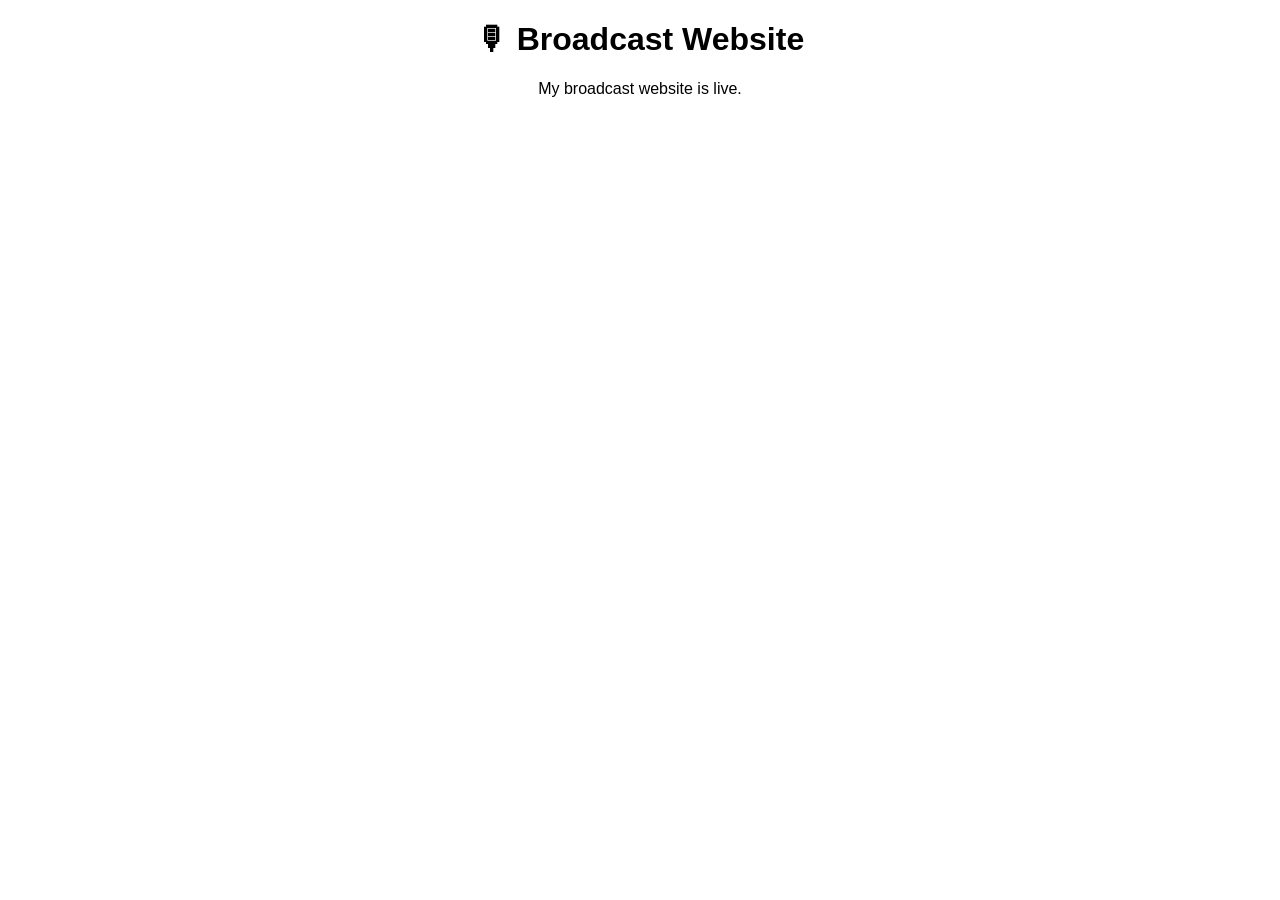
==== index.html @ 9543d533 "Add files via upload" ====
<!DOCTYPE html>
<html>
<head>
<title>Broadcast</title>
</head>

<body style="text-align:center;font-family:sans-serif">

<h1>🎙 Broadcast Website</h1>
<p>My broadcast website is live.</p>

</body>
</html>
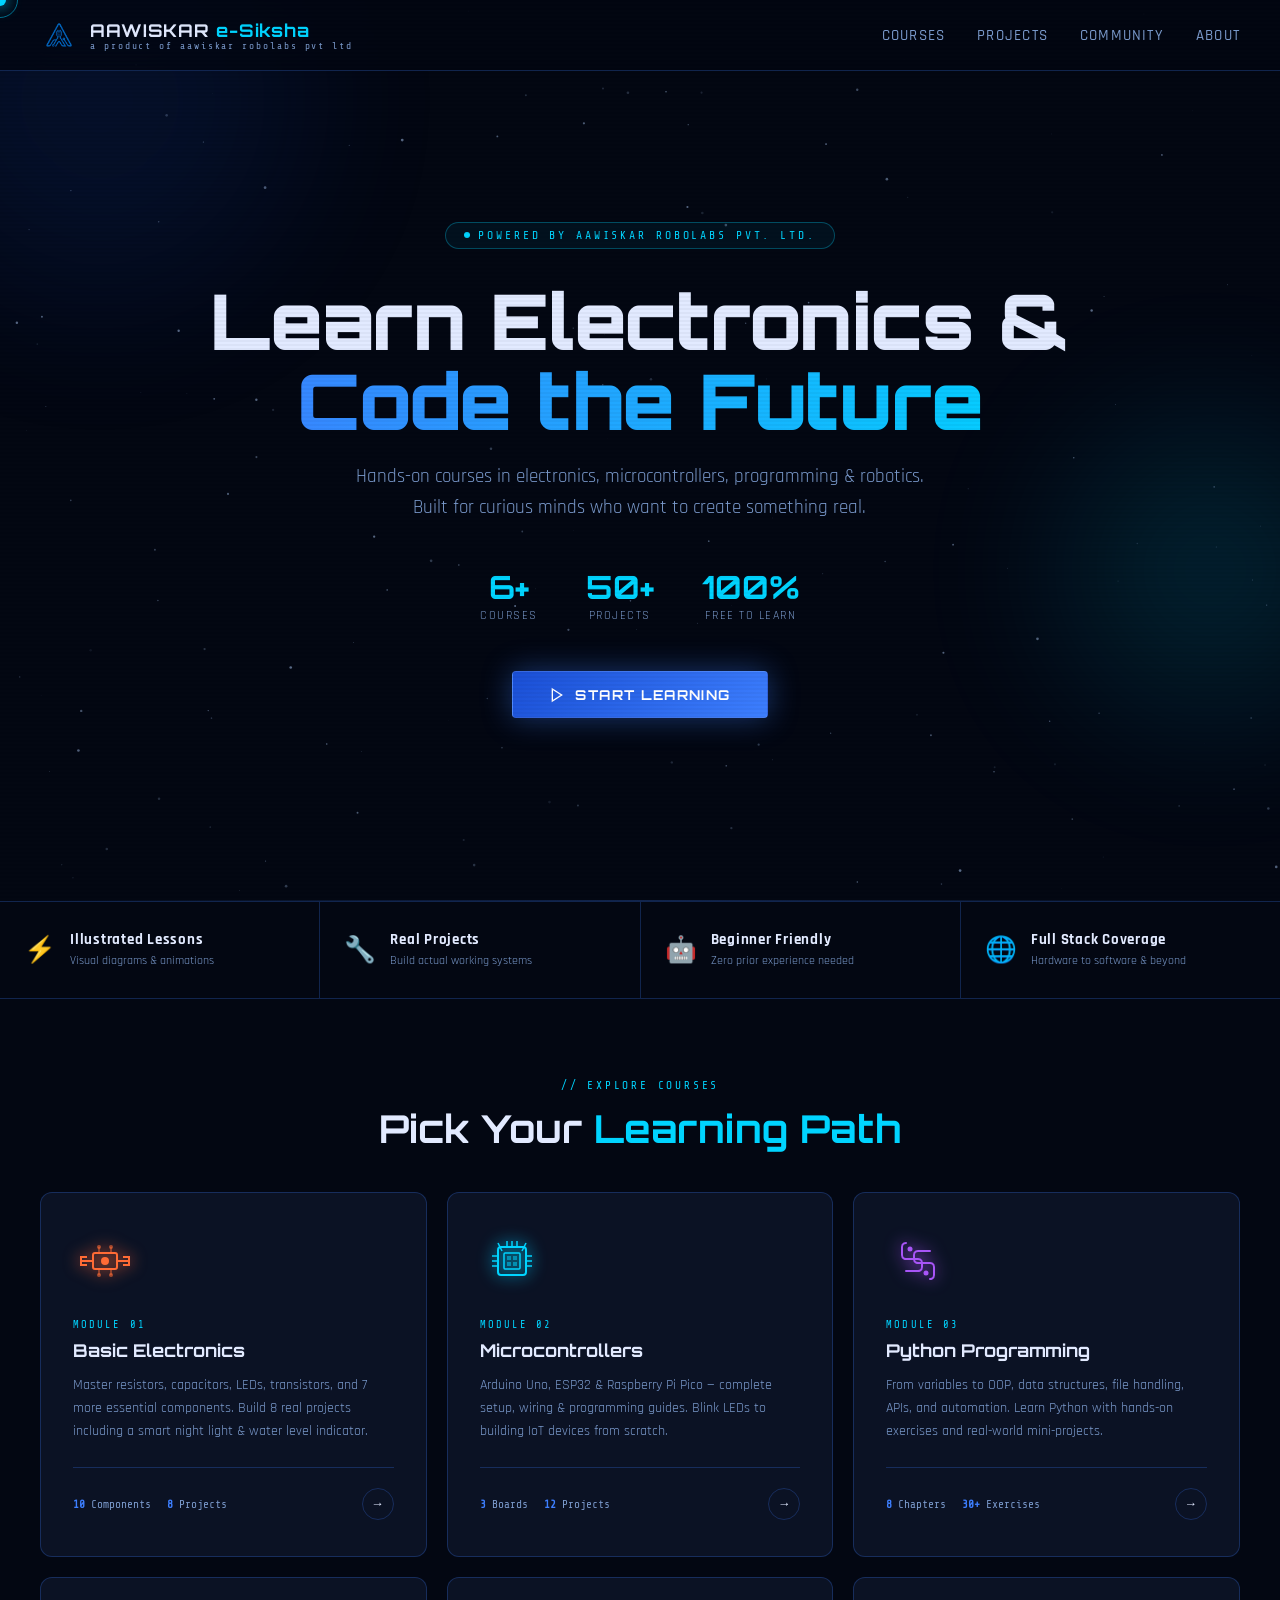
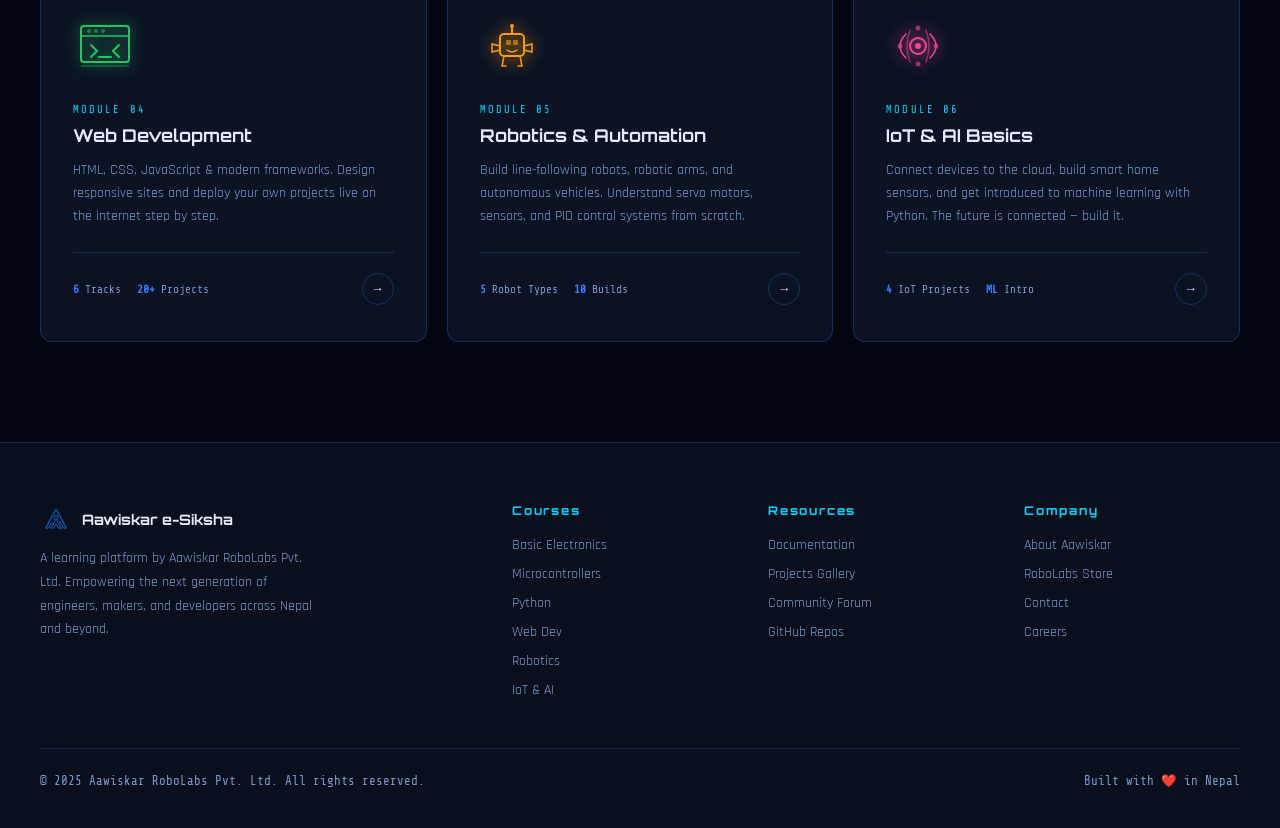
==== commit 769f7bee: "Add files via upload" ====
--- a/index.html
+++ b/index.html
@@ -1,13 +1,701 @@
-<!DOCTYPE html>
-<html>
-<head>
-<title>Broadcast</title>
-</head>
-
-<body style="text-align:center;font-family:sans-serif">
-
-<h1>🎙 Broadcast Website</h1>
-<p>My broadcast website is live.</p>
-
-</body>
-</html>+<!DOCTYPE html>
+<html lang="en">
+<head>
+<meta charset="UTF-8">
+<meta name="viewport" content="width=device-width, initial-scale=1.0">
+<title>Aawiskar e-Siksha | Learn. Build. Innovate.</title>
+<link rel="icon" href="favicon.png" type="image/png">
+<link href="https://fonts.googleapis.com/css2?family=Orbitron:wght@400;700;900&family=Rajdhani:wght@300;400;500;600;700&family=Share+Tech+Mono&display=swap" rel="stylesheet">
+<style>
+  :root {
+    --blue: #1a4fd6;
+    --blue-light: #3d7fff;
+    --blue-glow: #4d9fff;
+    --cyan: #00d4ff;
+    --dark: #030712;
+    --dark2: #0a0f1e;
+    --dark3: #0d1529;
+    --card-bg: rgba(13,21,41,0.85);
+    --border: rgba(61,127,255,0.25);
+    --text: #e2eaff;
+    --text-dim: #7a9acc;
+  }
+
+  * { margin: 0; padding: 0; box-sizing: border-box; }
+
+  body {
+    background: var(--dark);
+    color: var(--text);
+    font-family: 'Rajdhani', sans-serif;
+    overflow-x: hidden;
+    cursor: none;
+  }
+
+  /* Custom cursor */
+  .cursor {
+    width: 12px; height: 12px;
+    background: var(--cyan);
+    border-radius: 50%;
+    position: fixed; pointer-events: none; z-index: 9999;
+    transform: translate(-50%,-50%);
+    transition: transform 0.1s, opacity 0.2s;
+    box-shadow: 0 0 15px var(--cyan);
+  }
+  .cursor-ring {
+    width: 36px; height: 36px;
+    border: 1.5px solid rgba(0,212,255,0.5);
+    border-radius: 50%;
+    position: fixed; pointer-events: none; z-index: 9998;
+    transform: translate(-50%,-50%);
+    transition: transform 0.15s ease-out, width 0.2s, height 0.2s;
+  }
+
+  /* Starfield */
+  #stars-canvas {
+    position: fixed; top: 0; left: 0; width: 100%; height: 100%;
+    z-index: 0; pointer-events: none;
+  }
+
+  /* Scanline overlay */
+  body::before {
+    content: '';
+    position: fixed; top: 0; left: 0; width: 100%; height: 100%;
+    background: repeating-linear-gradient(0deg, transparent, transparent 2px, rgba(0,0,0,0.03) 2px, rgba(0,0,0,0.03) 4px);
+    pointer-events: none; z-index: 1000;
+  }
+
+  /* NAV */
+  nav {
+    position: fixed; top: 0; width: 100%; z-index: 500;
+    padding: 16px 40px;
+    display: flex; align-items: center; justify-content: space-between;
+    background: rgba(3,7,18,0.8);
+    backdrop-filter: blur(20px);
+    border-bottom: 1px solid var(--border);
+  }
+  .nav-logo { display: flex; align-items: center; gap: 12px; text-decoration: none; }
+  .nav-logo img { width: 38px; height: 38px; }
+  .nav-logo-text { font-family: 'Orbitron', monospace; font-size: 1.1rem; font-weight: 700; color: var(--text); letter-spacing: 0.05em; }
+  .nav-logo-text span { color: var(--cyan); }
+  .nav-sub { font-family: 'Share Tech Mono', monospace; font-size: 0.6rem; color: var(--text-dim); letter-spacing: 0.2em; display: block; margin-top: -2px; }
+  .nav-links { display: flex; gap: 32px; list-style: none; }
+  .nav-links a { color: var(--text-dim); text-decoration: none; font-size: 0.95rem; font-weight: 500; letter-spacing: 0.08em; text-transform: uppercase; transition: color 0.2s; }
+  .nav-links a:hover { color: var(--cyan); }
+
+  /* HERO */
+  .hero {
+    min-height: 100vh;
+    display: flex; align-items: center; justify-content: center;
+    position: relative; z-index: 1;
+    padding: 120px 40px 80px;
+    text-align: center;
+  }
+  .hero-content { max-width: 900px; }
+
+  .hero-badge {
+    display: inline-flex; align-items: center; gap: 8px;
+    font-family: 'Share Tech Mono', monospace;
+    font-size: 0.72rem;
+    color: var(--cyan);
+    letter-spacing: 0.25em;
+    text-transform: uppercase;
+    padding: 6px 18px;
+    border: 1px solid rgba(0,212,255,0.3);
+    border-radius: 100px;
+    margin-bottom: 32px;
+    background: rgba(0,212,255,0.05);
+    animation: fadeUp 0.8s ease both;
+  }
+  .badge-dot { width: 6px; height: 6px; background: var(--cyan); border-radius: 50%; animation: pulse 1.5s infinite; }
+
+  .hero h1 {
+    font-family: 'Orbitron', monospace;
+    font-size: clamp(2.4rem, 6vw, 5rem);
+    font-weight: 900;
+    line-height: 1.05;
+    letter-spacing: -0.01em;
+    animation: fadeUp 0.8s 0.1s ease both;
+  }
+  .hero h1 .line1 { display: block; color: var(--text); }
+  .hero h1 .line2 { display: block; background: linear-gradient(90deg, var(--blue-light), var(--cyan)); -webkit-background-clip: text; -webkit-text-fill-color: transparent; }
+
+  .hero-sub {
+    font-size: 1.2rem;
+    color: var(--text-dim);
+    margin-top: 20px;
+    line-height: 1.6;
+    font-weight: 400;
+    animation: fadeUp 0.8s 0.2s ease both;
+  }
+
+  .hero-stats {
+    display: flex; justify-content: center; gap: 48px;
+    margin-top: 48px;
+    animation: fadeUp 0.8s 0.3s ease both;
+  }
+  .stat { text-align: center; }
+  .stat-num { font-family: 'Orbitron', monospace; font-size: 2rem; font-weight: 700; color: var(--cyan); line-height: 1; }
+  .stat-label { font-size: 0.78rem; color: var(--text-dim); letter-spacing: 0.12em; text-transform: uppercase; margin-top: 4px; }
+
+  .hero-cta {
+    margin-top: 48px;
+    animation: fadeUp 0.8s 0.4s ease both;
+  }
+  .btn-primary {
+    display: inline-flex; align-items: center; gap: 10px;
+    background: linear-gradient(135deg, var(--blue), var(--blue-light));
+    color: #fff; text-decoration: none;
+    padding: 14px 36px; border-radius: 4px;
+    font-family: 'Orbitron', monospace; font-size: 0.85rem; font-weight: 700;
+    letter-spacing: 0.1em; text-transform: uppercase;
+    box-shadow: 0 0 30px rgba(61,127,255,0.4);
+    transition: all 0.3s;
+    border: 1px solid rgba(255,255,255,0.1);
+    cursor: none;
+  }
+  .btn-primary:hover { transform: translateY(-2px); box-shadow: 0 0 50px rgba(61,127,255,0.6); }
+
+  /* Grid divider */
+  .grid-line {
+    width: 100%; height: 1px;
+    background: linear-gradient(90deg, transparent, var(--border), transparent);
+    position: relative; z-index: 1;
+  }
+
+  /* SECTION */
+  section { position: relative; z-index: 1; }
+
+  .section-header {
+    text-align: center; padding: 80px 40px 40px;
+  }
+  .section-tag {
+    font-family: 'Share Tech Mono', monospace;
+    font-size: 0.7rem; color: var(--cyan);
+    letter-spacing: 0.25em; text-transform: uppercase;
+    margin-bottom: 12px;
+  }
+  .section-title {
+    font-family: 'Orbitron', monospace;
+    font-size: clamp(1.6rem, 3vw, 2.5rem);
+    font-weight: 700;
+    color: var(--text);
+  }
+  .section-title span { color: var(--cyan); }
+
+  /* COURSE TILES */
+  .courses-grid {
+    display: grid;
+    grid-template-columns: repeat(3, 1fr);
+    gap: 20px;
+    padding: 0 40px 100px;
+    max-width: 1300px;
+    margin: 0 auto;
+  }
+
+  .course-tile {
+    background: var(--card-bg);
+    border: 1px solid var(--border);
+    border-radius: 12px;
+    padding: 36px 32px;
+    text-decoration: none;
+    color: var(--text);
+    position: relative;
+    overflow: hidden;
+    transition: all 0.4s;
+    display: block;
+    cursor: none;
+  }
+  .course-tile::before {
+    content: '';
+    position: absolute; inset: 0;
+    background: linear-gradient(135deg, rgba(61,127,255,0.06), transparent);
+    opacity: 0; transition: opacity 0.4s;
+  }
+  .course-tile:hover { border-color: rgba(61,127,255,0.6); transform: translateY(-4px); box-shadow: 0 20px 60px rgba(26,79,214,0.2); }
+  .course-tile:hover::before { opacity: 1; }
+
+  .tile-icon {
+    width: 64px; height: 64px;
+    margin-bottom: 20px;
+  }
+  .tile-tag {
+    font-family: 'Share Tech Mono', monospace;
+    font-size: 0.65rem; color: var(--cyan);
+    letter-spacing: 0.2em; text-transform: uppercase;
+    margin-bottom: 8px;
+  }
+  .tile-title {
+    font-family: 'Orbitron', monospace;
+    font-size: 1.1rem; font-weight: 700;
+    color: var(--text); margin-bottom: 12px;
+    line-height: 1.3;
+  }
+  .tile-desc {
+    font-size: 0.9rem; color: var(--text-dim);
+    line-height: 1.6; font-weight: 400;
+  }
+  .tile-meta {
+    display: flex; align-items: center; gap: 16px;
+    margin-top: 24px; padding-top: 20px;
+    border-top: 1px solid var(--border);
+  }
+  .tile-stat {
+    font-family: 'Share Tech Mono', monospace;
+    font-size: 0.7rem; color: var(--text-dim);
+  }
+  .tile-stat b { color: var(--blue-light); }
+  .tile-arrow {
+    margin-left: auto; width: 32px; height: 32px;
+    border: 1px solid var(--border);
+    border-radius: 50%;
+    display: flex; align-items: center; justify-content: center;
+    transition: all 0.3s; font-size: 0.8rem;
+  }
+  .course-tile:hover .tile-arrow { background: var(--blue); border-color: var(--blue); }
+
+  /* Tile color accents */
+  .tile-1 .tile-icon { filter: drop-shadow(0 0 8px #ff6b35); }
+  .tile-2 .tile-icon { filter: drop-shadow(0 0 8px var(--cyan)); }
+  .tile-3 .tile-icon { filter: drop-shadow(0 0 8px #a855f7); }
+  .tile-4 .tile-icon { filter: drop-shadow(0 0 8px #22c55e); }
+  .tile-5 .tile-icon { filter: drop-shadow(0 0 8px #f59e0b); }
+  .tile-6 .tile-icon { filter: drop-shadow(0 0 8px #ec4899); }
+
+  .tile-1 { --accent: #ff6b35; }
+  .tile-2 { --accent: var(--cyan); }
+  .tile-3 { --accent: #a855f7; }
+  .tile-4 { --accent: #22c55e; }
+  .tile-5 { --accent: #f59e0b; }
+  .tile-6 { --accent: #ec4899; }
+
+  .course-tile:hover .tile-tag { color: var(--accent); }
+
+  /* FEATURE BAR */
+  .feature-bar {
+    display: flex; justify-content: center; gap: 0;
+    border-top: 1px solid var(--border);
+    border-bottom: 1px solid var(--border);
+    margin: 0 0 0;
+    overflow: hidden;
+  }
+  .feature-item {
+    flex: 1; padding: 28px 24px;
+    display: flex; align-items: center; gap: 14px;
+    border-right: 1px solid var(--border);
+  }
+  .feature-item:last-child { border-right: none; }
+  .feature-icon { font-size: 1.6rem; }
+  .feature-text strong {
+    display: block; font-family: 'Rajdhani', sans-serif;
+    font-size: 0.95rem; font-weight: 700; color: var(--text);
+    letter-spacing: 0.05em;
+  }
+  .feature-text span { font-size: 0.78rem; color: var(--text-dim); }
+
+  /* FOOTER */
+  footer {
+    position: relative; z-index: 1;
+    background: var(--dark2);
+    border-top: 1px solid var(--border);
+    padding: 60px 40px 40px;
+  }
+  .footer-inner {
+    max-width: 1300px; margin: 0 auto;
+    display: grid; grid-template-columns: 2fr 1fr 1fr 1fr; gap: 40px;
+  }
+  .footer-brand p {
+    color: var(--text-dim); font-size: 0.875rem;
+    line-height: 1.7; margin-top: 12px; max-width: 280px;
+  }
+  .footer-logo { display: flex; align-items: center; gap: 10px; }
+  .footer-logo img { width: 32px; }
+  .footer-logo-name { font-family: 'Orbitron', monospace; font-size: 0.9rem; font-weight: 700; color: var(--text); }
+  .footer-col h4 { font-family: 'Orbitron', monospace; font-size: 0.75rem; color: var(--cyan); letter-spacing: 0.15em; margin-bottom: 16px; }
+  .footer-col ul { list-style: none; }
+  .footer-col li { margin-bottom: 8px; }
+  .footer-col a { color: var(--text-dim); text-decoration: none; font-size: 0.875rem; transition: color 0.2s; }
+  .footer-col a:hover { color: var(--text); }
+  .footer-bottom {
+    max-width: 1300px; margin: 40px auto 0;
+    padding-top: 24px; border-top: 1px solid var(--border);
+    display: flex; justify-content: space-between; align-items: center;
+  }
+  .footer-bottom p { font-size: 0.78rem; color: var(--text-dim); font-family: 'Share Tech Mono', monospace; }
+
+  /* Glowing orbs */
+  .orb {
+    position: fixed; border-radius: 50%;
+    pointer-events: none; z-index: 0;
+    filter: blur(80px);
+    opacity: 0.12;
+  }
+  .orb-1 { width: 400px; height: 400px; background: var(--blue); top: -100px; left: -100px; }
+  .orb-2 { width: 300px; height: 300px; background: var(--cyan); bottom: 20%; right: -80px; }
+
+  /* Animations */
+  @keyframes fadeUp {
+    from { opacity: 0; transform: translateY(20px); }
+    to { opacity: 1; transform: translateY(0); }
+  }
+  @keyframes pulse {
+    0%, 100% { opacity: 1; transform: scale(1); }
+    50% { opacity: 0.5; transform: scale(0.8); }
+  }
+
+  /* Scroll reveal */
+  .reveal { opacity: 0; transform: translateY(30px); transition: opacity 0.7s ease, transform 0.7s ease; }
+  .reveal.visible { opacity: 1; transform: none; }
+
+  @media (max-width: 900px) {
+    .courses-grid { grid-template-columns: 1fr 1fr; padding: 0 20px 80px; }
+    .footer-inner { grid-template-columns: 1fr 1fr; }
+    nav { padding: 14px 20px; }
+    .nav-links { display: none; }
+    .hero-stats { gap: 24px; }
+  }
+  @media (max-width: 600px) {
+    .courses-grid { grid-template-columns: 1fr; }
+    .footer-inner { grid-template-columns: 1fr; }
+    .feature-bar { flex-direction: column; }
+    .feature-item { border-right: none; border-bottom: 1px solid var(--border); }
+  }
+</style>
+</head>
+<body>
+
+<div class="cursor" id="cursor"></div>
+<div class="cursor-ring" id="cursorRing"></div>
+<div class="orb orb-1"></div>
+<div class="orb orb-2"></div>
+
+<canvas id="stars-canvas"></canvas>
+
+<nav>
+  <a class="nav-logo" href="index.html">
+    <img src="favicon.png" alt="Logo">
+    <div>
+      <span class="nav-logo-text">AAWISKAR <span>e-Siksha</span></span>
+      <span class="nav-sub">a product of aawiskar robolabs pvt ltd</span>
+    </div>
+  </a>
+  <ul class="nav-links">
+    <li><a href="#courses">Courses</a></li>
+    <li><a href="#">Projects</a></li>
+    <li><a href="#">Community</a></li>
+    <li><a href="#">About</a></li>
+  </ul>
+</nav>
+
+<section class="hero">
+  <div class="hero-content">
+    <div class="hero-badge">
+      <span class="badge-dot"></span>
+      Powered by Aawiskar RoboLabs Pvt. Ltd.
+    </div>
+    <h1>
+      <span class="line1">Learn Electronics &</span>
+      <span class="line2">Code the Future</span>
+    </h1>
+    <p class="hero-sub">Hands-on courses in electronics, microcontrollers, programming &amp; robotics.<br>Built for curious minds who want to create something real.</p>
+    <div class="hero-stats">
+      <div class="stat">
+        <div class="stat-num">6+</div>
+        <div class="stat-label">Courses</div>
+      </div>
+      <div class="stat">
+        <div class="stat-num">50+</div>
+        <div class="stat-label">Projects</div>
+      </div>
+      <div class="stat">
+        <div class="stat-num">100%</div>
+        <div class="stat-label">Free to Learn</div>
+      </div>
+    </div>
+    <div class="hero-cta">
+      <a href="#courses" class="btn-primary">
+        <svg width="16" height="16" fill="none" stroke="currentColor" stroke-width="2" viewBox="0 0 24 24"><path d="M5 3l14 9-14 9V3z"/></svg>
+        Start Learning
+      </a>
+    </div>
+  </div>
+</section>
+
+<div class="grid-line"></div>
+
+<div class="feature-bar">
+  <div class="feature-item">
+    <div class="feature-icon">⚡</div>
+    <div class="feature-text">
+      <strong>Illustrated Lessons</strong>
+      <span>Visual diagrams & animations</span>
+    </div>
+  </div>
+  <div class="feature-item">
+    <div class="feature-icon">🔧</div>
+    <div class="feature-text">
+      <strong>Real Projects</strong>
+      <span>Build actual working systems</span>
+    </div>
+  </div>
+  <div class="feature-item">
+    <div class="feature-icon">🤖</div>
+    <div class="feature-text">
+      <strong>Beginner Friendly</strong>
+      <span>Zero prior experience needed</span>
+    </div>
+  </div>
+  <div class="feature-item">
+    <div class="feature-icon">🌐</div>
+    <div class="feature-text">
+      <strong>Full Stack Coverage</strong>
+      <span>Hardware to software & beyond</span>
+    </div>
+  </div>
+</div>
+
+<section id="courses">
+  <div class="section-header">
+    <div class="section-tag">// Explore Courses</div>
+    <h2 class="section-title">Pick Your <span>Learning Path</span></h2>
+  </div>
+
+  <div class="courses-grid">
+
+    <a href="basic-electronics.html" class="course-tile tile-1 reveal">
+      <svg class="tile-icon" viewBox="0 0 64 64" fill="none" xmlns="http://www.w3.org/2000/svg">
+        <rect x="20" y="24" width="24" height="16" rx="2" stroke="#ff6b35" stroke-width="2"/>
+        <line x1="8" y1="32" x2="20" y2="32" stroke="#ff6b35" stroke-width="2"/>
+        <line x1="44" y1="32" x2="56" y2="32" stroke="#ff6b35" stroke-width="2"/>
+        <circle cx="32" cy="32" r="4" fill="#ff6b35"/>
+        <path d="M14 28 L8 28 L8 36 L14 36" stroke="#ff6b35" stroke-width="2" fill="none"/>
+        <path d="M50 28 L56 28 L56 36 L50 36" stroke="#ff6b35" stroke-width="2" fill="none"/>
+        <circle cx="26" cy="18" r="2" fill="#ff6b35" opacity="0.6"/>
+        <circle cx="38" cy="18" r="2" fill="#ff6b35" opacity="0.6"/>
+        <line x1="26" y1="18" x2="26" y2="24" stroke="#ff6b35" stroke-width="1.5" opacity="0.6"/>
+        <line x1="38" y1="18" x2="38" y2="24" stroke="#ff6b35" stroke-width="1.5" opacity="0.6"/>
+        <circle cx="26" cy="46" r="2" fill="#ff6b35" opacity="0.6"/>
+        <circle cx="38" cy="46" r="2" fill="#ff6b35" opacity="0.6"/>
+        <line x1="26" y1="40" x2="26" y2="46" stroke="#ff6b35" stroke-width="1.5" opacity="0.6"/>
+        <line x1="38" y1="40" x2="38" y2="46" stroke="#ff6b35" stroke-width="1.5" opacity="0.6"/>
+      </svg>
+      <div class="tile-tag">Module 01</div>
+      <div class="tile-title">Basic Electronics</div>
+      <div class="tile-desc">Master resistors, capacitors, LEDs, transistors, and 7 more essential components. Build 8 real projects including a smart night light & water level indicator.</div>
+      <div class="tile-meta">
+        <div class="tile-stat"><b>10</b> Components</div>
+        <div class="tile-stat"><b>8</b> Projects</div>
+        <div class="tile-arrow">→</div>
+      </div>
+    </a>
+
+    <a href="microcontrollers.html" class="course-tile tile-2 reveal">
+      <svg class="tile-icon" viewBox="0 0 64 64" fill="none" xmlns="http://www.w3.org/2000/svg">
+        <rect x="18" y="18" width="28" height="28" rx="3" stroke="#00d4ff" stroke-width="2"/>
+        <rect x="24" y="24" width="16" height="16" rx="1" stroke="#00d4ff" stroke-width="1.5"/>
+        <rect x="27" y="27" width="4" height="4" fill="#00d4ff" opacity="0.5"/>
+        <rect x="33" y="27" width="4" height="4" fill="#00d4ff" opacity="0.5"/>
+        <rect x="27" y="33" width="4" height="4" fill="#00d4ff" opacity="0.5"/>
+        <rect x="33" y="33" width="4" height="4" fill="#00d4ff" opacity="0.5"/>
+        <line x1="22" y1="22" x2="18" y2="14" stroke="#00d4ff" stroke-width="1.5"/>
+        <line x1="27" y1="18" x2="27" y2="12" stroke="#00d4ff" stroke-width="1.5"/>
+        <line x1="32" y1="18" x2="32" y2="12" stroke="#00d4ff" stroke-width="1.5"/>
+        <line x1="37" y1="18" x2="37" y2="12" stroke="#00d4ff" stroke-width="1.5"/>
+        <line x1="42" y1="22" x2="46" y2="14" stroke="#00d4ff" stroke-width="1.5"/>
+        <line x1="46" y1="27" x2="52" y2="27" stroke="#00d4ff" stroke-width="1.5"/>
+        <line x1="46" y1="32" x2="52" y2="32" stroke="#00d4ff" stroke-width="1.5"/>
+        <line x1="46" y1="37" x2="52" y2="37" stroke="#00d4ff" stroke-width="1.5"/>
+        <line x1="18" y1="27" x2="12" y2="27" stroke="#00d4ff" stroke-width="1.5"/>
+        <line x1="18" y1="32" x2="12" y2="32" stroke="#00d4ff" stroke-width="1.5"/>
+        <line x1="18" y1="37" x2="12" y2="37" stroke="#00d4ff" stroke-width="1.5"/>
+      </svg>
+      <div class="tile-tag">Module 02</div>
+      <div class="tile-title">Microcontrollers</div>
+      <div class="tile-desc">Arduino Uno, ESP32 & Raspberry Pi Pico — complete setup, wiring & programming guides. Blink LEDs to building IoT devices from scratch.</div>
+      <div class="tile-meta">
+        <div class="tile-stat"><b>3</b> Boards</div>
+        <div class="tile-stat"><b>12</b> Projects</div>
+        <div class="tile-arrow">→</div>
+      </div>
+    </a>
+
+    <a href="python-programming.html" class="course-tile tile-3 reveal">
+      <svg class="tile-icon" viewBox="0 0 64 64" fill="none" xmlns="http://www.w3.org/2000/svg">
+        <path d="M20 14 C20 14 16 14 16 18 L16 26 C16 30 20 30 20 30 L32 30 C32 30 36 30 36 34 L36 38 C36 42 32 42 32 42 L20 42" stroke="#a855f7" stroke-width="2" fill="none" stroke-linecap="round"/>
+        <path d="M44 50 C44 50 48 50 48 46 L48 38 C48 34 44 34 44 34 L32 34 C32 34 28 34 28 30 L28 26 C28 22 32 22 32 22 L44 22" stroke="#a855f7" stroke-width="2" fill="none" stroke-linecap="round"/>
+        <circle cx="24" cy="20" r="2.5" fill="#a855f7"/>
+        <circle cx="40" cy="44" r="2.5" fill="#a855f7"/>
+      </svg>
+      <div class="tile-tag">Module 03</div>
+      <div class="tile-title">Python Programming</div>
+      <div class="tile-desc">From variables to OOP, data structures, file handling, APIs, and automation. Learn Python with hands-on exercises and real-world mini-projects.</div>
+      <div class="tile-meta">
+        <div class="tile-stat"><b>8</b> Chapters</div>
+        <div class="tile-stat"><b>30+</b> Exercises</div>
+        <div class="tile-arrow">→</div>
+      </div>
+    </a>
+
+    <a href="web-development.html" class="course-tile tile-4 reveal">
+      <svg class="tile-icon" viewBox="0 0 64 64" fill="none" xmlns="http://www.w3.org/2000/svg">
+        <rect x="8" y="12" width="48" height="36" rx="3" stroke="#22c55e" stroke-width="2"/>
+        <line x1="8" y1="22" x2="56" y2="22" stroke="#22c55e" stroke-width="1.5"/>
+        <circle cx="16" cy="17" r="2" fill="#22c55e" opacity="0.5"/>
+        <circle cx="23" cy="17" r="2" fill="#22c55e" opacity="0.5"/>
+        <circle cx="30" cy="17" r="2" fill="#22c55e" opacity="0.5"/>
+        <path d="M18 31 L24 37 L18 43" stroke="#22c55e" stroke-width="2" stroke-linecap="round" fill="none"/>
+        <line x1="26" y1="43" x2="38" y2="43" stroke="#22c55e" stroke-width="2" stroke-linecap="round"/>
+        <path d="M46 31 L40 37 L46 43" stroke="#22c55e" stroke-width="2" stroke-linecap="round" fill="none"/>
+        <line x1="8" y1="52" x2="56" y2="52" stroke="#22c55e" stroke-width="1.5" opacity="0.4"/>
+      </svg>
+      <div class="tile-tag">Module 04</div>
+      <div class="tile-title">Web Development</div>
+      <div class="tile-desc">HTML, CSS, JavaScript & modern frameworks. Design responsive sites and deploy your own projects live on the internet step by step.</div>
+      <div class="tile-meta">
+        <div class="tile-stat"><b>6</b> Tracks</div>
+        <div class="tile-stat"><b>20+</b> Projects</div>
+        <div class="tile-arrow">→</div>
+      </div>
+    </a>
+
+    <a href="robotics.html" class="course-tile tile-5 reveal">
+      <svg class="tile-icon" viewBox="0 0 64 64" fill="none" xmlns="http://www.w3.org/2000/svg">
+        <rect x="20" y="20" width="24" height="22" rx="4" stroke="#f59e0b" stroke-width="2"/>
+        <rect x="26" y="26" width="5" height="5" rx="1" fill="#f59e0b" opacity="0.6"/>
+        <rect x="33" y="26" width="5" height="5" rx="1" fill="#f59e0b" opacity="0.6"/>
+        <path d="M27 36 Q32 40 37 36" stroke="#f59e0b" stroke-width="1.5" fill="none" stroke-linecap="round"/>
+        <line x1="32" y1="14" x2="32" y2="20" stroke="#f59e0b" stroke-width="2"/>
+        <circle cx="32" cy="12" r="2" fill="#f59e0b"/>
+        <path d="M20 32 L12 30 L12 38 L20 36" stroke="#f59e0b" stroke-width="1.5" fill="none"/>
+        <path d="M44 32 L52 30 L52 38 L44 36" stroke="#f59e0b" stroke-width="1.5" fill="none"/>
+        <path d="M24 42 L22 52 L26 52" stroke="#f59e0b" stroke-width="1.5" stroke-linecap="round" fill="none"/>
+        <path d="M40 42 L42 52 L38 52" stroke="#f59e0b" stroke-width="1.5" stroke-linecap="round" fill="none"/>
+      </svg>
+      <div class="tile-tag">Module 05</div>
+      <div class="tile-title">Robotics & Automation</div>
+      <div class="tile-desc">Build line-following robots, robotic arms, and autonomous vehicles. Understand servo motors, sensors, and PID control systems from scratch.</div>
+      <div class="tile-meta">
+        <div class="tile-stat"><b>5</b> Robot Types</div>
+        <div class="tile-stat"><b>10</b> Builds</div>
+        <div class="tile-arrow">→</div>
+      </div>
+    </a>
+
+    <a href="iot-ai.html" class="course-tile tile-6 reveal">
+      <svg class="tile-icon" viewBox="0 0 64 64" fill="none" xmlns="http://www.w3.org/2000/svg">
+        <circle cx="32" cy="32" r="8" stroke="#ec4899" stroke-width="2"/>
+        <circle cx="32" cy="32" r="3" fill="#ec4899"/>
+        <path d="M20 20 Q8 32 20 44" stroke="#ec4899" stroke-width="1.5" fill="none" stroke-linecap="round"/>
+        <path d="M44 20 Q56 32 44 44" stroke="#ec4899" stroke-width="1.5" fill="none" stroke-linecap="round"/>
+        <path d="M24 16 Q18 32 24 48" stroke="#ec4899" stroke-width="1.5" fill="none" stroke-linecap="round" opacity="0.5"/>
+        <path d="M40 16 Q46 32 40 48" stroke="#ec4899" stroke-width="1.5" fill="none" stroke-linecap="round" opacity="0.5"/>
+        <circle cx="14" cy="32" r="2.5" fill="#ec4899" opacity="0.6"/>
+        <circle cx="50" cy="32" r="2.5" fill="#ec4899" opacity="0.6"/>
+        <circle cx="32" cy="14" r="2.5" fill="#ec4899" opacity="0.6"/>
+        <circle cx="32" cy="50" r="2.5" fill="#ec4899" opacity="0.6"/>
+      </svg>
+      <div class="tile-tag">Module 06</div>
+      <div class="tile-title">IoT & AI Basics</div>
+      <div class="tile-desc">Connect devices to the cloud, build smart home sensors, and get introduced to machine learning with Python. The future is connected — build it.</div>
+      <div class="tile-meta">
+        <div class="tile-stat"><b>4</b> IoT Projects</div>
+        <div class="tile-stat"><b>ML</b> Intro</div>
+        <div class="tile-arrow">→</div>
+      </div>
+    </a>
+
+  </div>
+</section>
+
+<footer>
+  <div class="footer-inner">
+    <div class="footer-brand">
+      <div class="footer-logo">
+        <img src="favicon.png" alt="Logo">
+        <span class="footer-logo-name">Aawiskar e-Siksha</span>
+      </div>
+      <p>A learning platform by Aawiskar RoboLabs Pvt. Ltd. Empowering the next generation of engineers, makers, and developers across Nepal and beyond.</p>
+    </div>
+    <div class="footer-col">
+      <h4>Courses</h4>
+      <ul>
+        <li><a href="basic-electronics.html">Basic Electronics</a></li>
+        <li><a href="microcontrollers.html">Microcontrollers</a></li>
+        <li><a href="python-programming.html">Python</a></li>
+        <li><a href="web-development.html">Web Dev</a></li>
+        <li><a href="robotics.html">Robotics</a></li>
+        <li><a href="iot-ai.html">IoT & AI</a></li>
+      </ul>
+    </div>
+    <div class="footer-col">
+      <h4>Resources</h4>
+      <ul>
+        <li><a href="#">Documentation</a></li>
+        <li><a href="#">Projects Gallery</a></li>
+        <li><a href="#">Community Forum</a></li>
+        <li><a href="#">GitHub Repos</a></li>
+      </ul>
+    </div>
+    <div class="footer-col">
+      <h4>Company</h4>
+      <ul>
+        <li><a href="#">About Aawiskar</a></li>
+        <li><a href="#">RoboLabs Store</a></li>
+        <li><a href="#">Contact</a></li>
+        <li><a href="#">Careers</a></li>
+      </ul>
+    </div>
+  </div>
+  <div class="footer-bottom">
+    <p>© 2025 Aawiskar RoboLabs Pvt. Ltd. All rights reserved.</p>
+    <p>Built with ❤️ in Nepal</p>
+  </div>
+</footer>
+
+<script>
+// Cursor
+const cursor = document.getElementById('cursor');
+const ring = document.getElementById('cursorRing');
+let mx = 0, my = 0, rx = 0, ry = 0;
+document.addEventListener('mousemove', e => { mx = e.clientX; my = e.clientY; cursor.style.left = mx+'px'; cursor.style.top = my+'px'; });
+function animateRing() {
+  rx += (mx - rx) * 0.15; ry += (my - ry) *.15;
+  ring.style.left = rx+'px'; ring.style.top = ry+'px';
+  requestAnimationFrame(animateRing);
+}
+animateRing();
+document.querySelectorAll('a, button').forEach(el => {
+  el.addEventListener('mouseenter', () => { cursor.style.transform = 'translate(-50%,-50%) scale(2)'; ring.style.opacity = '0.3'; });
+  el.addEventListener('mouseleave', () => { cursor.style.transform = 'translate(-50%,-50%) scale(1)'; ring.style.opacity = '1'; });
+});
+
+// Stars
+const canvas = document.getElementById('stars-canvas');
+const ctx = canvas.getContext('2d');
+canvas.width = window.innerWidth; canvas.height = window.innerHeight;
+const stars = Array.from({length: 160}, () => ({
+  x: Math.random() * canvas.width, y: Math.random() * canvas.height,
+  r: Math.random() * 1.2 + 0.2, o: Math.random(), sp: Math.random() * 0.003 + 0.001
+}));
+function drawStars() {
+  ctx.clearRect(0, 0, canvas.width, canvas.height);
+  stars.forEach(s => {
+    s.o += s.sp; if (s.o > 1 || s.o < 0) s.sp = -s.sp;
+    ctx.beginPath(); ctx.arc(s.x, s.y, s.r, 0, Math.PI*2);
+    ctx.fillStyle = `rgba(180,210,255,${s.o * 0.5})`;
+    ctx.fill();
+  });
+  requestAnimationFrame(drawStars);
+}
+drawStars();
+
+// Scroll reveal
+const reveals = document.querySelectorAll('.reveal');
+const io = new IntersectionObserver(entries => {
+  entries.forEach((e, i) => {
+    if (e.isIntersecting) { setTimeout(() => e.target.classList.add('visible'), i * 80); io.unobserve(e.target); }
+  });
+}, { threshold: 0.1 });
+reveals.forEach(r => io.observe(r));
+</script>
+</body>
+</html>
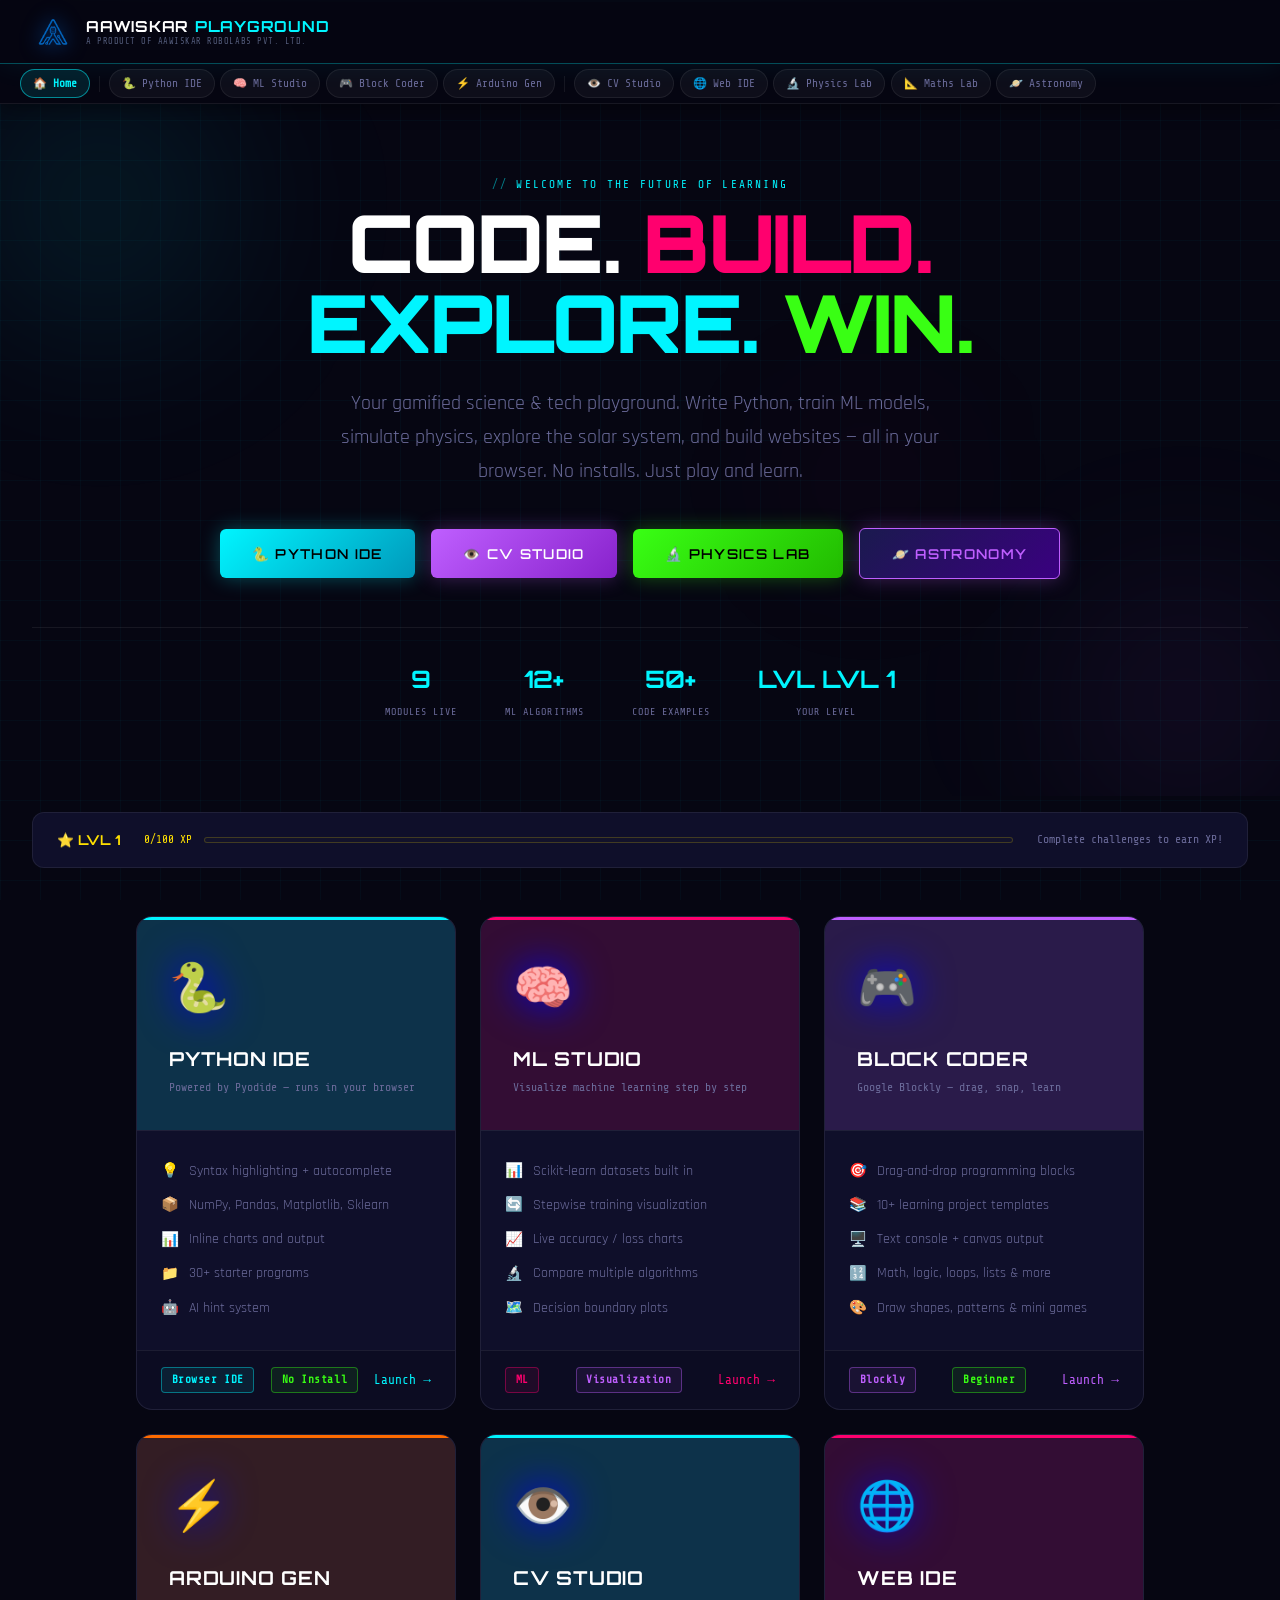
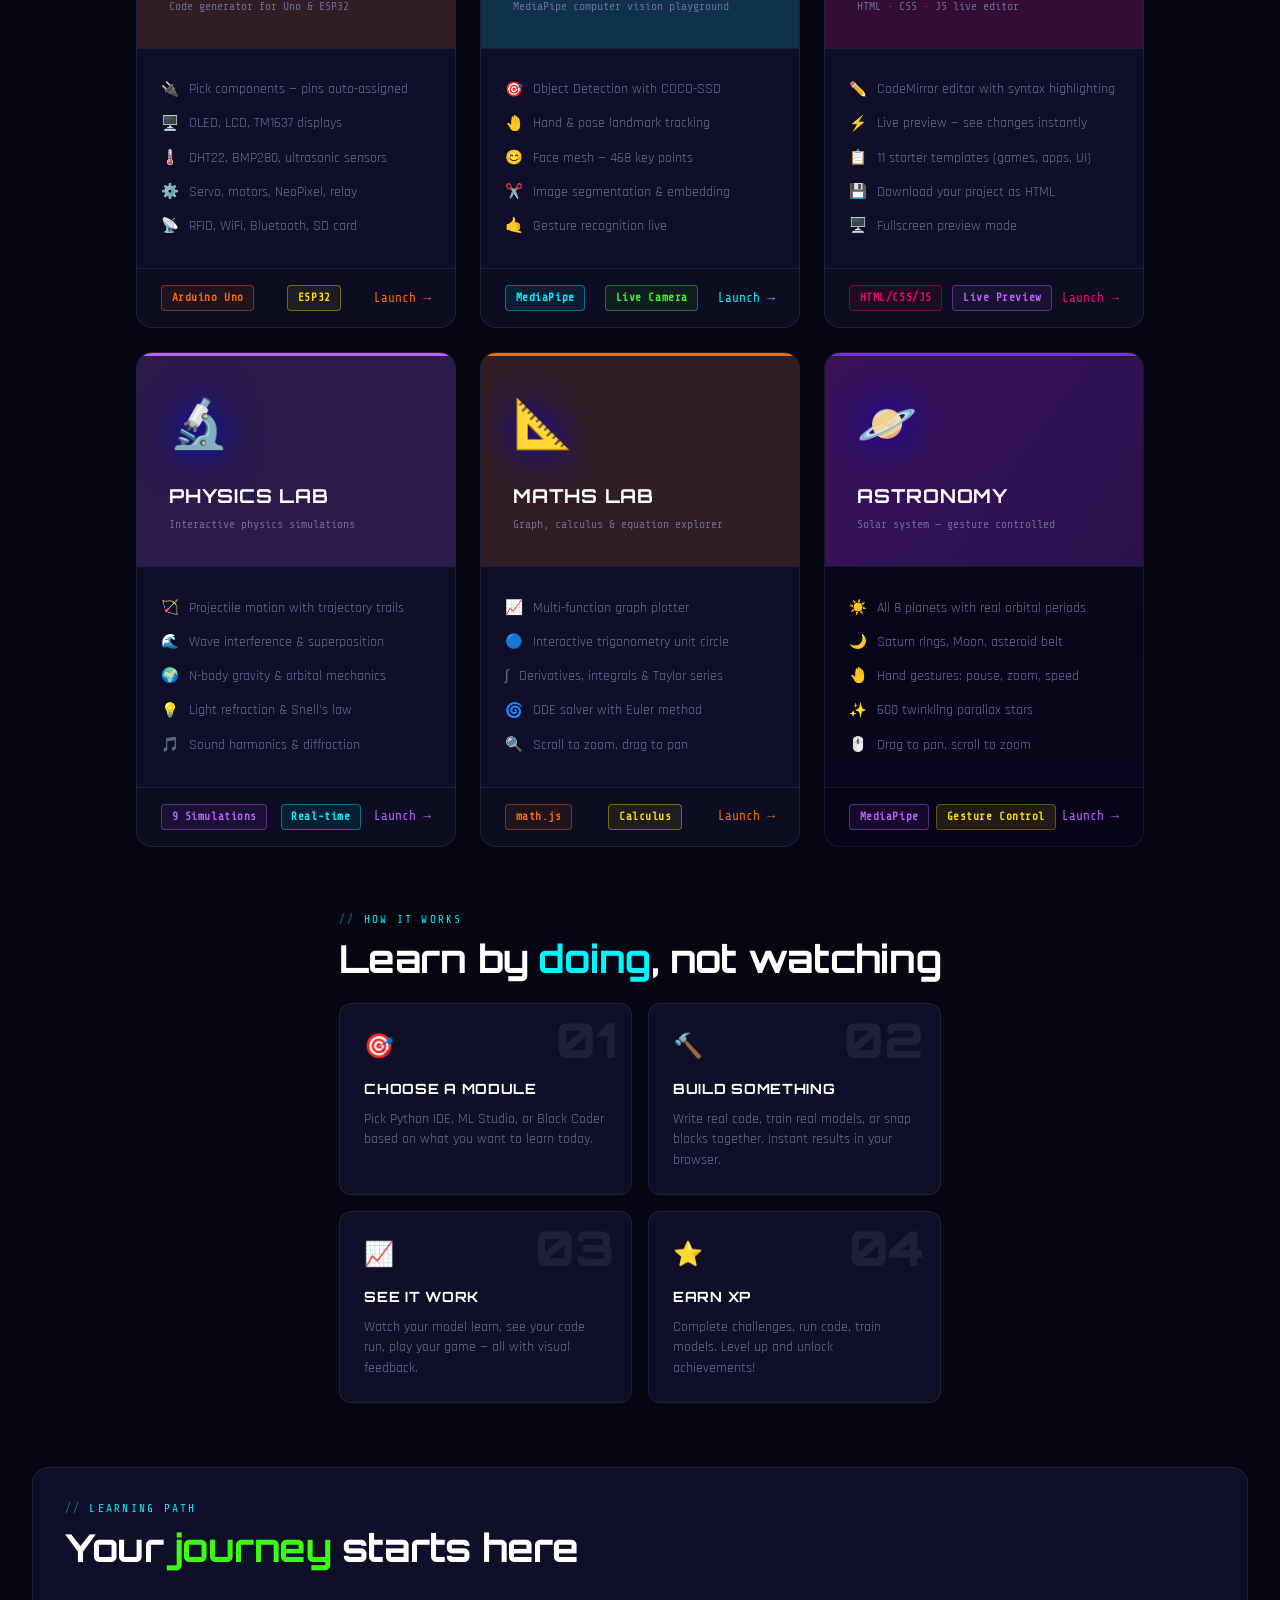
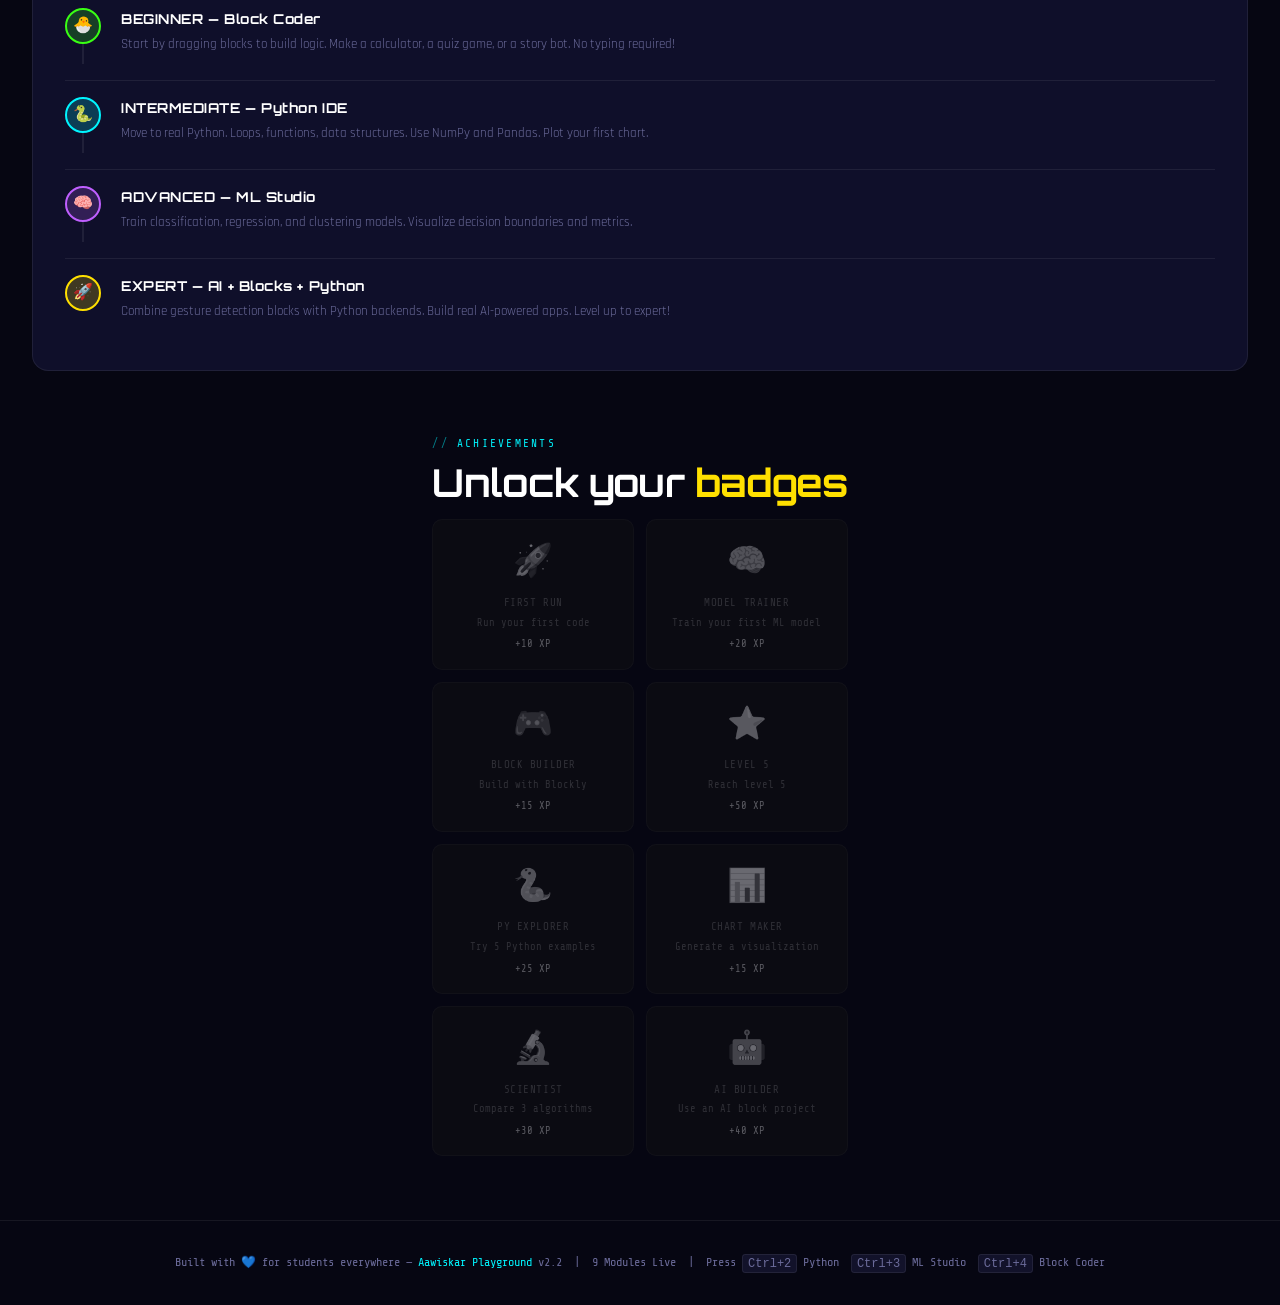
==== commit 7ee15cf9: "Add files via upload" ====
--- a/index.html
+++ b/index.html
@@ -3,699 +3,484 @@
 <head>
 <meta charset="UTF-8">
 <meta name="viewport" content="width=device-width, initial-scale=1.0">
-<title>Aawiskar e-Siksha | Learn. Build. Innovate.</title>
-<link rel="icon" href="favicon.png" type="image/png">
-<link href="https://fonts.googleapis.com/css2?family=Orbitron:wght@400;700;900&family=Rajdhani:wght@300;400;500;600;700&family=Share+Tech+Mono&display=swap" rel="stylesheet">
+  <link rel="manifest" href="manifest.json">
+  <meta name="theme-color" content="#00f5ff">
+  <meta name="mobile-web-app-capable" content="yes">
+  <meta name="apple-mobile-web-app-capable" content="yes">
+  <meta name="apple-mobile-web-app-status-bar-style" content="black-translucent">
+  <meta name="apple-mobile-web-app-title" content="Aawiskar">
+  <link rel="apple-touch-icon" href="icons/icon-192x192.png">
+<title>Aawiskar Playground — Learn. Build. Play.</title>
+<link rel="stylesheet" href="style.css">
 <style>
-  :root {
-    --blue: #1a4fd6;
-    --blue-light: #3d7fff;
-    --blue-glow: #4d9fff;
-    --cyan: #00d4ff;
-    --dark: #030712;
-    --dark2: #0a0f1e;
-    --dark3: #0d1529;
-    --card-bg: rgba(13,21,41,0.85);
-    --border: rgba(61,127,255,0.25);
-    --text: #e2eaff;
-    --text-dim: #7a9acc;
-  }
-
-  * { margin: 0; padding: 0; box-sizing: border-box; }
-
-  body {
-    background: var(--dark);
-    color: var(--text);
-    font-family: 'Rajdhani', sans-serif;
-    overflow-x: hidden;
-    cursor: none;
-  }
-
-  /* Custom cursor */
-  .cursor {
-    width: 12px; height: 12px;
-    background: var(--cyan);
-    border-radius: 50%;
-    position: fixed; pointer-events: none; z-index: 9999;
-    transform: translate(-50%,-50%);
-    transition: transform 0.1s, opacity 0.2s;
-    box-shadow: 0 0 15px var(--cyan);
-  }
-  .cursor-ring {
-    width: 36px; height: 36px;
-    border: 1.5px solid rgba(0,212,255,0.5);
-    border-radius: 50%;
-    position: fixed; pointer-events: none; z-index: 9998;
-    transform: translate(-50%,-50%);
-    transition: transform 0.15s ease-out, width 0.2s, height 0.2s;
-  }
-
-  /* Starfield */
-  #stars-canvas {
-    position: fixed; top: 0; left: 0; width: 100%; height: 100%;
-    z-index: 0; pointer-events: none;
-  }
-
-  /* Scanline overlay */
-  body::before {
-    content: '';
-    position: fixed; top: 0; left: 0; width: 100%; height: 100%;
-    background: repeating-linear-gradient(0deg, transparent, transparent 2px, rgba(0,0,0,0.03) 2px, rgba(0,0,0,0.03) 4px);
-    pointer-events: none; z-index: 1000;
-  }
-
-  /* NAV */
-  nav {
-    position: fixed; top: 0; width: 100%; z-index: 500;
-    padding: 16px 40px;
-    display: flex; align-items: center; justify-content: space-between;
-    background: rgba(3,7,18,0.8);
-    backdrop-filter: blur(20px);
-    border-bottom: 1px solid var(--border);
-  }
-  .nav-logo { display: flex; align-items: center; gap: 12px; text-decoration: none; }
-  .nav-logo img { width: 38px; height: 38px; }
-  .nav-logo-text { font-family: 'Orbitron', monospace; font-size: 1.1rem; font-weight: 700; color: var(--text); letter-spacing: 0.05em; }
-  .nav-logo-text span { color: var(--cyan); }
-  .nav-sub { font-family: 'Share Tech Mono', monospace; font-size: 0.6rem; color: var(--text-dim); letter-spacing: 0.2em; display: block; margin-top: -2px; }
-  .nav-links { display: flex; gap: 32px; list-style: none; }
-  .nav-links a { color: var(--text-dim); text-decoration: none; font-size: 0.95rem; font-weight: 500; letter-spacing: 0.08em; text-transform: uppercase; transition: color 0.2s; }
-  .nav-links a:hover { color: var(--cyan); }
-
-  /* HERO */
-  .hero {
-    min-height: 100vh;
-    display: flex; align-items: center; justify-content: center;
-    position: relative; z-index: 1;
-    padding: 120px 40px 80px;
-    text-align: center;
-  }
-  .hero-content { max-width: 900px; }
-
-  .hero-badge {
-    display: inline-flex; align-items: center; gap: 8px;
-    font-family: 'Share Tech Mono', monospace;
-    font-size: 0.72rem;
-    color: var(--cyan);
-    letter-spacing: 0.25em;
-    text-transform: uppercase;
-    padding: 6px 18px;
-    border: 1px solid rgba(0,212,255,0.3);
-    border-radius: 100px;
-    margin-bottom: 32px;
-    background: rgba(0,212,255,0.05);
-    animation: fadeUp 0.8s ease both;
-  }
-  .badge-dot { width: 6px; height: 6px; background: var(--cyan); border-radius: 50%; animation: pulse 1.5s infinite; }
-
-  .hero h1 {
-    font-family: 'Orbitron', monospace;
-    font-size: clamp(2.4rem, 6vw, 5rem);
-    font-weight: 900;
-    line-height: 1.05;
-    letter-spacing: -0.01em;
-    animation: fadeUp 0.8s 0.1s ease both;
-  }
-  .hero h1 .line1 { display: block; color: var(--text); }
-  .hero h1 .line2 { display: block; background: linear-gradient(90deg, var(--blue-light), var(--cyan)); -webkit-background-clip: text; -webkit-text-fill-color: transparent; }
-
-  .hero-sub {
-    font-size: 1.2rem;
-    color: var(--text-dim);
-    margin-top: 20px;
-    line-height: 1.6;
-    font-weight: 400;
-    animation: fadeUp 0.8s 0.2s ease both;
-  }
-
-  .hero-stats {
-    display: flex; justify-content: center; gap: 48px;
-    margin-top: 48px;
-    animation: fadeUp 0.8s 0.3s ease both;
-  }
-  .stat { text-align: center; }
-  .stat-num { font-family: 'Orbitron', monospace; font-size: 2rem; font-weight: 700; color: var(--cyan); line-height: 1; }
-  .stat-label { font-size: 0.78rem; color: var(--text-dim); letter-spacing: 0.12em; text-transform: uppercase; margin-top: 4px; }
-
-  .hero-cta {
-    margin-top: 48px;
-    animation: fadeUp 0.8s 0.4s ease both;
-  }
-  .btn-primary {
-    display: inline-flex; align-items: center; gap: 10px;
-    background: linear-gradient(135deg, var(--blue), var(--blue-light));
-    color: #fff; text-decoration: none;
-    padding: 14px 36px; border-radius: 4px;
-    font-family: 'Orbitron', monospace; font-size: 0.85rem; font-weight: 700;
-    letter-spacing: 0.1em; text-transform: uppercase;
-    box-shadow: 0 0 30px rgba(61,127,255,0.4);
-    transition: all 0.3s;
-    border: 1px solid rgba(255,255,255,0.1);
-    cursor: none;
-  }
-  .btn-primary:hover { transform: translateY(-2px); box-shadow: 0 0 50px rgba(61,127,255,0.6); }
-
-  /* Grid divider */
-  .grid-line {
-    width: 100%; height: 1px;
-    background: linear-gradient(90deg, transparent, var(--border), transparent);
-    position: relative; z-index: 1;
-  }
-
-  /* SECTION */
-  section { position: relative; z-index: 1; }
-
-  .section-header {
-    text-align: center; padding: 80px 40px 40px;
-  }
-  .section-tag {
-    font-family: 'Share Tech Mono', monospace;
-    font-size: 0.7rem; color: var(--cyan);
-    letter-spacing: 0.25em; text-transform: uppercase;
-    margin-bottom: 12px;
-  }
-  .section-title {
-    font-family: 'Orbitron', monospace;
-    font-size: clamp(1.6rem, 3vw, 2.5rem);
-    font-weight: 700;
-    color: var(--text);
-  }
-  .section-title span { color: var(--cyan); }
-
-  /* COURSE TILES */
-  .courses-grid {
-    display: grid;
-    grid-template-columns: repeat(3, 1fr);
-    gap: 20px;
-    padding: 0 40px 100px;
-    max-width: 1300px;
-    margin: 0 auto;
-  }
-
-  .course-tile {
-    background: var(--card-bg);
-    border: 1px solid var(--border);
-    border-radius: 12px;
-    padding: 36px 32px;
-    text-decoration: none;
-    color: var(--text);
-    position: relative;
-    overflow: hidden;
-    transition: all 0.4s;
-    display: block;
-    cursor: none;
-  }
-  .course-tile::before {
-    content: '';
-    position: absolute; inset: 0;
-    background: linear-gradient(135deg, rgba(61,127,255,0.06), transparent);
-    opacity: 0; transition: opacity 0.4s;
-  }
-  .course-tile:hover { border-color: rgba(61,127,255,0.6); transform: translateY(-4px); box-shadow: 0 20px 60px rgba(26,79,214,0.2); }
-  .course-tile:hover::before { opacity: 1; }
-
-  .tile-icon {
-    width: 64px; height: 64px;
-    margin-bottom: 20px;
-  }
-  .tile-tag {
-    font-family: 'Share Tech Mono', monospace;
-    font-size: 0.65rem; color: var(--cyan);
-    letter-spacing: 0.2em; text-transform: uppercase;
-    margin-bottom: 8px;
-  }
-  .tile-title {
-    font-family: 'Orbitron', monospace;
-    font-size: 1.1rem; font-weight: 700;
-    color: var(--text); margin-bottom: 12px;
-    line-height: 1.3;
-  }
-  .tile-desc {
-    font-size: 0.9rem; color: var(--text-dim);
-    line-height: 1.6; font-weight: 400;
-  }
-  .tile-meta {
-    display: flex; align-items: center; gap: 16px;
-    margin-top: 24px; padding-top: 20px;
-    border-top: 1px solid var(--border);
-  }
-  .tile-stat {
-    font-family: 'Share Tech Mono', monospace;
-    font-size: 0.7rem; color: var(--text-dim);
-  }
-  .tile-stat b { color: var(--blue-light); }
-  .tile-arrow {
-    margin-left: auto; width: 32px; height: 32px;
-    border: 1px solid var(--border);
-    border-radius: 50%;
-    display: flex; align-items: center; justify-content: center;
-    transition: all 0.3s; font-size: 0.8rem;
-  }
-  .course-tile:hover .tile-arrow { background: var(--blue); border-color: var(--blue); }
-
-  /* Tile color accents */
-  .tile-1 .tile-icon { filter: drop-shadow(0 0 8px #ff6b35); }
-  .tile-2 .tile-icon { filter: drop-shadow(0 0 8px var(--cyan)); }
-  .tile-3 .tile-icon { filter: drop-shadow(0 0 8px #a855f7); }
-  .tile-4 .tile-icon { filter: drop-shadow(0 0 8px #22c55e); }
-  .tile-5 .tile-icon { filter: drop-shadow(0 0 8px #f59e0b); }
-  .tile-6 .tile-icon { filter: drop-shadow(0 0 8px #ec4899); }
-
-  .tile-1 { --accent: #ff6b35; }
-  .tile-2 { --accent: var(--cyan); }
-  .tile-3 { --accent: #a855f7; }
-  .tile-4 { --accent: #22c55e; }
-  .tile-5 { --accent: #f59e0b; }
-  .tile-6 { --accent: #ec4899; }
-
-  .course-tile:hover .tile-tag { color: var(--accent); }
-
-  /* FEATURE BAR */
-  .feature-bar {
-    display: flex; justify-content: center; gap: 0;
-    border-top: 1px solid var(--border);
-    border-bottom: 1px solid var(--border);
-    margin: 0 0 0;
-    overflow: hidden;
-  }
-  .feature-item {
-    flex: 1; padding: 28px 24px;
-    display: flex; align-items: center; gap: 14px;
-    border-right: 1px solid var(--border);
-  }
-  .feature-item:last-child { border-right: none; }
-  .feature-icon { font-size: 1.6rem; }
-  .feature-text strong {
-    display: block; font-family: 'Rajdhani', sans-serif;
-    font-size: 0.95rem; font-weight: 700; color: var(--text);
-    letter-spacing: 0.05em;
-  }
-  .feature-text span { font-size: 0.78rem; color: var(--text-dim); }
-
-  /* FOOTER */
-  footer {
-    position: relative; z-index: 1;
-    background: var(--dark2);
-    border-top: 1px solid var(--border);
-    padding: 60px 40px 40px;
-  }
-  .footer-inner {
-    max-width: 1300px; margin: 0 auto;
-    display: grid; grid-template-columns: 2fr 1fr 1fr 1fr; gap: 40px;
-  }
-  .footer-brand p {
-    color: var(--text-dim); font-size: 0.875rem;
-    line-height: 1.7; margin-top: 12px; max-width: 280px;
-  }
-  .footer-logo { display: flex; align-items: center; gap: 10px; }
-  .footer-logo img { width: 32px; }
-  .footer-logo-name { font-family: 'Orbitron', monospace; font-size: 0.9rem; font-weight: 700; color: var(--text); }
-  .footer-col h4 { font-family: 'Orbitron', monospace; font-size: 0.75rem; color: var(--cyan); letter-spacing: 0.15em; margin-bottom: 16px; }
-  .footer-col ul { list-style: none; }
-  .footer-col li { margin-bottom: 8px; }
-  .footer-col a { color: var(--text-dim); text-decoration: none; font-size: 0.875rem; transition: color 0.2s; }
-  .footer-col a:hover { color: var(--text); }
-  .footer-bottom {
-    max-width: 1300px; margin: 40px auto 0;
-    padding-top: 24px; border-top: 1px solid var(--border);
-    display: flex; justify-content: space-between; align-items: center;
-  }
-  .footer-bottom p { font-size: 0.78rem; color: var(--text-dim); font-family: 'Share Tech Mono', monospace; }
-
-  /* Glowing orbs */
-  .orb {
-    position: fixed; border-radius: 50%;
-    pointer-events: none; z-index: 0;
-    filter: blur(80px);
-    opacity: 0.12;
-  }
-  .orb-1 { width: 400px; height: 400px; background: var(--blue); top: -100px; left: -100px; }
-  .orb-2 { width: 300px; height: 300px; background: var(--cyan); bottom: 20%; right: -80px; }
-
-  /* Animations */
-  @keyframes fadeUp {
-    from { opacity: 0; transform: translateY(20px); }
-    to { opacity: 1; transform: translateY(0); }
-  }
-  @keyframes pulse {
-    0%, 100% { opacity: 1; transform: scale(1); }
-    50% { opacity: 0.5; transform: scale(0.8); }
-  }
-
-  /* Scroll reveal */
-  .reveal { opacity: 0; transform: translateY(30px); transition: opacity 0.7s ease, transform 0.7s ease; }
-  .reveal.visible { opacity: 1; transform: none; }
-
-  @media (max-width: 900px) {
-    .courses-grid { grid-template-columns: 1fr 1fr; padding: 0 20px 80px; }
-    .footer-inner { grid-template-columns: 1fr 1fr; }
-    nav { padding: 14px 20px; }
-    .nav-links { display: none; }
-    .hero-stats { gap: 24px; }
-  }
-  @media (max-width: 600px) {
-    .courses-grid { grid-template-columns: 1fr; }
-    .footer-inner { grid-template-columns: 1fr; }
-    .feature-bar { flex-direction: column; }
-    .feature-item { border-right: none; border-bottom: 1px solid var(--border); }
-  }
+.hero-cta{display:flex;align-items:center;gap:1rem;justify-content:center;flex-wrap:wrap;margin-top:2.5rem}
+.hero-stats{display:flex;align-items:center;gap:3rem;justify-content:center;flex-wrap:wrap;margin-top:3rem;padding-top:2rem;border-top:1px solid var(--border-subtle)}
+.module-grid{display:grid;grid-template-columns:repeat(auto-fit,minmax(320px,1fr));gap:1.5rem;padding:2rem}
+.module-card{background:var(--bg-card);border:1px solid var(--border-subtle);border-radius:16px;overflow:hidden;transition:var(--transition);cursor:pointer;text-decoration:none;display:block}
+.module-card:hover{transform:translateY(-4px);box-shadow:0 16px 40px rgba(0,0,0,.5)}
+.module-card-header{padding:2rem;position:relative;overflow:hidden}
+.module-card-header::before{content:'';position:absolute;top:0;right:0;bottom:0;left:0;opacity:.15;background:var(--accent)}
+.module-icon{font-size:3rem;margin-bottom:1rem;display:block;position:relative;z-index:1;filter:drop-shadow(0 0 20px currentColor)}
+.module-card-title{font-family:var(--font-display);font-size:1.2rem;font-weight:700;color:var(--text-bright);position:relative;z-index:1;letter-spacing:.04em}
+.module-card-sub{font-family:var(--font-mono);font-size:.72rem;color:var(--text-dim);margin-top:.25rem;position:relative;z-index:1}
+.module-card-body{padding:1.5rem;border-top:1px solid var(--border-subtle)}
+.module-feature{display:flex;align-items:center;gap:.6rem;padding:.35rem 0;font-size:.85rem;color:var(--text-dim);font-family:var(--font-body)}
+.module-feature span:first-child{font-size:.9rem}
+.module-card-footer{padding:1rem 1.5rem;background:rgba(0,0,0,.2);display:flex;align-items:center;justify-content:space-between;border-top:1px solid var(--border-subtle)}
+.module-card[data-color="cyan"] .module-card-header{--accent:var(--neon-cyan);border-top:3px solid var(--neon-cyan)}
+.module-card[data-color="pink"] .module-card-header{--accent:var(--neon-pink);border-top:3px solid var(--neon-pink)}
+.module-card[data-color="purple"] .module-card-header{--accent:var(--neon-purple);border-top:3px solid var(--neon-purple)}
+.module-card[data-color="cyan"]:hover{border-color:rgba(0,245,255,.4);box-shadow:0 16px 40px rgba(0,0,0,.5),0 0 30px rgba(0,245,255,.07)}
+.module-card[data-color="pink"]:hover{border-color:rgba(255,0,110,.4);box-shadow:0 16px 40px rgba(0,0,0,.5),0 0 30px rgba(255,0,110,.07)}
+.module-card[data-color="purple"]:hover{border-color:rgba(191,95,255,.4);box-shadow:0 16px 40px rgba(0,0,0,.5),0 0 30px rgba(191,95,255,.07)}
+.module-card[data-color="orange"] .module-card-header{--accent:var(--neon-orange);border-top:3px solid var(--neon-orange)}
+.module-card[data-color="orange"]:hover{border-color:rgba(255,107,0,.4);box-shadow:0 16px 40px rgba(0,0,0,.5),0 0 30px rgba(255,107,0,.07)}
+.section{padding:2rem;max-width:1400px;margin:0 auto}
+.how-grid{display:grid;grid-template-columns:repeat(auto-fit,minmax(220px,1fr));gap:1rem;margin-top:1.5rem}
+.how-card{background:var(--bg-card);border:1px solid var(--border-subtle);border-radius:12px;padding:1.5rem;position:relative}
+.how-num{font-family:var(--font-display);font-size:3rem;font-weight:900;color:var(--border-subtle);position:absolute;top:.75rem;right:1rem;line-height:1}
+.how-card h3{font-family:var(--font-display);font-size:.88rem;font-weight:700;color:var(--text-bright);letter-spacing:.05em;margin-bottom:.5rem}
+.how-card p{font-size:.85rem;color:var(--text-dim);line-height:1.5}
+.learn-path{background:var(--bg-card);border:1px solid var(--border-subtle);border-radius:16px;padding:2rem;margin:2rem}
+.path-items{display:flex;flex-direction:column;gap:0;margin-top:1.5rem}
+.path-item{display:flex;align-items:flex-start;gap:1.25rem;padding:1rem 0;border-bottom:1px solid var(--border-subtle)}
+.path-item:last-child{border-bottom:none}
+.path-dot-wrap{display:flex;flex-direction:column;align-items:center;flex-shrink:0}
+.path-dot-circle{width:36px;height:36px;border-radius:50%;display:flex;align-items:center;justify-content:center;font-size:1rem;flex-shrink:0}
+.path-connector{width:2px;flex:1;min-height:20px;background:var(--border-subtle)}
+.path-item-text h4{font-family:var(--font-display);font-size:.85rem;font-weight:700;color:var(--text-bright);letter-spacing:.04em;margin-bottom:.25rem}
+.path-item-text p{font-size:.83rem;color:var(--text-dim)}
+.xp-display{display:flex;align-items:center;gap:1.5rem;background:var(--bg-card);border:1px solid var(--border-subtle);border-radius:12px;padding:1rem 1.5rem;margin:1rem 2rem}
+.achievement-grid{display:grid;grid-template-columns:repeat(auto-fill,minmax(160px,1fr));gap:.75rem;margin-top:1rem}
+.achievement{background:var(--bg-panel);border:1px solid var(--border-subtle);border-radius:10px;padding:1rem;text-align:center;transition:var(--transition)}
+.achievement.unlocked{border-color:var(--neon-yellow);background:rgba(255,224,0,.05)}
+.achievement.locked{opacity:.4;filter:grayscale(1)}
+.achievement-icon{font-size:2rem;display:block;margin-bottom:.4rem}
+.achievement-name{font-family:var(--font-mono);font-size:.68rem;color:var(--text-dim);letter-spacing:.05em}
+.achievement.unlocked .achievement-name{color:var(--neon-yellow)}
+footer{padding:2rem;text-align:center;border-top:1px solid var(--border-subtle);color:var(--text-dim);font-family:var(--font-mono);font-size:.75rem;margin-top:2rem}
+footer span{color:var(--neon-cyan)}
 </style>
 </head>
 <body>
-
-<div class="cursor" id="cursor"></div>
-<div class="cursor-ring" id="cursorRing"></div>
-<div class="orb orb-1"></div>
-<div class="orb orb-2"></div>
-
-<canvas id="stars-canvas"></canvas>
-
-<nav>
-  <a class="nav-logo" href="index.html">
-    <img src="favicon.png" alt="Logo">
+<div class="grid-bg"></div>
+<div class="scanline"></div>
+
+<div id="app">
+<!-- NAV -->
+<nav class="nav">
+  <a href="index.html" class="nav-logo">
+    <div class="nav-logo-icon">
+      <img src="favicon.png" alt="Aawiskar Logo">
+    </div>
     <div>
-      <span class="nav-logo-text">AAWISKAR <span>e-Siksha</span></span>
-      <span class="nav-sub">a product of aawiskar robolabs pvt ltd</span>
-    </div>
-  </a>
-  <ul class="nav-links">
-    <li><a href="#courses">Courses</a></li>
-    <li><a href="#">Projects</a></li>
-    <li><a href="#">Community</a></li>
-    <li><a href="#">About</a></li>
-  </ul>
+      <div class="nav-logo-text">AAWISKAR <span>PLAYGROUND</span></div>
+      <div class="nav-logo-sub">A product of Aawiskar RoboLabs Pvt. Ltd.</div>
+    </div>
+  </a>
+  <button class="hamburger" aria-label="Menu">
+    <span></span><span></span><span></span>
+  </button>
 </nav>
-
+<div class="nav-module-strip">
+  <a href="index.html" class="module-pill active">🏠 Home</a>
+  <div class="module-pill-sep"></div>
+  <a href="python.html" class="module-pill">🐍 Python IDE</a>
+  <a href="ml.html" class="module-pill">🧠 ML Studio</a>
+  <a href="block.html" class="module-pill">🎮 Block Coder</a>
+  <a href="arduino.html" class="module-pill">⚡ Arduino Gen</a>
+  <div class="module-pill-sep"></div>
+  <a href="cv.html" class="module-pill">👁️ CV Studio</a>
+  <a href="webide.html" class="module-pill">🌐 Web IDE</a>
+  <a href="physics.html" class="module-pill">🔬 Physics Lab</a>
+  <a href="maths.html" class="module-pill">📐 Maths Lab</a>
+  <a href="astronomy.html" class="module-pill">🪐 Astronomy</a>
+</div>
+<div id="mobile-menu" class="mobile-menu">
+  <button class="mobile-menu-close">✕</button>
+  <a href="index.html">🏠 Home</a>
+  <a href="python.html">🐍 Python IDE</a>
+  <a href="ml.html">🧠 ML Studio</a>
+  <a href="block.html">🎮 Block Coder</a>
+  <a href="arduino.html">⚡ Arduino Gen</a>
+  <a href="cv.html">👁️ CV Studio</a>
+  <a href="webide.html">🌐 Web IDE</a>
+  <a href="physics.html">🔬 Physics Lab</a>
+  <a href="maths.html">📐 Maths Lab</a>
+  <a href="astronomy.html">🪐 Astronomy</a>
+</div>
+
+<!-- HERO -->
 <section class="hero">
-  <div class="hero-content">
-    <div class="hero-badge">
-      <span class="badge-dot"></span>
-      Powered by Aawiskar RoboLabs Pvt. Ltd.
-    </div>
-    <h1>
-      <span class="line1">Learn Electronics &</span>
-      <span class="line2">Code the Future</span>
-    </h1>
-    <p class="hero-sub">Hands-on courses in electronics, microcontrollers, programming &amp; robotics.<br>Built for curious minds who want to create something real.</p>
-    <div class="hero-stats">
-      <div class="stat">
-        <div class="stat-num">6+</div>
-        <div class="stat-label">Courses</div>
-      </div>
-      <div class="stat">
-        <div class="stat-num">50+</div>
-        <div class="stat-label">Projects</div>
-      </div>
-      <div class="stat">
-        <div class="stat-num">100%</div>
-        <div class="stat-label">Free to Learn</div>
-      </div>
-    </div>
-    <div class="hero-cta">
-      <a href="#courses" class="btn-primary">
-        <svg width="16" height="16" fill="none" stroke="currentColor" stroke-width="2" viewBox="0 0 24 24"><path d="M5 3l14 9-14 9V3z"/></svg>
-        Start Learning
-      </a>
-    </div>
+  <div class="hero-orb" style="width:400px;height:400px;top:-100px;left:-100px;background:radial-gradient(circle,rgba(0,245,255,0.12),transparent 70%);animation:orbFloat 8s ease-in-out infinite"></div>
+  <div class="hero-orb" style="width:350px;height:350px;bottom:-80px;right:-80px;background:radial-gradient(circle,rgba(191,95,255,0.1),transparent 70%);animation:orbFloat 10s ease-in-out infinite reverse"></div>
+  <div class="hero-orb" style="width:200px;height:200px;top:40%;left:60%;background:radial-gradient(circle,rgba(255,0,110,0.08),transparent 70%);animation:orbFloat 6s ease-in-out infinite 2s"></div>
+
+  <div class="section-label text-center" style="justify-content:center">WELCOME TO THE FUTURE OF LEARNING</div>
+  <h1 class="hero-title animate-in">
+    CODE.<span class="p"> BUILD.</span><br>
+    <span class="c">EXPLORE.</span><span class="g"> WIN.</span>
+  </h1>
+  <p class="hero-subtitle animate-in delay-1">
+    Your gamified science &amp; tech playground. Write Python, train ML models, simulate physics, explore the solar system, and build websites — all in your browser. No installs. Just play and learn.
+  </p>
+
+  <div class="hero-cta animate-in delay-2">
+    <a href="python.html" class="btn btn-cyan btn-lg">🐍 Python IDE</a>
+    <a href="cv.html" class="btn btn-purple btn-lg">👁️ CV Studio</a>
+    <a href="physics.html" class="btn btn-green btn-lg">🔬 Physics Lab</a>
+    <a href="astronomy.html" class="btn btn-lg" style="background:linear-gradient(135deg,#1a1a4e,#3a0080);border:1px solid var(--neon-purple);color:var(--neon-purple);box-shadow:0 0 20px rgba(191,95,255,.3)">🪐 Astronomy</a>
+  </div>
+
+  <div class="hero-stats animate-in delay-3">
+    <div class="stat-item"><span class="stat-value" id="stat-modules">9</span><span class="stat-label">Modules Live</span></div>
+    <div class="stat-item"><span class="stat-value" id="stat-algorithms">12+</span><span class="stat-label">ML Algorithms</span></div>
+    <div class="stat-item"><span class="stat-value" id="stat-examples">50+</span><span class="stat-label">Code Examples</span></div>
+    <div class="stat-item"><span class="stat-value" id="stat-xp">LVL <span class="xp-level">1</span></span><span class="stat-label">Your Level</span></div>
   </div>
 </section>
 
-<div class="grid-line"></div>
-
-<div class="feature-bar">
-  <div class="feature-item">
-    <div class="feature-icon">⚡</div>
-    <div class="feature-text">
-      <strong>Illustrated Lessons</strong>
-      <span>Visual diagrams & animations</span>
-    </div>
-  </div>
-  <div class="feature-item">
-    <div class="feature-icon">🔧</div>
-    <div class="feature-text">
-      <strong>Real Projects</strong>
-      <span>Build actual working systems</span>
-    </div>
-  </div>
-  <div class="feature-item">
-    <div class="feature-icon">🤖</div>
-    <div class="feature-text">
-      <strong>Beginner Friendly</strong>
-      <span>Zero prior experience needed</span>
-    </div>
-  </div>
-  <div class="feature-item">
-    <div class="feature-icon">🌐</div>
-    <div class="feature-text">
-      <strong>Full Stack Coverage</strong>
-      <span>Hardware to software & beyond</span>
-    </div>
-  </div>
+<!-- XP BAR -->
+<div class="xp-display">
+  <span style="font-family:var(--font-display);font-size:.85rem;color:var(--neon-yellow);font-weight:700;white-space:nowrap">⭐ <span class="xp-level">LVL 1</span></span>
+  <div class="xp-bar-container" style="flex:1">
+    <span class="xp-label"><span class="xp-count">0/100 XP</span></span>
+    <div class="xp-track"><div class="xp-fill" style="width:0%"></div></div>
+  </div>
+  <span style="font-family:var(--font-mono);font-size:.72rem;color:var(--text-dim)">Complete challenges to earn XP!</span>
 </div>
 
-<section id="courses">
-  <div class="section-header">
-    <div class="section-tag">// Explore Courses</div>
-    <h2 class="section-title">Pick Your <span>Learning Path</span></h2>
-  </div>
-
-  <div class="courses-grid">
-
-    <a href="basic-electronics.html" class="course-tile tile-1 reveal">
-      <svg class="tile-icon" viewBox="0 0 64 64" fill="none" xmlns="http://www.w3.org/2000/svg">
-        <rect x="20" y="24" width="24" height="16" rx="2" stroke="#ff6b35" stroke-width="2"/>
-        <line x1="8" y1="32" x2="20" y2="32" stroke="#ff6b35" stroke-width="2"/>
-        <line x1="44" y1="32" x2="56" y2="32" stroke="#ff6b35" stroke-width="2"/>
-        <circle cx="32" cy="32" r="4" fill="#ff6b35"/>
-        <path d="M14 28 L8 28 L8 36 L14 36" stroke="#ff6b35" stroke-width="2" fill="none"/>
-        <path d="M50 28 L56 28 L56 36 L50 36" stroke="#ff6b35" stroke-width="2" fill="none"/>
-        <circle cx="26" cy="18" r="2" fill="#ff6b35" opacity="0.6"/>
-        <circle cx="38" cy="18" r="2" fill="#ff6b35" opacity="0.6"/>
-        <line x1="26" y1="18" x2="26" y2="24" stroke="#ff6b35" stroke-width="1.5" opacity="0.6"/>
-        <line x1="38" y1="18" x2="38" y2="24" stroke="#ff6b35" stroke-width="1.5" opacity="0.6"/>
-        <circle cx="26" cy="46" r="2" fill="#ff6b35" opacity="0.6"/>
-        <circle cx="38" cy="46" r="2" fill="#ff6b35" opacity="0.6"/>
-        <line x1="26" y1="40" x2="26" y2="46" stroke="#ff6b35" stroke-width="1.5" opacity="0.6"/>
-        <line x1="38" y1="40" x2="38" y2="46" stroke="#ff6b35" stroke-width="1.5" opacity="0.6"/>
-      </svg>
-      <div class="tile-tag">Module 01</div>
-      <div class="tile-title">Basic Electronics</div>
-      <div class="tile-desc">Master resistors, capacitors, LEDs, transistors, and 7 more essential components. Build 8 real projects including a smart night light & water level indicator.</div>
-      <div class="tile-meta">
-        <div class="tile-stat"><b>10</b> Components</div>
-        <div class="tile-stat"><b>8</b> Projects</div>
-        <div class="tile-arrow">→</div>
-      </div>
-    </a>
-
-    <a href="microcontrollers.html" class="course-tile tile-2 reveal">
-      <svg class="tile-icon" viewBox="0 0 64 64" fill="none" xmlns="http://www.w3.org/2000/svg">
-        <rect x="18" y="18" width="28" height="28" rx="3" stroke="#00d4ff" stroke-width="2"/>
-        <rect x="24" y="24" width="16" height="16" rx="1" stroke="#00d4ff" stroke-width="1.5"/>
-        <rect x="27" y="27" width="4" height="4" fill="#00d4ff" opacity="0.5"/>
-        <rect x="33" y="27" width="4" height="4" fill="#00d4ff" opacity="0.5"/>
-        <rect x="27" y="33" width="4" height="4" fill="#00d4ff" opacity="0.5"/>
-        <rect x="33" y="33" width="4" height="4" fill="#00d4ff" opacity="0.5"/>
-        <line x1="22" y1="22" x2="18" y2="14" stroke="#00d4ff" stroke-width="1.5"/>
-        <line x1="27" y1="18" x2="27" y2="12" stroke="#00d4ff" stroke-width="1.5"/>
-        <line x1="32" y1="18" x2="32" y2="12" stroke="#00d4ff" stroke-width="1.5"/>
-        <line x1="37" y1="18" x2="37" y2="12" stroke="#00d4ff" stroke-width="1.5"/>
-        <line x1="42" y1="22" x2="46" y2="14" stroke="#00d4ff" stroke-width="1.5"/>
-        <line x1="46" y1="27" x2="52" y2="27" stroke="#00d4ff" stroke-width="1.5"/>
-        <line x1="46" y1="32" x2="52" y2="32" stroke="#00d4ff" stroke-width="1.5"/>
-        <line x1="46" y1="37" x2="52" y2="37" stroke="#00d4ff" stroke-width="1.5"/>
-        <line x1="18" y1="27" x2="12" y2="27" stroke="#00d4ff" stroke-width="1.5"/>
-        <line x1="18" y1="32" x2="12" y2="32" stroke="#00d4ff" stroke-width="1.5"/>
-        <line x1="18" y1="37" x2="12" y2="37" stroke="#00d4ff" stroke-width="1.5"/>
-      </svg>
-      <div class="tile-tag">Module 02</div>
-      <div class="tile-title">Microcontrollers</div>
-      <div class="tile-desc">Arduino Uno, ESP32 & Raspberry Pi Pico — complete setup, wiring & programming guides. Blink LEDs to building IoT devices from scratch.</div>
-      <div class="tile-meta">
-        <div class="tile-stat"><b>3</b> Boards</div>
-        <div class="tile-stat"><b>12</b> Projects</div>
-        <div class="tile-arrow">→</div>
-      </div>
-    </a>
-
-    <a href="python-programming.html" class="course-tile tile-3 reveal">
-      <svg class="tile-icon" viewBox="0 0 64 64" fill="none" xmlns="http://www.w3.org/2000/svg">
-        <path d="M20 14 C20 14 16 14 16 18 L16 26 C16 30 20 30 20 30 L32 30 C32 30 36 30 36 34 L36 38 C36 42 32 42 32 42 L20 42" stroke="#a855f7" stroke-width="2" fill="none" stroke-linecap="round"/>
-        <path d="M44 50 C44 50 48 50 48 46 L48 38 C48 34 44 34 44 34 L32 34 C32 34 28 34 28 30 L28 26 C28 22 32 22 32 22 L44 22" stroke="#a855f7" stroke-width="2" fill="none" stroke-linecap="round"/>
-        <circle cx="24" cy="20" r="2.5" fill="#a855f7"/>
-        <circle cx="40" cy="44" r="2.5" fill="#a855f7"/>
-      </svg>
-      <div class="tile-tag">Module 03</div>
-      <div class="tile-title">Python Programming</div>
-      <div class="tile-desc">From variables to OOP, data structures, file handling, APIs, and automation. Learn Python with hands-on exercises and real-world mini-projects.</div>
-      <div class="tile-meta">
-        <div class="tile-stat"><b>8</b> Chapters</div>
-        <div class="tile-stat"><b>30+</b> Exercises</div>
-        <div class="tile-arrow">→</div>
-      </div>
-    </a>
-
-    <a href="web-development.html" class="course-tile tile-4 reveal">
-      <svg class="tile-icon" viewBox="0 0 64 64" fill="none" xmlns="http://www.w3.org/2000/svg">
-        <rect x="8" y="12" width="48" height="36" rx="3" stroke="#22c55e" stroke-width="2"/>
-        <line x1="8" y1="22" x2="56" y2="22" stroke="#22c55e" stroke-width="1.5"/>
-        <circle cx="16" cy="17" r="2" fill="#22c55e" opacity="0.5"/>
-        <circle cx="23" cy="17" r="2" fill="#22c55e" opacity="0.5"/>
-        <circle cx="30" cy="17" r="2" fill="#22c55e" opacity="0.5"/>
-        <path d="M18 31 L24 37 L18 43" stroke="#22c55e" stroke-width="2" stroke-linecap="round" fill="none"/>
-        <line x1="26" y1="43" x2="38" y2="43" stroke="#22c55e" stroke-width="2" stroke-linecap="round"/>
-        <path d="M46 31 L40 37 L46 43" stroke="#22c55e" stroke-width="2" stroke-linecap="round" fill="none"/>
-        <line x1="8" y1="52" x2="56" y2="52" stroke="#22c55e" stroke-width="1.5" opacity="0.4"/>
-      </svg>
-      <div class="tile-tag">Module 04</div>
-      <div class="tile-title">Web Development</div>
-      <div class="tile-desc">HTML, CSS, JavaScript & modern frameworks. Design responsive sites and deploy your own projects live on the internet step by step.</div>
-      <div class="tile-meta">
-        <div class="tile-stat"><b>6</b> Tracks</div>
-        <div class="tile-stat"><b>20+</b> Projects</div>
-        <div class="tile-arrow">→</div>
-      </div>
-    </a>
-
-    <a href="robotics.html" class="course-tile tile-5 reveal">
-      <svg class="tile-icon" viewBox="0 0 64 64" fill="none" xmlns="http://www.w3.org/2000/svg">
-        <rect x="20" y="20" width="24" height="22" rx="4" stroke="#f59e0b" stroke-width="2"/>
-        <rect x="26" y="26" width="5" height="5" rx="1" fill="#f59e0b" opacity="0.6"/>
-        <rect x="33" y="26" width="5" height="5" rx="1" fill="#f59e0b" opacity="0.6"/>
-        <path d="M27 36 Q32 40 37 36" stroke="#f59e0b" stroke-width="1.5" fill="none" stroke-linecap="round"/>
-        <line x1="32" y1="14" x2="32" y2="20" stroke="#f59e0b" stroke-width="2"/>
-        <circle cx="32" cy="12" r="2" fill="#f59e0b"/>
-        <path d="M20 32 L12 30 L12 38 L20 36" stroke="#f59e0b" stroke-width="1.5" fill="none"/>
-        <path d="M44 32 L52 30 L52 38 L44 36" stroke="#f59e0b" stroke-width="1.5" fill="none"/>
-        <path d="M24 42 L22 52 L26 52" stroke="#f59e0b" stroke-width="1.5" stroke-linecap="round" fill="none"/>
-        <path d="M40 42 L42 52 L38 52" stroke="#f59e0b" stroke-width="1.5" stroke-linecap="round" fill="none"/>
-      </svg>
-      <div class="tile-tag">Module 05</div>
-      <div class="tile-title">Robotics & Automation</div>
-      <div class="tile-desc">Build line-following robots, robotic arms, and autonomous vehicles. Understand servo motors, sensors, and PID control systems from scratch.</div>
-      <div class="tile-meta">
-        <div class="tile-stat"><b>5</b> Robot Types</div>
-        <div class="tile-stat"><b>10</b> Builds</div>
-        <div class="tile-arrow">→</div>
-      </div>
-    </a>
-
-    <a href="iot-ai.html" class="course-tile tile-6 reveal">
-      <svg class="tile-icon" viewBox="0 0 64 64" fill="none" xmlns="http://www.w3.org/2000/svg">
-        <circle cx="32" cy="32" r="8" stroke="#ec4899" stroke-width="2"/>
-        <circle cx="32" cy="32" r="3" fill="#ec4899"/>
-        <path d="M20 20 Q8 32 20 44" stroke="#ec4899" stroke-width="1.5" fill="none" stroke-linecap="round"/>
-        <path d="M44 20 Q56 32 44 44" stroke="#ec4899" stroke-width="1.5" fill="none" stroke-linecap="round"/>
-        <path d="M24 16 Q18 32 24 48" stroke="#ec4899" stroke-width="1.5" fill="none" stroke-linecap="round" opacity="0.5"/>
-        <path d="M40 16 Q46 32 40 48" stroke="#ec4899" stroke-width="1.5" fill="none" stroke-linecap="round" opacity="0.5"/>
-        <circle cx="14" cy="32" r="2.5" fill="#ec4899" opacity="0.6"/>
-        <circle cx="50" cy="32" r="2.5" fill="#ec4899" opacity="0.6"/>
-        <circle cx="32" cy="14" r="2.5" fill="#ec4899" opacity="0.6"/>
-        <circle cx="32" cy="50" r="2.5" fill="#ec4899" opacity="0.6"/>
-      </svg>
-      <div class="tile-tag">Module 06</div>
-      <div class="tile-title">IoT & AI Basics</div>
-      <div class="tile-desc">Connect devices to the cloud, build smart home sensors, and get introduced to machine learning with Python. The future is connected — build it.</div>
-      <div class="tile-meta">
-        <div class="tile-stat"><b>4</b> IoT Projects</div>
-        <div class="tile-stat"><b>ML</b> Intro</div>
-        <div class="tile-arrow">→</div>
-      </div>
-    </a>
-
+<!-- MODULE CARDS -->
+<div class="module-grid" style="max-width:1400px;margin:0 auto">
+
+  <a href="python.html" class="module-card" data-color="cyan">
+    <div class="module-card-header">
+      <span class="module-icon">🐍</span>
+      <div class="module-card-title">PYTHON IDE</div>
+      <div class="module-card-sub">Powered by Pyodide — runs in your browser</div>
+    </div>
+    <div class="module-card-body">
+      <div class="module-feature"><span>💡</span><span>Syntax highlighting + autocomplete</span></div>
+      <div class="module-feature"><span>📦</span><span>NumPy, Pandas, Matplotlib, Sklearn</span></div>
+      <div class="module-feature"><span>📊</span><span>Inline charts and output</span></div>
+      <div class="module-feature"><span>📁</span><span>30+ starter programs</span></div>
+      <div class="module-feature"><span>🤖</span><span>AI hint system</span></div>
+    </div>
+    <div class="module-card-footer">
+      <span class="tag tag-cyan">Browser IDE</span>
+      <span class="tag tag-green">No Install</span>
+      <span style="color:var(--neon-cyan);font-family:var(--font-mono);font-size:.8rem">Launch →</span>
+    </div>
+  </a>
+
+  <a href="ml.html" class="module-card" data-color="pink">
+    <div class="module-card-header">
+      <span class="module-icon">🧠</span>
+      <div class="module-card-title">ML STUDIO</div>
+      <div class="module-card-sub">Visualize machine learning step by step</div>
+    </div>
+    <div class="module-card-body">
+      <div class="module-feature"><span>📊</span><span>Scikit-learn datasets built in</span></div>
+      <div class="module-feature"><span>🔄</span><span>Stepwise training visualization</span></div>
+      <div class="module-feature"><span>📈</span><span>Live accuracy / loss charts</span></div>
+      <div class="module-feature"><span>🔬</span><span>Compare multiple algorithms</span></div>
+      <div class="module-feature"><span>🗺️</span><span>Decision boundary plots</span></div>
+    </div>
+    <div class="module-card-footer">
+      <span class="tag tag-pink">ML</span>
+      <span class="tag tag-purple">Visualization</span>
+      <span style="color:var(--neon-pink);font-family:var(--font-mono);font-size:.8rem">Launch →</span>
+    </div>
+  </a>
+
+  <a href="block.html" class="module-card" data-color="purple">
+    <div class="module-card-header">
+      <span class="module-icon">🎮</span>
+      <div class="module-card-title">BLOCK CODER</div>
+      <div class="module-card-sub">Google Blockly — drag, snap, learn</div>
+    </div>
+    <div class="module-card-body">
+      <div class="module-feature"><span>🎯</span><span>Drag-and-drop programming blocks</span></div>
+      <div class="module-feature"><span>📚</span><span>10+ learning project templates</span></div>
+      <div class="module-feature"><span>🖥️</span><span>Text console + canvas output</span></div>
+      <div class="module-feature"><span>🔢</span><span>Math, logic, loops, lists & more</span></div>
+      <div class="module-feature"><span>🎨</span><span>Draw shapes, patterns & mini games</span></div>
+    </div>
+    <div class="module-card-footer">
+      <span class="tag tag-purple">Blockly</span>
+      <span class="tag tag-green">Beginner</span>
+      <span style="color:var(--neon-purple);font-family:var(--font-mono);font-size:.8rem">Launch →</span>
+    </div>
+  </a>
+
+  <a href="arduino.html" class="module-card" data-color="orange">
+    <div class="module-card-header">
+      <span class="module-icon">⚡</span>
+      <div class="module-card-title">ARDUINO GEN</div>
+      <div class="module-card-sub">Code generator for Uno &amp; ESP32</div>
+    </div>
+    <div class="module-card-body">
+      <div class="module-feature"><span>🔌</span><span>Pick components — pins auto-assigned</span></div>
+      <div class="module-feature"><span>🖥️</span><span>OLED, LCD, TM1637 displays</span></div>
+      <div class="module-feature"><span>🌡️</span><span>DHT22, BMP280, ultrasonic sensors</span></div>
+      <div class="module-feature"><span>⚙️</span><span>Servo, motors, NeoPixel, relay</span></div>
+      <div class="module-feature"><span>📡</span><span>RFID, WiFi, Bluetooth, SD card</span></div>
+    </div>
+    <div class="module-card-footer">
+      <span class="tag tag-orange">Arduino Uno</span>
+      <span class="tag tag-yellow">ESP32</span>
+      <span style="color:var(--neon-orange);font-family:var(--font-mono);font-size:.8rem">Launch →</span>
+    </div>
+  </a>
+
+  <a href="cv.html" class="module-card" data-color="cyan">
+    <div class="module-card-header">
+      <span class="module-icon">👁️</span>
+      <div class="module-card-title">CV STUDIO</div>
+      <div class="module-card-sub">MediaPipe computer vision playground</div>
+    </div>
+    <div class="module-card-body">
+      <div class="module-feature"><span>🎯</span><span>Object Detection with COCO-SSD</span></div>
+      <div class="module-feature"><span>🤚</span><span>Hand & pose landmark tracking</span></div>
+      <div class="module-feature"><span>😊</span><span>Face mesh — 468 key points</span></div>
+      <div class="module-feature"><span>✂️</span><span>Image segmentation & embedding</span></div>
+      <div class="module-feature"><span>🤙</span><span>Gesture recognition live</span></div>
+    </div>
+    <div class="module-card-footer">
+      <span class="tag tag-cyan">MediaPipe</span>
+      <span class="tag tag-green">Live Camera</span>
+      <span style="color:var(--neon-cyan);font-family:var(--font-mono);font-size:.8rem">Launch →</span>
+    </div>
+  </a>
+
+  <a href="webide.html" class="module-card" data-color="pink">
+    <div class="module-card-header">
+      <span class="module-icon">🌐</span>
+      <div class="module-card-title">WEB IDE</div>
+      <div class="module-card-sub">HTML · CSS · JS live editor</div>
+    </div>
+    <div class="module-card-body">
+      <div class="module-feature"><span>✏️</span><span>CodeMirror editor with syntax highlighting</span></div>
+      <div class="module-feature"><span>⚡</span><span>Live preview — see changes instantly</span></div>
+      <div class="module-feature"><span>📋</span><span>11 starter templates (games, apps, UI)</span></div>
+      <div class="module-feature"><span>💾</span><span>Download your project as HTML</span></div>
+      <div class="module-feature"><span>🖥️</span><span>Fullscreen preview mode</span></div>
+    </div>
+    <div class="module-card-footer">
+      <span class="tag tag-pink">HTML/CSS/JS</span>
+      <span class="tag tag-purple">Live Preview</span>
+      <span style="color:var(--neon-pink);font-family:var(--font-mono);font-size:.8rem">Launch →</span>
+    </div>
+  </a>
+
+  <a href="physics.html" class="module-card" data-color="purple">
+    <div class="module-card-header">
+      <span class="module-icon">🔬</span>
+      <div class="module-card-title">PHYSICS LAB</div>
+      <div class="module-card-sub">Interactive physics simulations</div>
+    </div>
+    <div class="module-card-body">
+      <div class="module-feature"><span>🏹</span><span>Projectile motion with trajectory trails</span></div>
+      <div class="module-feature"><span>🌊</span><span>Wave interference & superposition</span></div>
+      <div class="module-feature"><span>🌍</span><span>N-body gravity & orbital mechanics</span></div>
+      <div class="module-feature"><span>💡</span><span>Light refraction & Snell's law</span></div>
+      <div class="module-feature"><span>🎵</span><span>Sound harmonics & diffraction</span></div>
+    </div>
+    <div class="module-card-footer">
+      <span class="tag tag-purple">9 Simulations</span>
+      <span class="tag tag-cyan">Real-time</span>
+      <span style="color:var(--neon-purple);font-family:var(--font-mono);font-size:.8rem">Launch →</span>
+    </div>
+  </a>
+
+  <a href="maths.html" class="module-card" data-color="orange">
+    <div class="module-card-header">
+      <span class="module-icon">📐</span>
+      <div class="module-card-title">MATHS LAB</div>
+      <div class="module-card-sub">Graph, calculus & equation explorer</div>
+    </div>
+    <div class="module-card-body">
+      <div class="module-feature"><span>📈</span><span>Multi-function graph plotter</span></div>
+      <div class="module-feature"><span>🔵</span><span>Interactive trigonometry unit circle</span></div>
+      <div class="module-feature"><span>∫</span><span>Derivatives, integrals & Taylor series</span></div>
+      <div class="module-feature"><span>🌀</span><span>ODE solver with Euler method</span></div>
+      <div class="module-feature"><span>🔍</span><span>Scroll to zoom, drag to pan</span></div>
+    </div>
+    <div class="module-card-footer">
+      <span class="tag tag-orange">math.js</span>
+      <span class="tag tag-yellow">Calculus</span>
+      <span style="color:var(--neon-orange);font-family:var(--font-mono);font-size:.8rem">Launch →</span>
+    </div>
+  </a>
+
+  <a href="astronomy.html" class="module-card" data-color="purple" style="--accent:var(--neon-purple);background:linear-gradient(180deg,#060612,#0a0520)">
+    <div class="module-card-header" style="border-top:3px solid #7b2fff;background:linear-gradient(135deg,rgba(75,0,130,0.4),rgba(25,0,60,0.6))">
+      <span class="module-icon">🪐</span>
+      <div class="module-card-title">ASTRONOMY</div>
+      <div class="module-card-sub">Solar system — gesture controlled</div>
+    </div>
+    <div class="module-card-body">
+      <div class="module-feature"><span>☀️</span><span>All 8 planets with real orbital periods</span></div>
+      <div class="module-feature"><span>🌙</span><span>Saturn rings, Moon, asteroid belt</span></div>
+      <div class="module-feature"><span>🤚</span><span>Hand gestures: pause, zoom, speed</span></div>
+      <div class="module-feature"><span>✨</span><span>600 twinkling parallax stars</span></div>
+      <div class="module-feature"><span>🖱️</span><span>Drag to pan, scroll to zoom</span></div>
+    </div>
+    <div class="module-card-footer">
+      <span class="tag tag-purple">MediaPipe</span>
+      <span class="tag" style="background:rgba(255,224,0,.1);color:var(--neon-yellow);border-color:rgba(255,224,0,.3)">Gesture Control</span>
+      <span style="color:#bf5fff;font-family:var(--font-mono);font-size:.8rem">Launch →</span>
+    </div>
+  </a>
+
+</div>
+
+<!-- HOW IT WORKS -->
+<section class="section">
+  <div class="section-label">How it works</div>
+  <h2 class="section-title">Learn by <span class="text-cyan">doing</span>, not watching</h2>
+  <div class="how-grid">
+    <div class="how-card observe delay-1">
+      <div class="how-num">01</div>
+      <span style="font-size:1.5rem;display:block;margin-bottom:.75rem">🎯</span>
+      <h3>CHOOSE A MODULE</h3>
+      <p>Pick Python IDE, ML Studio, or Block Coder based on what you want to learn today.</p>
+    </div>
+    <div class="how-card observe delay-2">
+      <div class="how-num">02</div>
+      <span style="font-size:1.5rem;display:block;margin-bottom:.75rem">🔨</span>
+      <h3>BUILD SOMETHING</h3>
+      <p>Write real code, train real models, or snap blocks together. Instant results in your browser.</p>
+    </div>
+    <div class="how-card observe delay-3">
+      <div class="how-num">03</div>
+      <span style="font-size:1.5rem;display:block;margin-bottom:.75rem">📈</span>
+      <h3>SEE IT WORK</h3>
+      <p>Watch your model learn, see your code run, play your game — all with visual feedback.</p>
+    </div>
+    <div class="how-card observe delay-4">
+      <div class="how-num">04</div>
+      <span style="font-size:1.5rem;display:block;margin-bottom:.75rem">⭐</span>
+      <h3>EARN XP</h3>
+      <p>Complete challenges, run code, train models. Level up and unlock achievements!</p>
+    </div>
   </div>
 </section>
 
+<!-- LEARNING PATH -->
+<div class="learn-path">
+  <div class="section-label">Learning Path</div>
+  <h2 class="section-title">Your <span class="text-green">journey</span> starts here</h2>
+  <div class="path-items">
+    <div class="path-item">
+      <div class="path-dot-wrap">
+        <div class="path-dot-circle" style="background:rgba(57,255,20,.2);border:2px solid var(--neon-green)">🐣</div>
+        <div class="path-connector"></div>
+      </div>
+      <div class="path-item-text">
+        <h4>BEGINNER — Block Coder</h4>
+        <p>Start by dragging blocks to build logic. Make a calculator, a quiz game, or a story bot. No typing required!</p>
+      </div>
+    </div>
+    <div class="path-item">
+      <div class="path-dot-wrap">
+        <div class="path-dot-circle" style="background:rgba(0,245,255,.2);border:2px solid var(--neon-cyan)">🐍</div>
+        <div class="path-connector"></div>
+      </div>
+      <div class="path-item-text">
+        <h4>INTERMEDIATE — Python IDE</h4>
+        <p>Move to real Python. Loops, functions, data structures. Use NumPy and Pandas. Plot your first chart.</p>
+      </div>
+    </div>
+    <div class="path-item">
+      <div class="path-dot-wrap">
+        <div class="path-dot-circle" style="background:rgba(191,95,255,.2);border:2px solid var(--neon-purple)">🧠</div>
+        <div class="path-connector"></div>
+      </div>
+      <div class="path-item-text">
+        <h4>ADVANCED — ML Studio</h4>
+        <p>Train classification, regression, and clustering models. Visualize decision boundaries and metrics.</p>
+      </div>
+    </div>
+    <div class="path-item">
+      <div class="path-dot-wrap">
+        <div class="path-dot-circle" style="background:rgba(255,224,0,.2);border:2px solid var(--neon-yellow)">🚀</div>
+      </div>
+      <div class="path-item-text">
+        <h4>EXPERT — AI + Blocks + Python</h4>
+        <p>Combine gesture detection blocks with Python backends. Build real AI-powered apps. Level up to expert!</p>
+      </div>
+    </div>
+  </div>
+</div>
+
+<!-- ACHIEVEMENTS -->
+<section class="section">
+  <div class="section-label">Achievements</div>
+  <h2 class="section-title">Unlock your <span class="text-yellow">badges</span></h2>
+  <div class="achievement-grid" id="achievement-grid">
+    <!-- populated by JS -->
+  </div>
+</section>
+
 <footer>
-  <div class="footer-inner">
-    <div class="footer-brand">
-      <div class="footer-logo">
-        <img src="favicon.png" alt="Logo">
-        <span class="footer-logo-name">Aawiskar e-Siksha</span>
-      </div>
-      <p>A learning platform by Aawiskar RoboLabs Pvt. Ltd. Empowering the next generation of engineers, makers, and developers across Nepal and beyond.</p>
-    </div>
-    <div class="footer-col">
-      <h4>Courses</h4>
-      <ul>
-        <li><a href="basic-electronics.html">Basic Electronics</a></li>
-        <li><a href="microcontrollers.html">Microcontrollers</a></li>
-        <li><a href="python-programming.html">Python</a></li>
-        <li><a href="web-development.html">Web Dev</a></li>
-        <li><a href="robotics.html">Robotics</a></li>
-        <li><a href="iot-ai.html">IoT & AI</a></li>
-      </ul>
-    </div>
-    <div class="footer-col">
-      <h4>Resources</h4>
-      <ul>
-        <li><a href="#">Documentation</a></li>
-        <li><a href="#">Projects Gallery</a></li>
-        <li><a href="#">Community Forum</a></li>
-        <li><a href="#">GitHub Repos</a></li>
-      </ul>
-    </div>
-    <div class="footer-col">
-      <h4>Company</h4>
-      <ul>
-        <li><a href="#">About Aawiskar</a></li>
-        <li><a href="#">RoboLabs Store</a></li>
-        <li><a href="#">Contact</a></li>
-        <li><a href="#">Careers</a></li>
-      </ul>
-    </div>
-  </div>
-  <div class="footer-bottom">
-    <p>© 2025 Aawiskar RoboLabs Pvt. Ltd. All rights reserved.</p>
-    <p>Built with ❤️ in Nepal</p>
-  </div>
+  Built with 💙 for students everywhere — <span>Aawiskar Playground</span> v2.2 &nbsp;|&nbsp; 9 Modules Live &nbsp;|&nbsp; Press <kbd style="background:var(--bg-panel);border:1px solid var(--border-subtle);padding:.1rem .3rem;border-radius:3px">Ctrl+2</kbd> Python &nbsp;<kbd style="background:var(--bg-panel);border:1px solid var(--border-subtle);padding:.1rem .3rem;border-radius:3px">Ctrl+3</kbd> ML Studio &nbsp;<kbd style="background:var(--bg-panel);border:1px solid var(--border-subtle);padding:.1rem .3rem;border-radius:3px">Ctrl+4</kbd> Block Coder
 </footer>
 
+</div><!-- #app -->
+<div id="toast-container"></div>
+
+<script src="script.js"></script>
 <script>
-// Cursor
-const cursor = document.getElementById('cursor');
-const ring = document.getElementById('cursorRing');
-let mx = 0, my = 0, rx = 0, ry = 0;
-document.addEventListener('mousemove', e => { mx = e.clientX; my = e.clientY; cursor.style.left = mx+'px'; cursor.style.top = my+'px'; });
-function animateRing() {
-  rx += (mx - rx) * 0.15; ry += (my - ry) *.15;
-  ring.style.left = rx+'px'; ring.style.top = ry+'px';
-  requestAnimationFrame(animateRing);
+const ACHIEVEMENTS = [
+  {id:'first_run',icon:'🚀',name:'FIRST RUN',desc:'Run your first code',xp:10},
+  {id:'ml_train',icon:'🧠',name:'MODEL TRAINER',desc:'Train your first ML model',xp:20},
+  {id:'block_builder',icon:'🎮',name:'BLOCK BUILDER',desc:'Build with Blockly',xp:15},
+  {id:'level5',icon:'⭐',name:'LEVEL 5',desc:'Reach level 5',xp:50},
+  {id:'py_explorer',icon:'🐍',name:'PY EXPLORER',desc:'Try 5 Python examples',xp:25},
+  {id:'chart_maker',icon:'📊',name:'CHART MAKER',desc:'Generate a visualization',xp:15},
+  {id:'ml_compare',icon:'🔬',name:'SCIENTIST',desc:'Compare 3 algorithms',xp:30},
+  {id:'ai_blocks',icon:'🤖',name:'AI BUILDER',desc:'Use an AI block project',xp:40},
+];
+
+function getUnlocked(){return JSON.parse(localStorage.getItem('aawiskar_achievements')||'[]')}
+
+function renderAchievements(){
+  const unlocked = getUnlocked();
+  const grid = document.getElementById('achievement-grid');
+  grid.innerHTML = ACHIEVEMENTS.map(a=>`
+    <div class="achievement ${unlocked.includes(a.id)?'unlocked':'locked'}">
+      <span class="achievement-icon">${a.icon}</span>
+      <div class="achievement-name">${a.name}</div>
+      <div style="font-size:.65rem;color:var(--text-dim);font-family:var(--font-mono);margin-top:.2rem">${a.desc}</div>
+      <div style="font-size:.65rem;color:var(--neon-yellow);font-family:var(--font-mono);margin-top:.3rem">+${a.xp} XP</div>
+    </div>
+  `).join('');
 }
-animateRing();
-document.querySelectorAll('a, button').forEach(el => {
-  el.addEventListener('mouseenter', () => { cursor.style.transform = 'translate(-50%,-50%) scale(2)'; ring.style.opacity = '0.3'; });
-  el.addEventListener('mouseleave', () => { cursor.style.transform = 'translate(-50%,-50%) scale(1)'; ring.style.opacity = '1'; });
+
+renderAchievements();
+
+// Counter animation
+document.querySelectorAll('.stat-value[id]').forEach(el=>{
+  const target = parseInt(el.textContent);
+  if(isNaN(target)) return;
+  let start=0;
+  const step=()=>{
+    start+=Math.ceil(target/40);
+    el.textContent=Math.min(start,target)+(el.id==='stat-algorithms'||el.id==='stat-examples'?'+':'');
+    if(start<target) requestAnimationFrame(step);
+  };
+  setTimeout(()=>requestAnimationFrame(step),500);
 });
-
-// Stars
-const canvas = document.getElementById('stars-canvas');
-const ctx = canvas.getContext('2d');
-canvas.width = window.innerWidth; canvas.height = window.innerHeight;
-const stars = Array.from({length: 160}, () => ({
-  x: Math.random() * canvas.width, y: Math.random() * canvas.height,
-  r: Math.random() * 1.2 + 0.2, o: Math.random(), sp: Math.random() * 0.003 + 0.001
-}));
-function drawStars() {
-  ctx.clearRect(0, 0, canvas.width, canvas.height);
-  stars.forEach(s => {
-    s.o += s.sp; if (s.o > 1 || s.o < 0) s.sp = -s.sp;
-    ctx.beginPath(); ctx.arc(s.x, s.y, s.r, 0, Math.PI*2);
-    ctx.fillStyle = `rgba(180,210,255,${s.o * 0.5})`;
-    ctx.fill();
+</script>
+
+<script>
+if ('serviceWorker' in navigator) {
+  window.addEventListener('load', () => {
+    navigator.serviceWorker.register('/sw.js')
+      .then(reg => console.log('SW registered:', reg.scope))
+      .catch(err => console.error('SW error:', err));
   });
-  requestAnimationFrame(drawStars);
 }
-drawStars();
-
-// Scroll reveal
-const reveals = document.querySelectorAll('.reveal');
-const io = new IntersectionObserver(entries => {
-  entries.forEach((e, i) => {
-    if (e.isIntersecting) { setTimeout(() => e.target.classList.add('visible'), i * 80); io.unobserve(e.target); }
-  });
-}, { threshold: 0.1 });
-reveals.forEach(r => io.observe(r));
 </script>
-</body>
-</html>
+</body>
--- a/style.css
+++ b/style.css
@@ -0,0 +1,367 @@
+/* ===== AAWISKAR PLAYGROUND — GLOBAL STYLES ===== */
+@import url('https://fonts.googleapis.com/css2?family=Orbitron:wght@400;600;700;900&family=Share+Tech+Mono&family=Rajdhani:wght@400;500;600;700&display=swap');
+
+:root {
+  --bg-deep: #060612;
+  --bg-dark: #0a0a1a;
+  --bg-card: #0f0f2a;
+  --bg-panel: #12122a;
+  --neon-cyan: #00f5ff;
+  --neon-pink: #ff006e;
+  --neon-green: #39ff14;
+  --neon-purple: #bf5fff;
+  --neon-yellow: #ffe000;
+  --neon-orange: #ff6b00;
+  --text-primary: #e8e8ff;
+  --text-dim: #6b6b9a;
+  --text-bright: #ffffff;
+  --border-glow: rgba(0,245,255,0.3);
+  --border-subtle: rgba(255,255,255,0.07);
+  --font-display: 'Orbitron', monospace;
+  --font-mono: 'Share Tech Mono', monospace;
+  --font-body: 'Rajdhani', sans-serif;
+  --transition: all 0.25s cubic-bezier(0.4,0,0.2,1);
+}
+
+*,*::before,*::after{box-sizing:border-box;margin:0;padding:0}
+html{scroll-behavior:smooth}
+
+body {
+  background: var(--bg-deep);
+  color: var(--text-primary);
+  font-family: var(--font-body);
+  font-size: 16px;
+  line-height: 1.6;
+  overflow-x: hidden;
+  min-height: 100vh;
+}
+
+/* Grid BG */
+.grid-bg {
+  position: fixed;
+  top:0;right:0;bottom:0;left:0;
+  z-index: 0;
+  background-image:
+    linear-gradient(rgba(0,245,255,0.03) 1px, transparent 1px),
+    linear-gradient(90deg, rgba(0,245,255,0.03) 1px, transparent 1px);
+  background-size: 40px 40px;
+  animation: gridMove 20s linear infinite;
+  pointer-events: none;
+}
+@keyframes gridMove{0%{background-position:0 0}100%{background-position:40px 40px}}
+
+.scanline {
+  position: fixed;
+  top: 0; left: 0; right: 0;
+  height: 2px;
+  background: linear-gradient(90deg, transparent, var(--neon-cyan), transparent);
+  animation: scanDown 6s linear infinite;
+  z-index: 1;
+  opacity: 0.35;
+  pointer-events: none;
+}
+@keyframes scanDown{0%{top:-2px}100%{top:100vh}}
+
+#app{position:relative;z-index:2;min-height:100vh;display:flex;flex-direction:column}
+
+/* NAV */
+.nav {
+  position:-webkit-sticky;position:sticky;
+  top: 0; z-index: 100;
+  display: flex;
+  align-items: center;
+  justify-content: space-between;
+  padding: 0 2rem;
+  height: 64px;
+  background: rgba(6,6,18,0.93);
+  -webkit-backdrop-filter: blur(20px); backdrop-filter: blur(20px);
+  border-bottom: 1px solid var(--border-glow);
+  box-shadow: 0 0 30px rgba(0,245,255,0.07);
+}
+.nav-logo{display:flex;align-items:center;gap:.75rem;text-decoration:none}
+.nav-logo-icon {
+  width: 42px; height: 42px;
+  display: flex; align-items: center; justify-content: center;
+  flex-shrink: 0;
+  animation: logoPulse 3s ease-in-out infinite;
+  filter: drop-shadow(0 0 10px rgba(0,120,255,0.7));
+}
+.nav-logo-icon img {
+  width: 42px; height: 42px;
+  object-fit: contain;
+  display: block;
+}
+@keyframes logoPulse{0%,100%{filter:drop-shadow(0 0 8px rgba(0,120,255,0.6))}50%{filter:drop-shadow(0 0 20px rgba(0,120,255,0.95)) drop-shadow(0 0 35px rgba(0,80,200,0.5))}}
+.nav-logo-text{font-family:var(--font-display);font-size:.95rem;font-weight:700;letter-spacing:.05em;color:var(--text-bright);line-height:1.15}
+.nav-logo-text span{color:var(--neon-cyan)}
+.nav-logo-sub{font-family:var(--font-mono);font-size:.54rem;color:rgba(180,200,255,0.45);letter-spacing:.06em;text-transform:uppercase;line-height:1;margin-top:.1rem;white-space:nowrap}
+
+.nav-links{display:flex;align-items:center;gap:.25rem;list-style:none}
+.nav-links a {
+  display: flex;align-items:center;gap:.5rem;
+  padding: .5rem 1rem;
+  color: var(--text-dim);
+  text-decoration: none;
+  font-family: var(--font-body);
+  font-size: .88rem;font-weight:600;letter-spacing:.05em;
+  border-radius: 6px;
+  transition: var(--transition);
+  text-transform: uppercase;
+}
+.nav-links a:hover,.nav-links a.active{color:var(--neon-cyan);background:rgba(0,245,255,0.08)}
+.nav-badge {
+  display:inline-block;padding:.1rem .4rem;
+  font-size:.58rem;font-family:var(--font-mono);
+  border-radius:3px;background:var(--neon-green);color:#000;font-weight:700;letter-spacing:.05em;
+}
+
+.hamburger{display:none;flex-direction:column;gap:5px;cursor:pointer;padding:5px;background:none;border:none}
+.hamburger span{display:block;width:24px;height:2px;background:var(--neon-cyan);transition:var(--transition);border-radius:2px}
+
+/* BUTTONS */
+.btn {
+  display:inline-flex;align-items:center;gap:.5rem;
+  padding:.6rem 1.4rem;
+  font-family:var(--font-display);font-size:.75rem;font-weight:600;
+  letter-spacing:.1em;text-transform:uppercase;
+  border:none;border-radius:6px;cursor:pointer;
+  transition:var(--transition);text-decoration:none;white-space:nowrap;
+  position:relative;overflow:hidden;
+}
+.btn::before{content:'';position:absolute;top:0;right:0;bottom:0;left:0;background:rgba(255,255,255,.1);opacity:0;transition:opacity .2s}
+.btn:hover::before{opacity:1}
+.btn-cyan{background:linear-gradient(135deg,var(--neon-cyan),#0099bb);color:#000;box-shadow:0 0 20px rgba(0,245,255,0.3)}
+.btn-cyan:hover{box-shadow:0 0 35px rgba(0,245,255,0.6),0 0 60px rgba(0,245,255,0.2);transform:translateY(-1px)}
+.btn-pink{background:linear-gradient(135deg,var(--neon-pink),#cc0055);color:#fff;box-shadow:0 0 20px rgba(255,0,110,0.3)}
+.btn-pink:hover{box-shadow:0 0 35px rgba(255,0,110,0.6);transform:translateY(-1px)}
+.btn-green{background:linear-gradient(135deg,var(--neon-green),#22bb00);color:#000;box-shadow:0 0 20px rgba(57,255,20,0.3)}
+.btn-green:hover{box-shadow:0 0 35px rgba(57,255,20,0.6);transform:translateY(-1px)}
+.btn-purple{background:linear-gradient(135deg,var(--neon-purple),#8822cc);color:#fff;box-shadow:0 0 20px rgba(191,95,255,0.3)}
+.btn-purple:hover{box-shadow:0 0 35px rgba(191,95,255,0.6);transform:translateY(-1px)}
+.btn-ghost{background:transparent;color:var(--neon-cyan);border:1px solid var(--neon-cyan)}
+.btn-ghost:hover{background:rgba(0,245,255,.1);box-shadow:0 0 20px rgba(0,245,255,.2)}
+.btn-outline{background:transparent;color:var(--text-dim);border:1px solid var(--border-subtle)}
+.btn-outline:hover{border-color:var(--neon-cyan);color:var(--neon-cyan)}
+.btn-lg{padding:.85rem 2rem;font-size:.85rem}
+.btn-sm{padding:.35rem .8rem;font-size:.65rem}
+.btn-icon{padding:.5rem;width:36px;height:36px;justify-content:center}
+.btn:disabled{opacity:.4;cursor:not-allowed;transform:none!important}
+
+/* CARDS */
+.card {
+  background:var(--bg-card);border:1px solid var(--border-subtle);border-radius:12px;
+  padding:1.5rem;position:relative;transition:var(--transition);overflow:hidden;
+}
+.card::before{content:'';position:absolute;top:0;left:0;right:0;height:2px;background:linear-gradient(90deg,transparent,var(--accent,var(--neon-cyan)),transparent);opacity:0;transition:opacity .3s}
+.card:hover::before{opacity:1}
+.card:hover{border-color:rgba(0,245,255,.2);transform:translateY(-2px);box-shadow:0 8px 30px rgba(0,0,0,.4)}
+
+/* TAGS */
+.tag{display:inline-flex;align-items:center;gap:.3rem;padding:.2rem .6rem;font-family:var(--font-mono);font-size:.7rem;border-radius:4px;border:1px solid;font-weight:600;letter-spacing:.05em}
+.tag-cyan{color:var(--neon-cyan);border-color:rgba(0,245,255,.4);background:rgba(0,245,255,.08)}
+.tag-pink{color:var(--neon-pink);border-color:rgba(255,0,110,.4);background:rgba(255,0,110,.08)}
+.tag-green{color:var(--neon-green);border-color:rgba(57,255,20,.4);background:rgba(57,255,20,.08)}
+.tag-purple{color:var(--neon-purple);border-color:rgba(191,95,255,.4);background:rgba(191,95,255,.08)}
+.tag-yellow{color:var(--neon-yellow);border-color:rgba(255,224,0,.4);background:rgba(255,224,0,.08)}
+.tag-orange{color:var(--neon-orange);border-color:rgba(255,107,0,.4);background:rgba(255,107,0,.08)}
+
+/* GLOW */
+.glow-cyan{text-shadow:0 0 20px var(--neon-cyan),0 0 40px rgba(0,245,255,.3)}
+.glow-pink{text-shadow:0 0 20px var(--neon-pink)}
+.glow-green{text-shadow:0 0 20px var(--neon-green)}
+
+/* SECTION */
+.section-label{font-family:var(--font-mono);font-size:.7rem;color:var(--neon-cyan);letter-spacing:.2em;text-transform:uppercase;margin-bottom:.5rem;display:flex;align-items:center;gap:.5rem}
+.section-label::before{content:'//';opacity:.5}
+.section-title{font-family:var(--font-display);font-size:clamp(1.5rem,3vw,2.5rem);font-weight:700;letter-spacing:-.02em;color:var(--text-bright);line-height:1.1;margin-bottom:1rem}
+.section-subtitle{font-family:var(--font-body);font-size:1rem;color:var(--text-dim);max-width:600px;line-height:1.6}
+
+/* TERMINAL */
+.terminal{background:#04040e;border:1px solid rgba(0,245,255,.2);border-radius:10px;overflow:hidden;font-family:var(--font-mono);box-shadow:0 0 30px rgba(0,245,255,.05)}
+.terminal-header{display:flex;align-items:center;gap:.5rem;padding:.6rem 1rem;background:rgba(0,245,255,.04);border-bottom:1px solid rgba(0,245,255,.1)}
+.terminal-dot{width:10px;height:10px;border-radius:50%}
+.dot-red{background:#ff5f56}.dot-yellow{background:#ffbd2e}.dot-green{background:#27c93f}
+.terminal-title{font-size:.72rem;color:var(--text-dim);margin-left:.5rem;letter-spacing:.1em}
+.terminal-body{padding:1rem;font-size:.82rem;line-height:1.8;color:var(--neon-green);min-height:100px}
+.terminal-body .prompt{color:var(--neon-cyan)}.terminal-body .output{color:var(--text-primary)}.terminal-body .error-line{color:var(--neon-pink)}
+.terminal-cursor{display:inline-block;width:8px;height:1em;background:var(--neon-cyan);vertical-align:text-bottom;animation:blink 1s step-end infinite}
+@keyframes blink{0%,100%{opacity:1}50%{opacity:0}}
+
+/* FORM */
+select,input[type="text"],input[type="number"],textarea{background:var(--bg-dark);border:1px solid var(--border-subtle);color:var(--text-primary);font-family:var(--font-mono);font-size:.85rem;padding:.5rem .75rem;border-radius:6px;outline:none;transition:var(--transition);width:100%;appearance:none;-webkit-appearance:none}
+select:focus,input:focus,textarea:focus{border-color:var(--neon-cyan);box-shadow:0 0 0 2px rgba(0,245,255,.1)}
+select option{background:var(--bg-card)}
+
+/* TOGGLE */
+.toggle{position:relative;display:inline-block;width:42px;height:22px}
+.toggle input{opacity:0;width:0;height:0}
+.toggle-slider{position:absolute;top:0;right:0;bottom:0;left:0;background:var(--bg-panel);border:1px solid var(--border-subtle);border-radius:11px;cursor:pointer;transition:var(--transition)}
+.toggle-slider::before{content:'';position:absolute;width:16px;height:16px;left:2px;top:2px;background:var(--text-dim);border-radius:50%;transition:var(--transition)}
+.toggle input:checked+.toggle-slider{background:rgba(0,245,255,.2);border-color:var(--neon-cyan)}
+.toggle input:checked+.toggle-slider::before{transform:translateX(20px);background:var(--neon-cyan);box-shadow:0 0 8px var(--neon-cyan)}
+
+/* TOAST */
+#toast-container{position:fixed;bottom:1.5rem;right:1.5rem;z-index:9999;display:flex;flex-direction:column;gap:.5rem;pointer-events:none}
+.toast{display:flex;align-items:center;gap:.75rem;padding:.75rem 1.25rem;background:var(--bg-panel);border:1px solid var(--border-glow);border-radius:8px;font-family:var(--font-mono);font-size:.8rem;color:var(--text-primary);animation:toastIn .3s ease,toastOut .3s ease 2.7s forwards;box-shadow:0 4px 20px rgba(0,0,0,.5);pointer-events:auto;max-width:320px}
+.toast.success{border-color:var(--neon-green)}.toast.error{border-color:var(--neon-pink)}.toast.info{border-color:var(--neon-cyan)}
+@keyframes toastIn{from{transform:translateX(100%);opacity:0}to{transform:translateX(0);opacity:1}}
+@keyframes toastOut{from{transform:translateX(0);opacity:1}to{transform:translateX(100%);opacity:0}}
+
+/* PAGE HEADER */
+.page-header{padding:1.5rem 2rem;display:flex;align-items:center;justify-content:space-between;flex-wrap:wrap;gap:1rem;border-bottom:1px solid var(--border-subtle)}
+.page-header-info h1{font-family:var(--font-display);font-size:clamp(1.1rem,2.5vw,1.6rem);font-weight:700;color:var(--text-bright);letter-spacing:.02em;display:flex;align-items:center;gap:.75rem}
+.page-header-info p{color:var(--text-dim);font-size:.82rem;margin-top:.25rem;font-family:var(--font-mono)}
+.page-header-actions{display:flex;align-items:center;gap:.5rem;flex-wrap:wrap}
+
+/* PANEL LABEL */
+.panel-label{display:flex;align-items:center;gap:.5rem;padding:.5rem 1rem;background:var(--bg-panel);border-bottom:1px solid var(--border-subtle);font-family:var(--font-mono);font-size:.72rem;color:var(--text-dim);letter-spacing:.08em;flex-shrink:0}
+.status-dot{width:6px;height:6px;border-radius:50%;background:var(--neon-green);box-shadow:0 0 6px var(--neon-green);animation:dotPulse 2s ease-in-out infinite}
+.status-dot.yellow{background:var(--neon-yellow);box-shadow:0 0 6px var(--neon-yellow)}
+.status-dot.red{background:var(--neon-pink);box-shadow:0 0 6px var(--neon-pink)}
+.status-dot.off{background:var(--text-dim);box-shadow:none;animation:none}
+@keyframes dotPulse{0%,100%{opacity:1}50%{opacity:.4}}
+
+/* STEPS */
+.steps-indicator{display:flex;align-items:center;gap:0}
+.step-dot{width:28px;height:28px;border-radius:50%;border:2px solid var(--border-subtle);background:var(--bg-card);display:flex;align-items:center;justify-content:center;font-family:var(--font-mono);font-size:.7rem;color:var(--text-dim);transition:var(--transition);flex-shrink:0;z-index:1}
+.step-dot.active{border-color:var(--neon-cyan);color:var(--neon-cyan);box-shadow:0 0 12px rgba(0,245,255,.4)}
+.step-dot.done{border-color:var(--neon-green);background:var(--neon-green);color:#000}
+.step-line{height:2px;flex:1;background:var(--border-subtle);transition:background .5s}
+.step-line.done{background:var(--neon-green)}
+
+/* SPINNER */
+.spinner{display:inline-block;width:18px;height:18px;border:2px solid rgba(0,245,255,.2);border-top-color:var(--neon-cyan);border-radius:50%;animation:spin .7s linear infinite}
+@keyframes spin{to{transform:rotate(360deg)}}
+
+/* PROGRESS */
+.progress-bar{height:4px;background:var(--bg-panel);border-radius:2px;overflow:hidden;margin-top:.5rem}
+.progress-fill{height:100%;border-radius:2px;background:linear-gradient(90deg,var(--neon-cyan),var(--neon-purple));transition:width 1s ease}
+
+/* XP */
+.xp-bar-container{display:flex;align-items:center;gap:.75rem}
+.xp-label{font-family:var(--font-mono);font-size:.7rem;color:var(--neon-yellow);white-space:nowrap}
+.xp-track{flex:1;height:6px;background:var(--bg-panel);border-radius:3px;overflow:hidden;border:1px solid rgba(255,224,0,.2)}
+.xp-fill{height:100%;background:linear-gradient(90deg,var(--neon-yellow),var(--neon-orange));border-radius:3px;box-shadow:0 0 10px rgba(255,224,0,.4);transition:width 1s cubic-bezier(.4,0,.2,1)}
+
+/* TAB BAR */
+.tab-bar{display:flex;gap:.25rem;border-bottom:1px solid var(--border-subtle);padding:0 .5rem;overflow-x:auto;scrollbar-width:none;flex-shrink:0}
+.tab-bar::-webkit-scrollbar{display:none}
+.tab-item{display:flex;align-items:center;gap:.4rem;padding:.55rem .9rem;font-family:var(--font-mono);font-size:.75rem;color:var(--text-dim);cursor:pointer;border-bottom:2px solid transparent;transition:var(--transition);white-space:nowrap;background:none;border-top:none;border-left:none;border-right:none;user-select:none}
+.tab-item:hover{color:var(--text-primary)}
+.tab-item.active{color:var(--neon-cyan);border-bottom-color:var(--neon-cyan)}
+
+/* FILE TREE */
+.file-tree{flex:1;overflow-y:auto;padding:.5rem;scrollbar-width:thin;scrollbar-color:var(--border-subtle) transparent}
+.file-tree-item{display:flex;align-items:center;gap:.5rem;padding:.35rem .5rem;font-family:var(--font-mono);font-size:.76rem;color:var(--text-dim);cursor:pointer;border-radius:5px;transition:var(--transition)}
+.file-tree-item:hover{background:rgba(255,255,255,.05);color:var(--text-primary)}
+.file-tree-item.active{background:rgba(0,245,255,.1);color:var(--neon-cyan)}
+
+/* SIDEBAR */
+.sidebar-section{padding:.5rem;border-bottom:1px solid var(--border-subtle)}
+.sidebar-section-title{font-family:var(--font-mono);font-size:.63rem;color:var(--text-dim);letter-spacing:.15em;text-transform:uppercase;padding:.5rem .5rem .35rem;display:flex;align-items:center;justify-content:space-between}
+
+/* HERO */
+.hero{padding:clamp(3rem,8vh,6rem) 2rem;text-align:center;position:relative;overflow:hidden}
+.hero-title{font-family:var(--font-display);font-size:clamp(2.5rem,7vw,5rem);font-weight:900;letter-spacing:-.02em;line-height:1;margin-bottom:1.5rem;color:var(--text-bright)}
+.hero-title .c{color:var(--neon-cyan)}.hero-title .p{color:var(--neon-pink)}.hero-title .g{color:var(--neon-green)}
+.hero-subtitle{font-family:var(--font-body);font-size:clamp(1rem,2vw,1.25rem);color:var(--text-dim);max-width:600px;margin:0 auto 2.5rem;line-height:1.7}
+.hero-orb{position:absolute;border-radius:50%;filter:blur(80px);pointer-events:none}
+@keyframes orbFloat{0%,100%{transform:translateY(0) scale(1)}50%{transform:translateY(-30px) scale(1.05)}}
+
+/* FEATURES GRID */
+.features-grid{display:grid;grid-template-columns:repeat(auto-fit,minmax(280px,1fr));gap:1.5rem}
+
+/* MOBILE MENU */
+.mobile-menu{display:none;position:fixed;top:0;right:0;bottom:0;left:0;z-index:99;background:rgba(6,6,18,.97);-webkit-backdrop-filter: blur(20px); backdrop-filter: blur(20px);flex-direction:column;align-items:center;justify-content:center;gap:2rem}
+.mobile-menu.open{display:flex}
+.mobile-menu a{font-family:var(--font-display);font-size:1.5rem;color:var(--text-primary);text-decoration:none;letter-spacing:.1em;text-transform:uppercase;transition:var(--transition)}
+.mobile-menu a:hover{color:var(--neon-cyan)}
+.mobile-menu-close{position:absolute;top:1.5rem;right:1.5rem;background:none;border:none;color:var(--text-dim);font-size:1.5rem;cursor:pointer}
+
+/* SCROLLBAR */
+::-webkit-scrollbar{width:5px;height:5px}::-webkit-scrollbar-track{background:var(--bg-deep)}::-webkit-scrollbar-thumb{background:var(--border-subtle);border-radius:3px}::-webkit-scrollbar-thumb:hover{background:rgba(0,245,255,.3)}
+
+/* ANIMATIONS */
+@keyframes fadeIn{from{opacity:0;transform:translateY(10px)}to{opacity:1;transform:translateY(0)}}
+@keyframes slideIn{from{opacity:0;transform:translateX(-20px)}to{opacity:1;transform:translateX(0)}}
+.animate-in{animation:fadeIn .5s ease forwards}
+.delay-1{animation-delay:.1s;opacity:0}.delay-2{animation-delay:.2s;opacity:0}.delay-3{animation-delay:.3s;opacity:0}.delay-4{animation-delay:.4s;opacity:0}
+
+/* STAT */
+.stat-item{text-align:center}
+.stat-value{font-family:var(--font-display);font-size:1.5rem;font-weight:700;color:var(--neon-cyan);display:block}
+.stat-label{font-family:var(--font-mono);font-size:.63rem;color:var(--text-dim);text-transform:uppercase;letter-spacing:.1em}
+
+/* TOOLTIP */
+.tooltip-wrap{position:relative;display:inline-block}
+.tooltip{position:absolute;bottom:calc(100% + 8px);left:50%;transform:translateX(-50%);background:var(--bg-panel);border:1px solid var(--border-glow);color:var(--text-primary);font-size:.73rem;padding:.35rem .75rem;border-radius:6px;white-space:nowrap;pointer-events:none;opacity:0;transition:opacity .2s;font-family:var(--font-mono);z-index:999}
+.tooltip-wrap:hover .tooltip{opacity:1}
+
+/* MODULE STRIP */
+.nav-module-strip {
+  height: 40px;
+  position:-webkit-sticky;position:sticky;
+  top: 64px;
+  z-index: 98;
+  display: flex;
+  align-items: center;
+  gap: .35rem;
+  padding: .45rem 1.25rem;
+  background: rgba(6,6,18,0.96);
+  border-bottom: 1px solid var(--border-subtle);
+  overflow-x: auto;
+  -webkit-overflow-scrolling: touch;
+  scrollbar-width: none;
+  -webkit-backdrop-filter: blur(16px); backdrop-filter: blur(16px);
+  box-shadow: 0 4px 20px rgba(0,0,0,.4);
+}
+.nav-module-strip::-webkit-scrollbar{display:none}
+.module-pill {
+  display:inline-flex;align-items:center;gap:.35rem;
+  padding:.28rem .75rem;
+  font-family:var(--font-mono);font-size:.7rem;
+  color:var(--text-dim);
+  background:rgba(255,255,255,.04);
+  border:1px solid var(--border-subtle);
+  border-radius:20px;
+  text-decoration:none;
+  white-space:nowrap;
+  transition:var(--transition);
+  cursor:pointer;
+  user-select:none;
+  flex-shrink:0;
+}
+.module-pill:hover{color:var(--neon-cyan);border-color:rgba(0,245,255,.35);background:rgba(0,245,255,.07)}
+.module-pill.active{color:var(--neon-cyan);border-color:rgba(0,245,255,.5);background:rgba(0,245,255,.1);font-weight:600}
+.module-pill.locked{color:rgba(107,107,154,.5);border-color:rgba(255,255,255,.04);background:rgba(255,255,255,.02);cursor:default;pointer-events:none}
+.module-pill.locked::after{content:'🔒';font-size:.6rem;margin-left:.2rem;opacity:.6}
+.module-pill-sep{width:1px;height:16px;background:var(--border-subtle);flex-shrink:0;margin:0 .2rem}
+
+/* MOBILE MENU SECTIONS */
+.mobile-menu-section{width:100%;text-align:center}
+.mobile-menu-label{font-family:var(--font-mono);font-size:.62rem;color:var(--text-dim);letter-spacing:.18em;margin-bottom:.75rem}
+.mobile-menu-locked{font-family:var(--font-display);font-size:1rem;color:rgba(107,107,154,.45);letter-spacing:.1em;text-transform:uppercase;display:block;margin:.3rem 0;cursor:default}
+.mobile-menu hr{border:none;border-top:1px solid var(--border-subtle);width:60%;margin:.5rem auto}
+
+/* RESPONSIVE */
+@media(max-width:900px){.nav-links{display:none}.hamburger{display:flex}}
+@media(max-width:600px){.nav{padding:0 1rem}.hero{padding:2rem 1rem}.page-header{padding:1rem}.features-grid{grid-template-columns:1fr}.btn-lg{padding:.7rem 1.4rem;font-size:.75rem}}
+
+/* UTILS */
+.flex{display:flex}.flex-col{flex-direction:column}.items-center{align-items:center}.items-start{align-items:flex-start}
+.justify-between{justify-content:space-between}.justify-center{justify-content:center}
+.gap-1{gap:.5rem}.gap-2{gap:1rem}.gap-3{gap:1.5rem}
+.p-1{padding:.5rem}.p-2{padding:1rem}.p-3{padding:1.5rem}
+.mt-1{margin-top:.5rem}.mt-2{margin-top:1rem}.mt-3{margin-top:1.5rem}
+.mb-1{margin-bottom:.5rem}.mb-2{margin-bottom:1rem}
+.text-center{text-align:center}.w-full{width:100%}.h-full{height:100%}
+.overflow-hidden{overflow:hidden}.relative{position:relative}
+.hidden{display:none!important}
+.font-mono{font-family:var(--font-mono)}.font-display{font-family:var(--font-display)}
+.text-cyan{color:var(--neon-cyan)}.text-pink{color:var(--neon-pink)}.text-green{color:var(--neon-green)}
+.text-purple{color:var(--neon-purple)}.text-yellow{color:var(--neon-yellow)}.text-dim{color:var(--text-dim)}.text-bright{color:var(--text-bright)}
+.text-sm{font-size:.82rem}.text-xs{font-size:.72rem}
+.rounded{border-radius:6px}.rounded-lg{border-radius:12px}
+.border{border:1px solid var(--border-subtle)}
+.flex-1{flex:1}.overflow-auto{overflow:auto}.overflow-y-auto{overflow-y:auto}
+.shrink-0{flex-shrink:0}
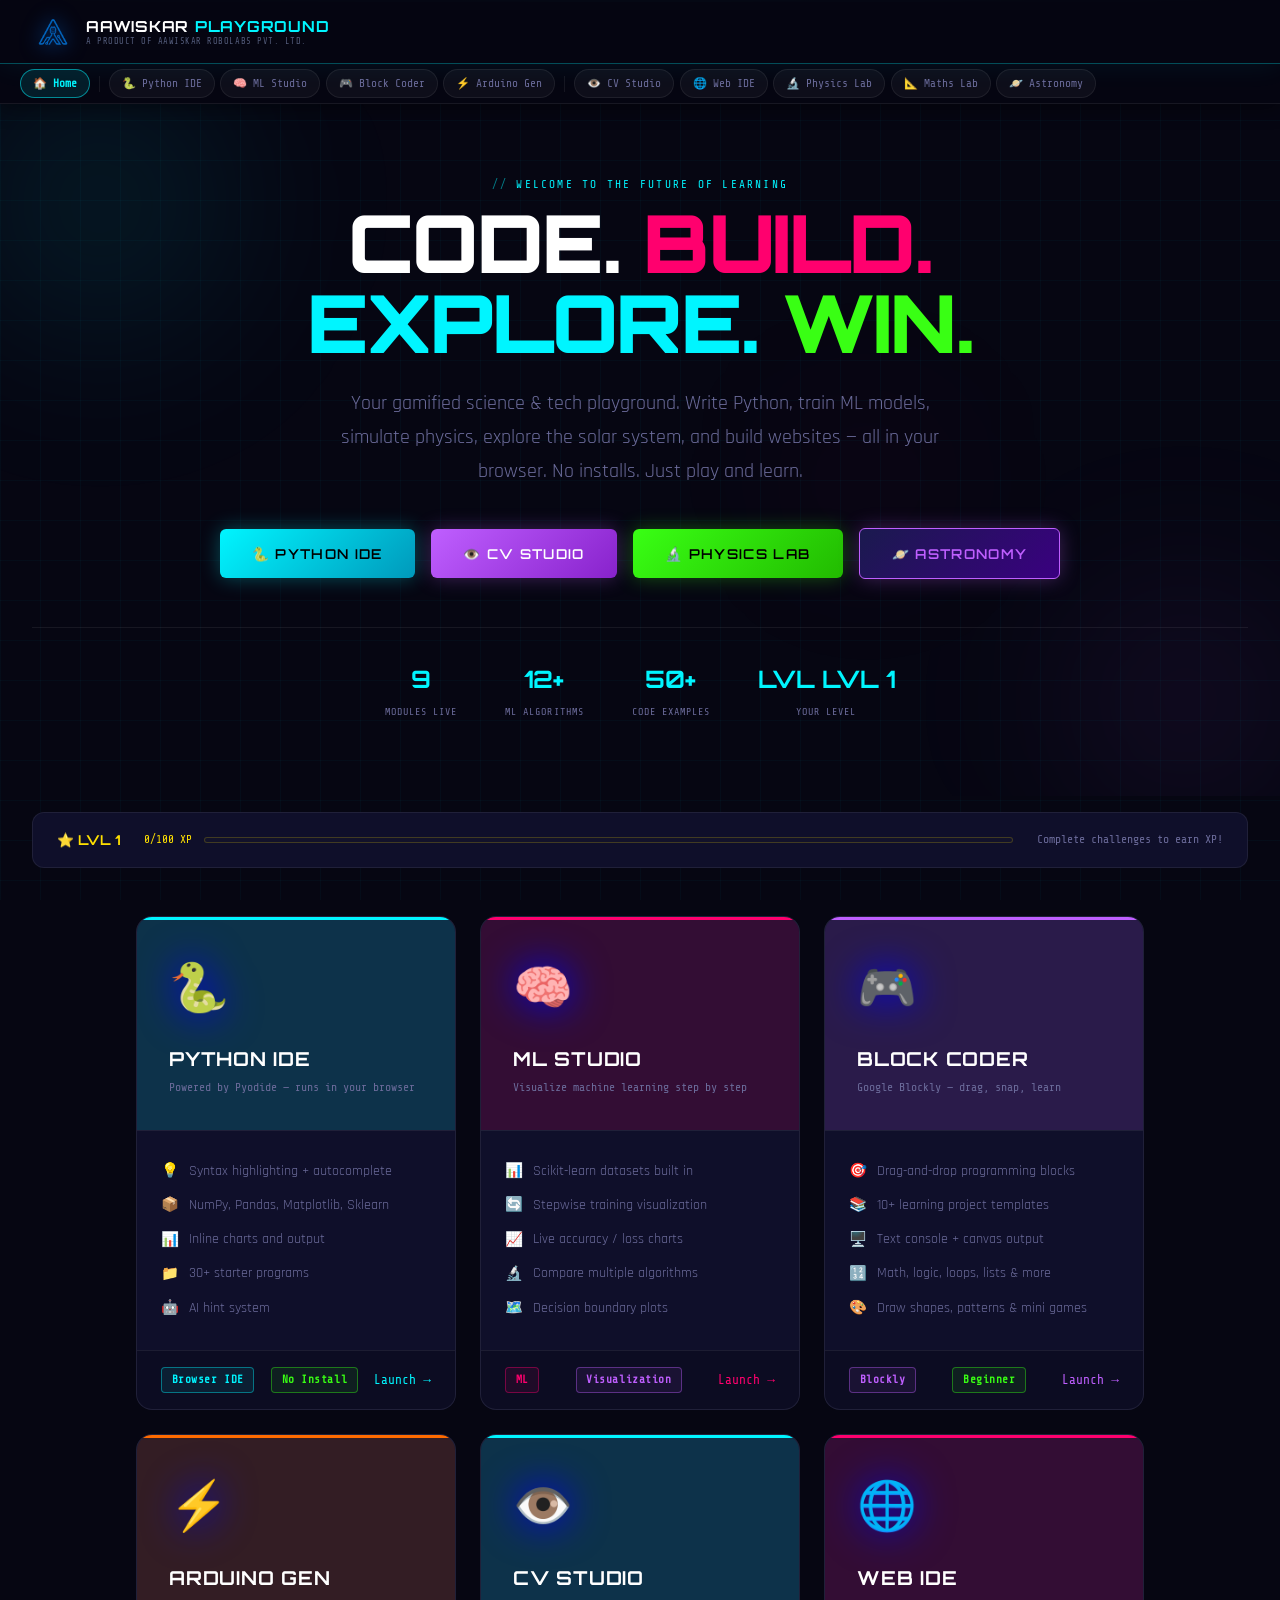
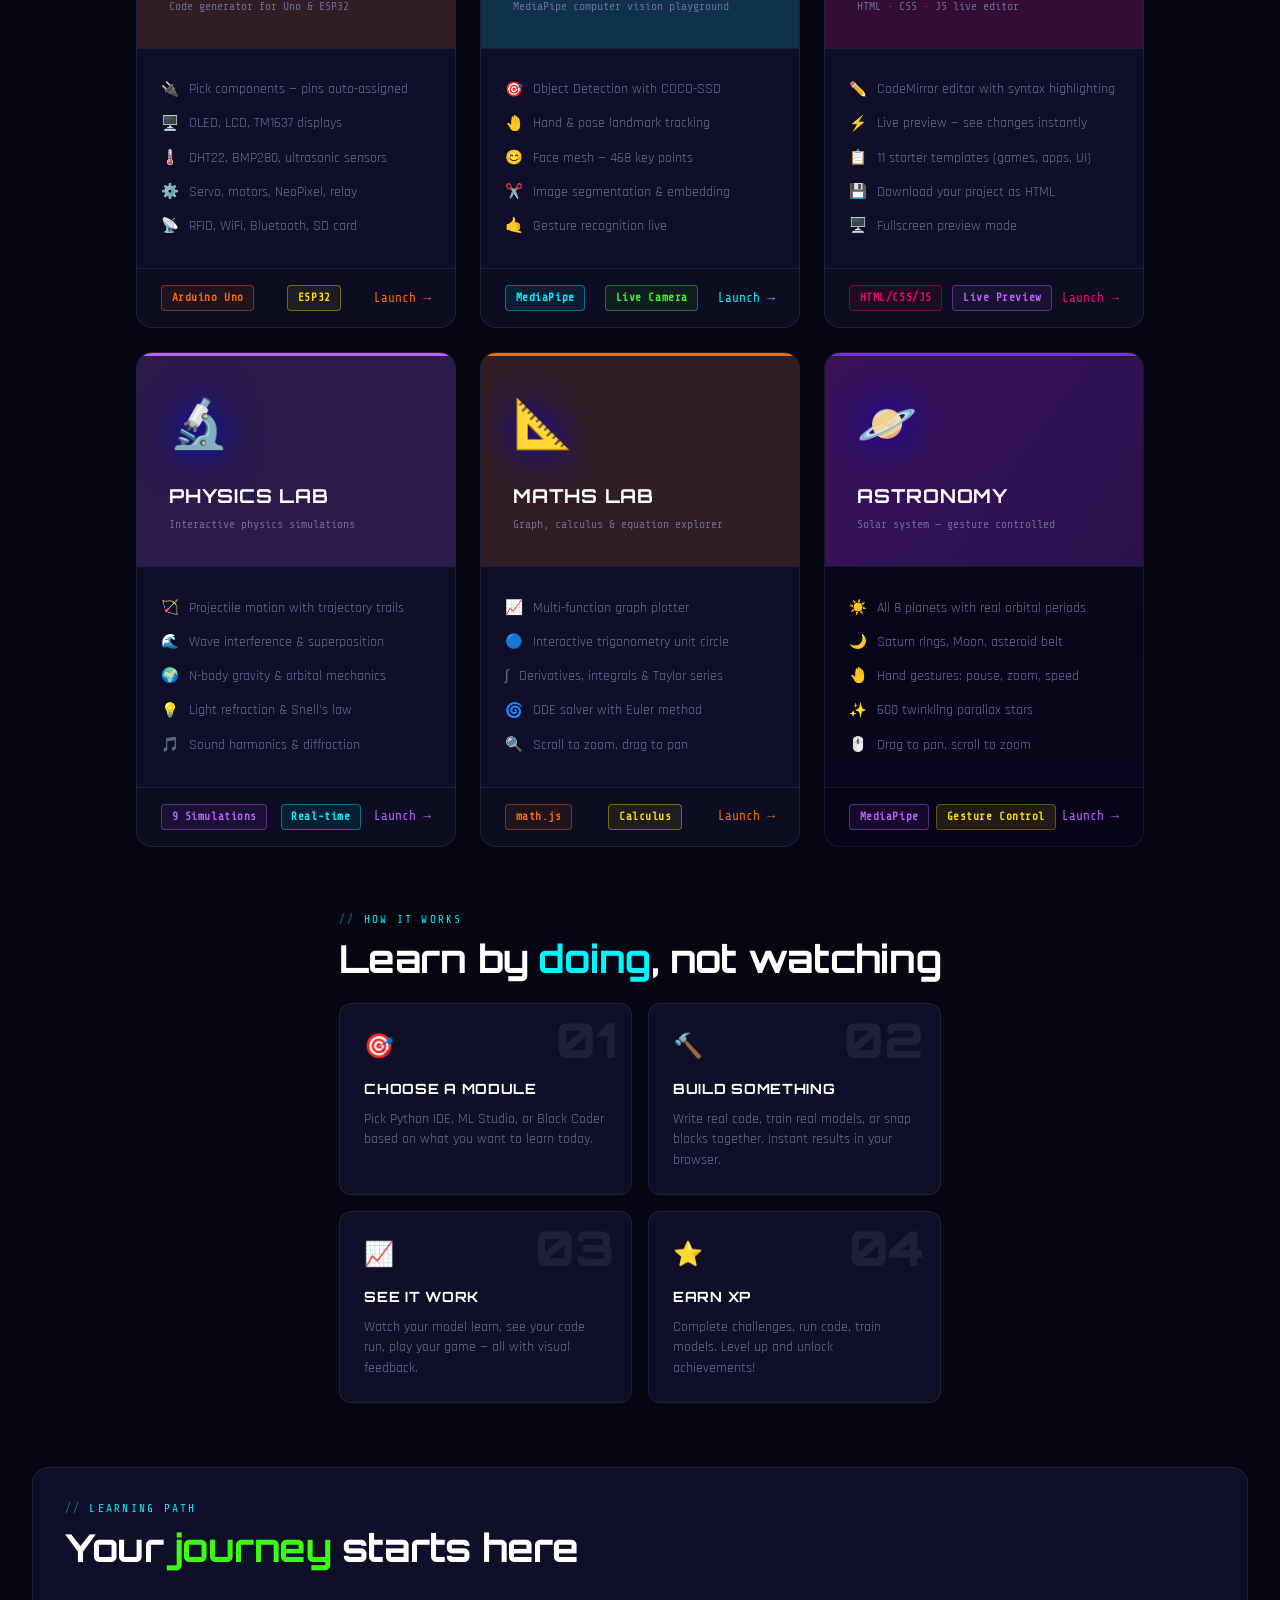
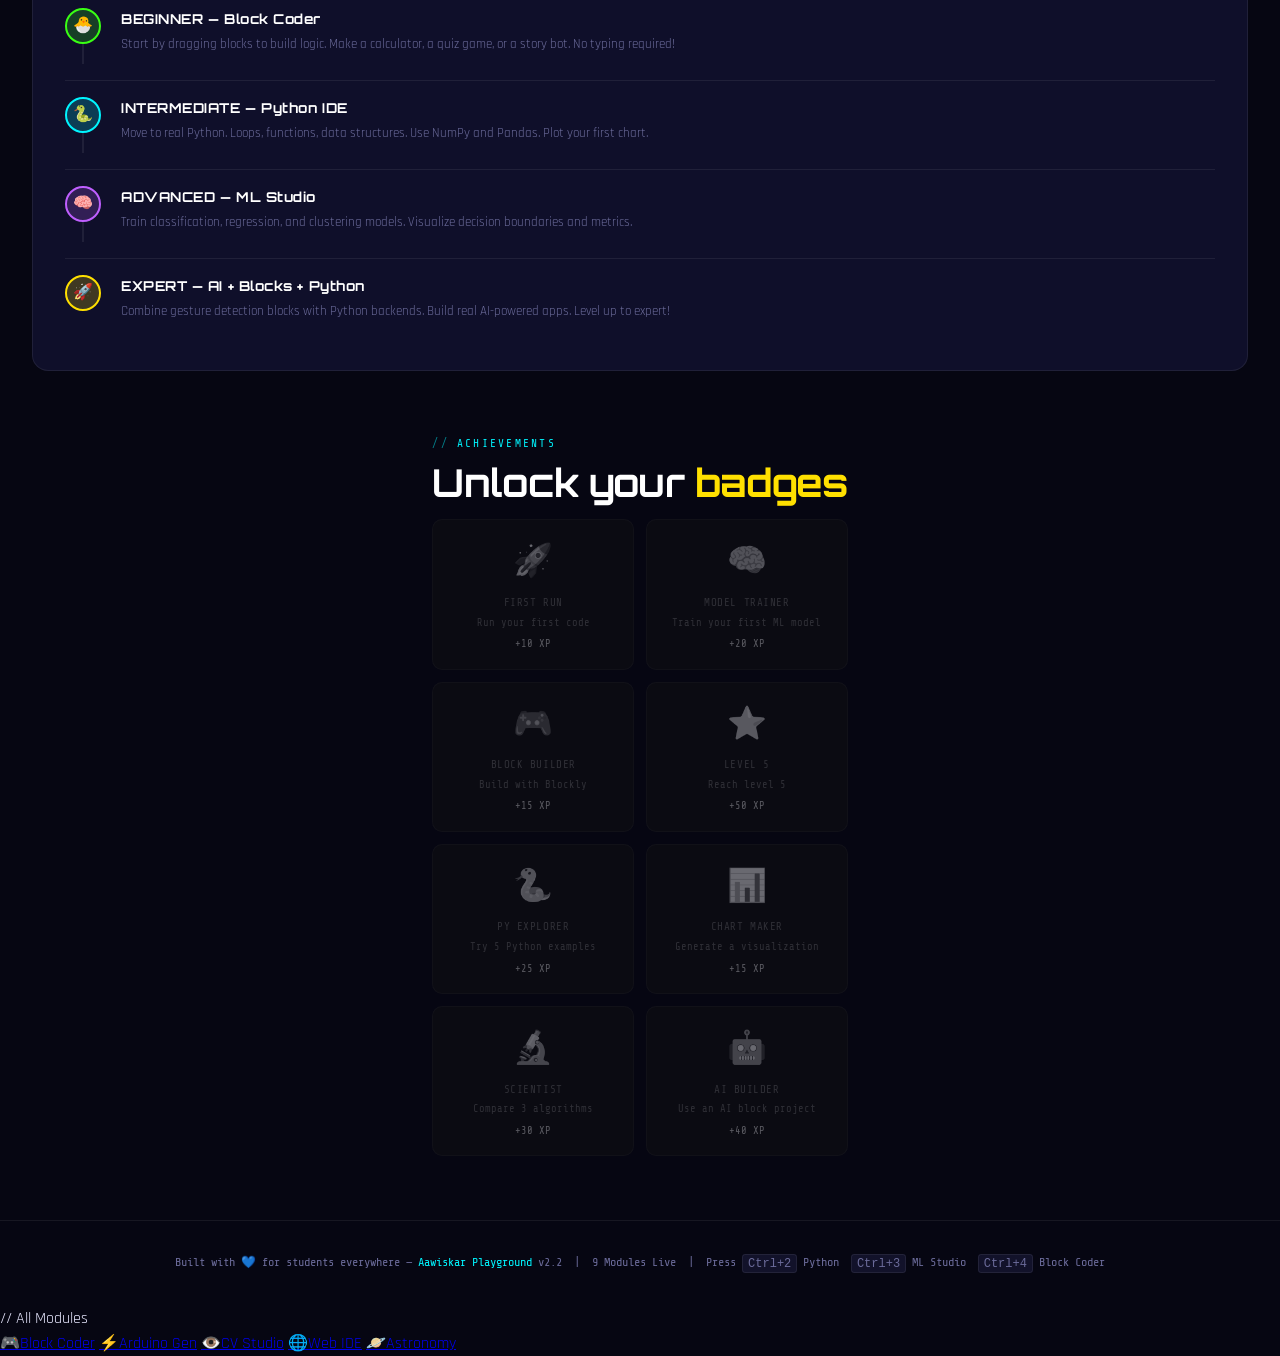
==== commit 7b0f61af: "Add files via upload" ====
--- a/index.html
+++ b/index.html
@@ -483,4 +483,45 @@
   });
 }
 </script>
+
+<!-- BOTTOM NAV (mobile PWA) -->
+<div class="bn-drawer-overlay" id="bn-overlay" onclick="closeBnDrawer()"></div>
+<div class="bn-drawer" id="bn-drawer">
+  <div class="bn-drawer-title">// All Modules</div>
+  <div class="bn-drawer-grid">
+    <a href="block.html"    class="bn-drawer-item"><span class="bn-drawer-icon">🎮</span>Block Coder</a>
+    <a href="arduino.html"  class="bn-drawer-item"><span class="bn-drawer-icon">⚡</span>Arduino Gen</a>
+    <a href="cv.html"       class="bn-drawer-item"><span class="bn-drawer-icon">👁️</span>CV Studio</a>
+    <a href="webide.html"   class="bn-drawer-item"><span class="bn-drawer-icon">🌐</span>Web IDE</a>
+    <a href="astronomy.html" class="bn-drawer-item"><span class="bn-drawer-icon">🪐</span>Astronomy</a>
+  </div>
+</div>
+<nav class="bottom-nav" id="bottom-nav">
+  <a href="index.html"   class="bn-item" data-page="index.html"><span class="bn-icon">🏠</span>Home</a>
+  <a href="python.html"  class="bn-item" data-page="python.html"><span class="bn-icon">🐍</span>Python</a>
+  <a href="ml.html"      class="bn-item" data-page="ml.html"><span class="bn-icon">🧠</span>ML</a>
+  <a href="physics.html" class="bn-item" data-page="physics.html"><span class="bn-icon">🔬</span>Physics</a>
+  <a href="maths.html"   class="bn-item" data-page="maths.html"><span class="bn-icon">📐</span>Maths</a>
+  <button class="bn-item bn-more" onclick="toggleBnDrawer()"><span class="bn-icon">⋯</span>More</button>
+</nav>
+<script>
+(function() {
+  // Mark active bottom nav item
+  var page = location.pathname.split('/').pop() || 'index.html';
+  document.querySelectorAll('.bn-item[data-page]').forEach(function(el) {
+    if (el.getAttribute('data-page') === page) el.classList.add('active');
+  });
+})();
+function toggleBnDrawer() {
+  var d = document.getElementById('bn-drawer');
+  var o = document.getElementById('bn-overlay');
+  var open = d.classList.toggle('open');
+  o.classList.toggle('open', open);
+}
+function closeBnDrawer() {
+  document.getElementById('bn-drawer').classList.remove('open');
+  document.getElementById('bn-overlay').classList.remove('open');
+}
+</script>
+
 </body>
--- a/style.css
+++ b/style.css
@@ -364,4 +364,456 @@
 .rounded{border-radius:6px}.rounded-lg{border-radius:12px}
 .border{border:1px solid var(--border-subtle)}
 .flex-1{flex:1}.overflow-auto{overflow:auto}.overflow-y-auto{overflow-y:auto}
-.shrink-0{flex-shrink:0}+.shrink-0{flex-shrink:0}
+
+/* ============================================================
+   MOBILE-FIRST OVERHAUL — PWA OPTIMIZATIONS
+   ============================================================ */
+
+/* Safe area insets for notched/punch-hole phones */
+:root {
+  --safe-top: env(safe-area-inset-top, 0px);
+  --safe-bottom: env(safe-area-inset-bottom, 0px);
+  --safe-left: env(safe-area-inset-left, 0px);
+  --safe-right: env(safe-area-inset-right, 0px);
+  --bottom-nav-height: 64px;
+}
+
+/* ── Body padding for bottom nav ── */
+@media (max-width: 768px) {
+  body {
+    padding-bottom: calc(var(--bottom-nav-height) + var(--safe-bottom));
+  }
+
+  /* Prevent double-tap zoom on buttons */
+  button, a, select, input, textarea {
+    touch-action: manipulation;
+  }
+
+  /* Better text rendering on mobile */
+  body {
+    -webkit-font-smoothing: antialiased;
+    text-size-adjust: 100%;
+    -webkit-text-size-adjust: 100%;
+  }
+}
+
+/* ── TOP NAV — tighter on mobile ── */
+@media (max-width: 768px) {
+  .nav {
+    height: 52px;
+    padding: 0 .75rem;
+    padding-top: var(--safe-top);
+  }
+
+  .nav-logo-text {
+    font-size: .78rem;
+  }
+
+  .nav-logo-sub {
+    display: none;
+  }
+
+  .nav-logo-icon {
+    width: 34px;
+    height: 34px;
+  }
+
+  .nav-logo-icon img {
+    width: 34px;
+    height: 34px;
+  }
+
+  .hamburger {
+    display: none; /* replaced by bottom nav */
+  }
+}
+
+/* ── MODULE STRIP — hide on mobile (replaced by bottom nav) ── */
+@media (max-width: 768px) {
+  .nav-module-strip {
+    display: none;
+  }
+}
+
+/* ── BOTTOM NAV BAR — mobile only ── */
+.bottom-nav {
+  display: none;
+}
+
+@media (max-width: 768px) {
+  .bottom-nav {
+    display: flex;
+    position: fixed;
+    bottom: 0;
+    left: 0;
+    right: 0;
+    height: calc(var(--bottom-nav-height) + var(--safe-bottom));
+    padding-bottom: var(--safe-bottom);
+    background: rgba(6, 6, 18, 0.97);
+    backdrop-filter: blur(20px);
+    -webkit-backdrop-filter: blur(20px);
+    border-top: 1px solid var(--border-glow);
+    box-shadow: 0 -4px 30px rgba(0, 245, 255, 0.08);
+    z-index: 200;
+    align-items: stretch;
+    justify-content: space-around;
+  }
+
+  .bn-item {
+    display: flex;
+    flex-direction: column;
+    align-items: center;
+    justify-content: center;
+    flex: 1;
+    gap: 3px;
+    text-decoration: none;
+    color: var(--text-dim);
+    font-family: var(--font-mono);
+    font-size: .55rem;
+    letter-spacing: .04em;
+    text-transform: uppercase;
+    transition: color .2s;
+    padding: 6px 2px 4px;
+    -webkit-tap-highlight-color: transparent;
+    position: relative;
+  }
+
+  .bn-item::before {
+    content: '';
+    position: absolute;
+    top: 0;
+    left: 20%;
+    right: 20%;
+    height: 2px;
+    background: var(--neon-cyan);
+    border-radius: 0 0 2px 2px;
+    opacity: 0;
+    transition: opacity .2s;
+  }
+
+  .bn-item.active {
+    color: var(--neon-cyan);
+  }
+
+  .bn-item.active::before {
+    opacity: 1;
+  }
+
+  .bn-icon {
+    font-size: 1.3rem;
+    line-height: 1;
+  }
+
+  .bn-more {
+    color: var(--text-dim);
+  }
+
+  /* "More" drawer */
+  .bn-drawer {
+    position: fixed;
+    bottom: calc(var(--bottom-nav-height) + var(--safe-bottom));
+    left: 0;
+    right: 0;
+    background: rgba(10, 10, 26, 0.98);
+    backdrop-filter: blur(20px);
+    -webkit-backdrop-filter: blur(20px);
+    border-top: 1px solid var(--border-subtle);
+    padding: 1rem;
+    display: none;
+    z-index: 199;
+    border-radius: 16px 16px 0 0;
+    box-shadow: 0 -8px 40px rgba(0,0,0,.6);
+  }
+
+  .bn-drawer.open {
+    display: block;
+  }
+
+  .bn-drawer-title {
+    font-family: var(--font-mono);
+    font-size: .65rem;
+    color: var(--text-dim);
+    letter-spacing: .15em;
+    text-transform: uppercase;
+    margin-bottom: .75rem;
+    padding-bottom: .5rem;
+    border-bottom: 1px solid var(--border-subtle);
+  }
+
+  .bn-drawer-grid {
+    display: grid;
+    grid-template-columns: 1fr 1fr;
+    gap: .5rem;
+  }
+
+  .bn-drawer-item {
+    display: flex;
+    align-items: center;
+    gap: .6rem;
+    padding: .75rem 1rem;
+    background: var(--bg-card);
+    border: 1px solid var(--border-subtle);
+    border-radius: 10px;
+    text-decoration: none;
+    color: var(--text-primary);
+    font-family: var(--font-mono);
+    font-size: .75rem;
+    transition: var(--transition);
+    -webkit-tap-highlight-color: transparent;
+  }
+
+  .bn-drawer-item:active {
+    background: rgba(0, 245, 255, .08);
+    border-color: rgba(0, 245, 255, .3);
+    color: var(--neon-cyan);
+  }
+
+  .bn-drawer-icon {
+    font-size: 1.2rem;
+  }
+
+  .bn-drawer-overlay {
+    position: fixed;
+    inset: 0;
+    z-index: 198;
+    display: none;
+  }
+
+  .bn-drawer-overlay.open {
+    display: block;
+  }
+}
+
+/* ── HERO — compact on mobile ── */
+@media (max-width: 768px) {
+  .hero {
+    padding: 1.5rem 1rem 2rem;
+  }
+
+  .hero-title {
+    font-size: clamp(2rem, 11vw, 3rem);
+    margin-bottom: 1rem;
+  }
+
+  .hero-subtitle {
+    font-size: .92rem;
+    margin-bottom: 1.5rem;
+  }
+
+  .hero-cta {
+    flex-direction: column;
+    align-items: stretch;
+    gap: .6rem;
+    margin-top: 1.5rem;
+  }
+
+  .hero-cta .btn {
+    width: 100%;
+    justify-content: center;
+    padding: .85rem 1rem;
+    font-size: .78rem;
+  }
+
+  .hero-stats {
+    gap: 1.5rem;
+    margin-top: 1.5rem;
+    padding-top: 1.5rem;
+    justify-content: space-evenly;
+  }
+
+  .stat-value {
+    font-size: 1.2rem;
+  }
+}
+
+/* ── MODULE GRID — single column on mobile ── */
+@media (max-width: 768px) {
+  .module-grid {
+    grid-template-columns: 1fr !important;
+    gap: .75rem;
+    padding: .75rem;
+  }
+
+  .module-card-header {
+    padding: 1.25rem;
+  }
+
+  .module-icon {
+    font-size: 2.2rem;
+    margin-bottom: .6rem;
+  }
+
+  .module-card-title {
+    font-size: 1rem;
+  }
+
+  .module-card-body {
+    padding: 1rem;
+  }
+
+  .module-card-footer {
+    padding: .75rem 1rem;
+  }
+}
+
+/* ── PAGE HEADER — mobile stack ── */
+@media (max-width: 768px) {
+  .page-header {
+    padding: .75rem 1rem;
+    gap: .5rem;
+  }
+
+  .page-header-info h1 {
+    font-size: 1rem;
+  }
+
+  .page-header-info p {
+    font-size: .72rem;
+  }
+
+  .page-header-actions {
+    width: 100%;
+    overflow-x: auto;
+    flex-wrap: nowrap;
+    padding-bottom: .25rem;
+  }
+
+  .page-header-actions .btn {
+    white-space: nowrap;
+    flex-shrink: 0;
+    padding: .45rem .85rem;
+    font-size: .65rem;
+  }
+}
+
+/* ── BUTTONS — bigger tap targets ── */
+@media (max-width: 768px) {
+  .btn {
+    min-height: 44px;
+  }
+
+  .btn-sm {
+    min-height: 36px;
+  }
+
+  .btn-icon {
+    width: 44px;
+    height: 44px;
+    min-height: 44px;
+  }
+}
+
+/* ── FORMS — bigger inputs ── */
+@media (max-width: 768px) {
+  select,
+  input[type="text"],
+  input[type="number"],
+  textarea {
+    font-size: 16px; /* prevents iOS zoom on focus */
+    padding: .65rem .9rem;
+    min-height: 44px;
+  }
+}
+
+/* ── CARD / SECTION SPACING ── */
+@media (max-width: 768px) {
+  .section {
+    padding: 1rem;
+  }
+
+  .card {
+    padding: 1rem;
+  }
+
+  .features-grid {
+    grid-template-columns: 1fr;
+    gap: .75rem;
+  }
+
+  .how-grid {
+    grid-template-columns: 1fr;
+    gap: .75rem;
+  }
+
+  .achievement-grid {
+    grid-template-columns: repeat(2, 1fr);
+  }
+
+  .learn-path {
+    margin: .75rem;
+    padding: 1rem;
+  }
+
+  .xp-display {
+    margin: .5rem 1rem;
+    flex-direction: column;
+    align-items: flex-start;
+    gap: .5rem;
+  }
+}
+
+/* ── TERMINAL — scroll on mobile ── */
+@media (max-width: 768px) {
+  .terminal-body {
+    font-size: .75rem;
+    padding: .75rem;
+    overflow-x: auto;
+    -webkit-overflow-scrolling: touch;
+  }
+}
+
+/* ── TAB BAR — bigger touch targets ── */
+@media (max-width: 768px) {
+  .tab-item {
+    padding: .75rem .9rem;
+    font-size: .72rem;
+  }
+}
+
+/* ── TOAST — bottom of screen (above nav bar) ── */
+@media (max-width: 768px) {
+  #toast-container {
+    bottom: calc(var(--bottom-nav-height) + var(--safe-bottom) + .75rem);
+    right: .75rem;
+    left: .75rem;
+  }
+
+  .toast {
+    max-width: 100%;
+  }
+}
+
+/* ── MOBILE MENU — remove (replaced by bottom nav + drawer) ── */
+@media (max-width: 768px) {
+  .mobile-menu {
+    display: none !important;
+  }
+}
+
+/* ── SECTION TITLES — smaller on phone ── */
+@media (max-width: 768px) {
+  .section-title {
+    font-size: 1.3rem;
+  }
+}
+
+/* ── PANEL LABEL TEXT ── */
+@media (max-width: 768px) {
+  .panel-label {
+    font-size: .65rem;
+    padding: .4rem .75rem;
+  }
+}
+
+/* ── ACTIVE PRESS FEEDBACK ── */
+@media (max-width: 768px) {
+  .btn:active,
+  .module-card:active,
+  .bn-item:active {
+    transform: scale(0.97);
+    opacity: 0.85;
+    transition: transform .1s, opacity .1s;
+  }
+}
+
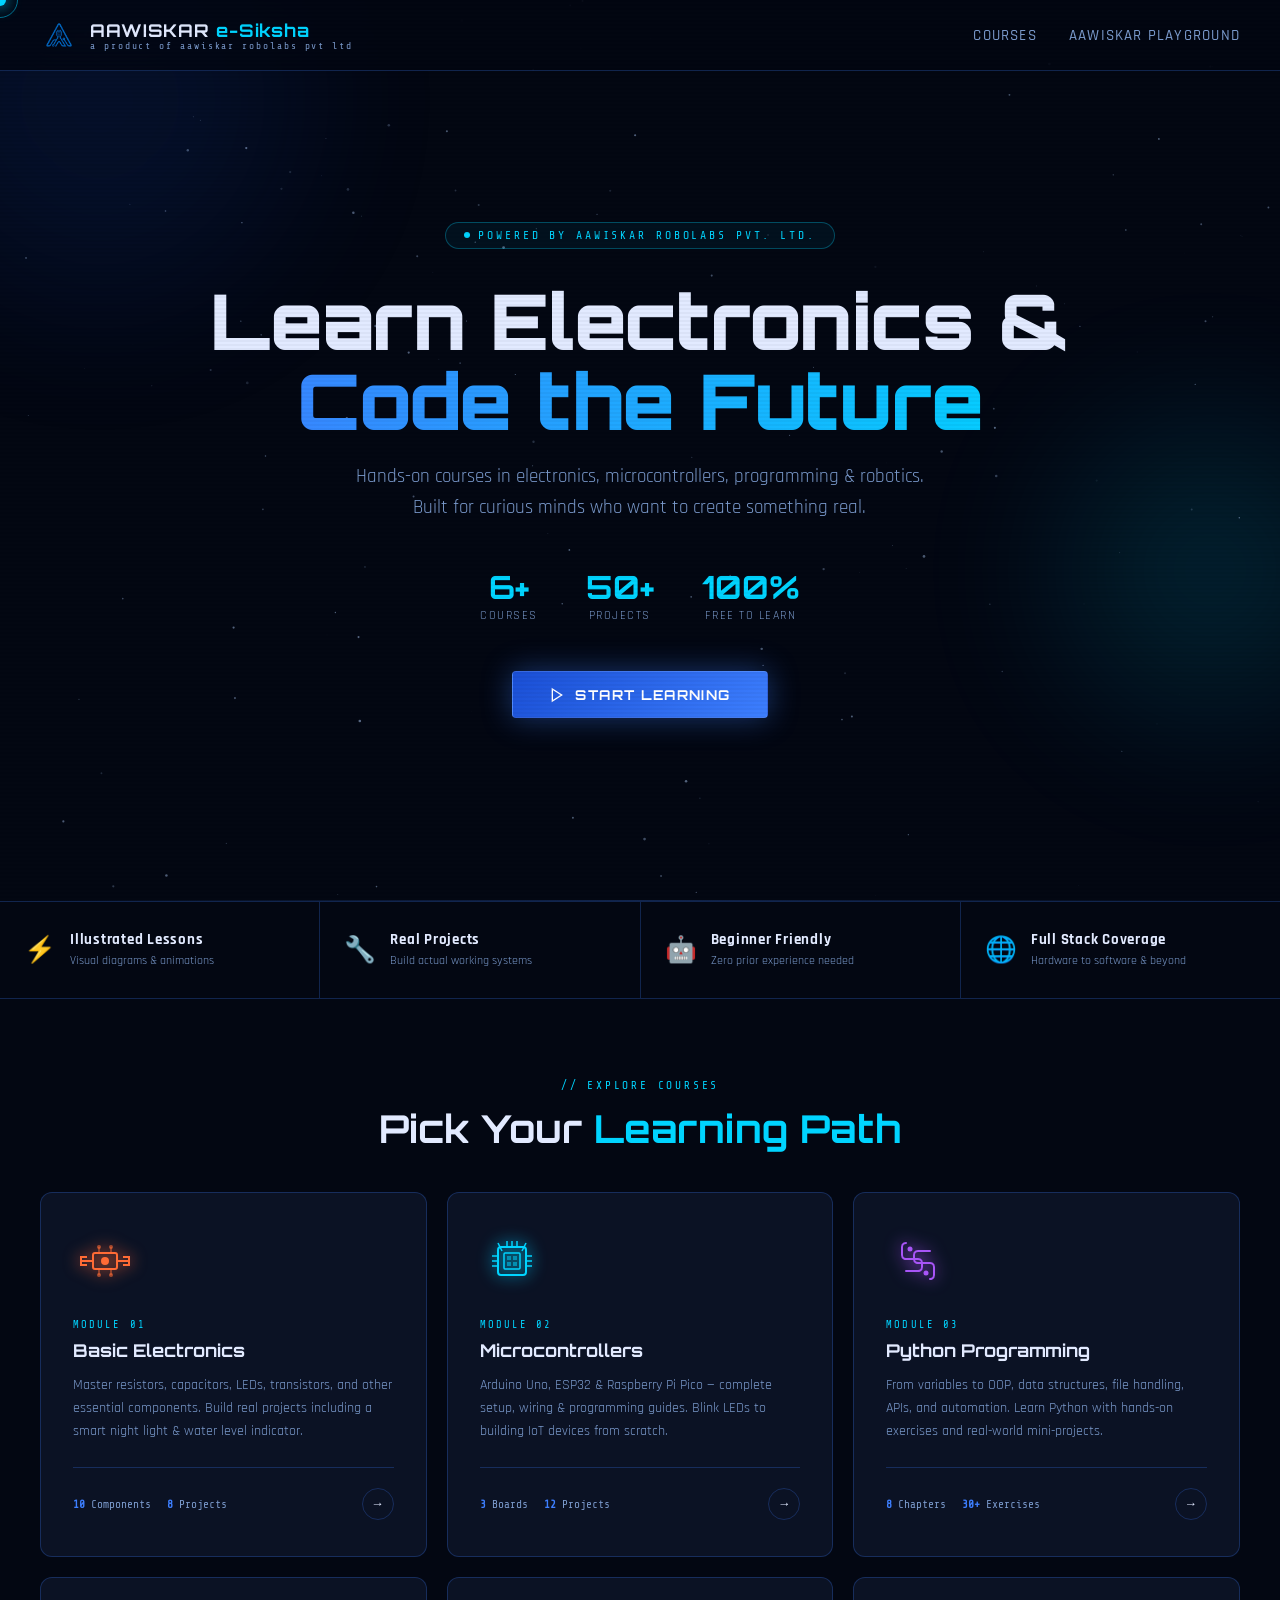
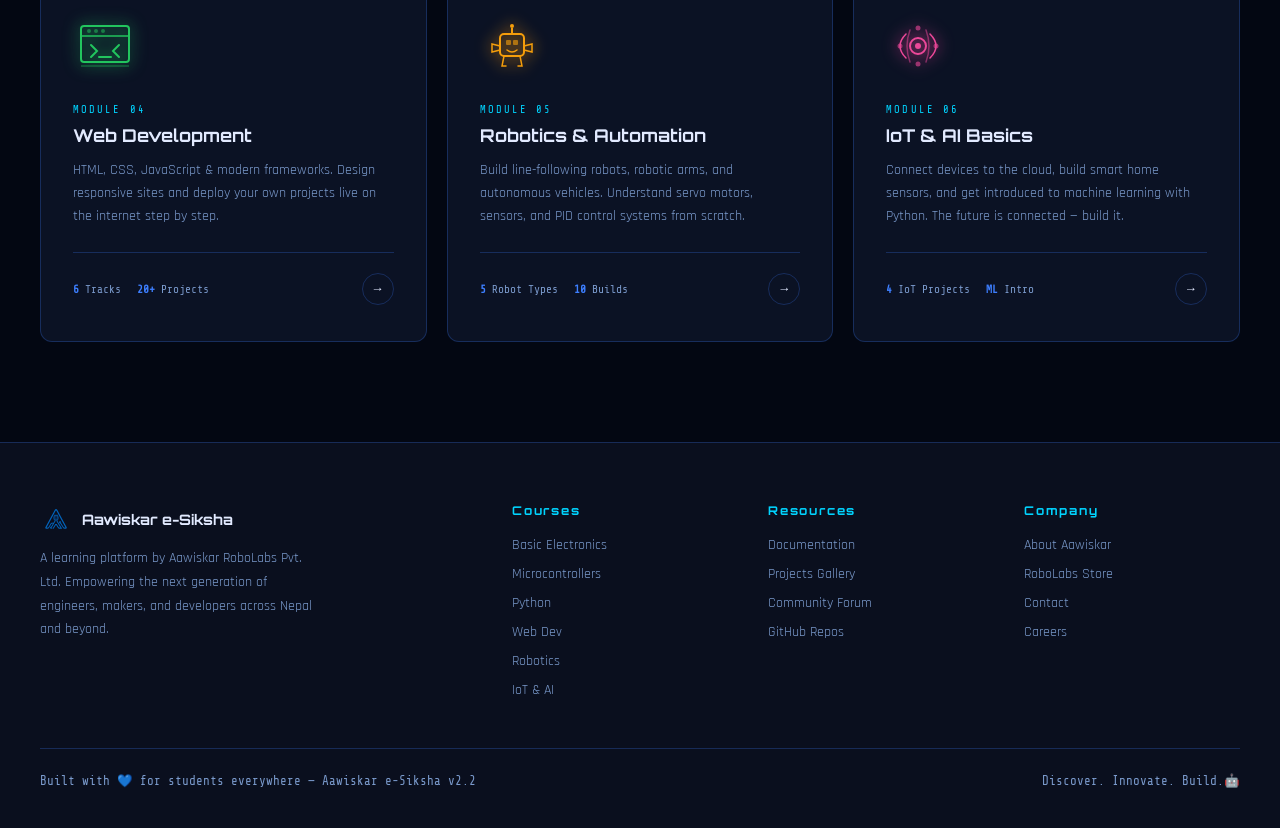
==== commit c0f44335: "Add files via upload" ====
--- a/index.html
+++ b/index.html
@@ -3,525 +3,702 @@
 <head>
 <meta charset="UTF-8">
 <meta name="viewport" content="width=device-width, initial-scale=1.0">
-  <link rel="manifest" href="manifest.json">
-  <meta name="theme-color" content="#00f5ff">
-  <meta name="mobile-web-app-capable" content="yes">
-  <meta name="apple-mobile-web-app-capable" content="yes">
-  <meta name="apple-mobile-web-app-status-bar-style" content="black-translucent">
-  <meta name="apple-mobile-web-app-title" content="Aawiskar">
-  <link rel="apple-touch-icon" href="icons/icon-192x192.png">
-<title>Aawiskar Playground — Learn. Build. Play.</title>
-<link rel="stylesheet" href="style.css">
+<title>Aawiskar e-Siksha | Learn. Build. Innovate.</title>
+<link rel="icon" href="favicon.png" type="image/png">
+<link href="https://fonts.googleapis.com/css2?family=Orbitron:wght@400;700;900&family=Rajdhani:wght@300;400;500;600;700&family=Share+Tech+Mono&display=swap" rel="stylesheet">
 <style>
-.hero-cta{display:flex;align-items:center;gap:1rem;justify-content:center;flex-wrap:wrap;margin-top:2.5rem}
-.hero-stats{display:flex;align-items:center;gap:3rem;justify-content:center;flex-wrap:wrap;margin-top:3rem;padding-top:2rem;border-top:1px solid var(--border-subtle)}
-.module-grid{display:grid;grid-template-columns:repeat(auto-fit,minmax(320px,1fr));gap:1.5rem;padding:2rem}
-.module-card{background:var(--bg-card);border:1px solid var(--border-subtle);border-radius:16px;overflow:hidden;transition:var(--transition);cursor:pointer;text-decoration:none;display:block}
-.module-card:hover{transform:translateY(-4px);box-shadow:0 16px 40px rgba(0,0,0,.5)}
-.module-card-header{padding:2rem;position:relative;overflow:hidden}
-.module-card-header::before{content:'';position:absolute;top:0;right:0;bottom:0;left:0;opacity:.15;background:var(--accent)}
-.module-icon{font-size:3rem;margin-bottom:1rem;display:block;position:relative;z-index:1;filter:drop-shadow(0 0 20px currentColor)}
-.module-card-title{font-family:var(--font-display);font-size:1.2rem;font-weight:700;color:var(--text-bright);position:relative;z-index:1;letter-spacing:.04em}
-.module-card-sub{font-family:var(--font-mono);font-size:.72rem;color:var(--text-dim);margin-top:.25rem;position:relative;z-index:1}
-.module-card-body{padding:1.5rem;border-top:1px solid var(--border-subtle)}
-.module-feature{display:flex;align-items:center;gap:.6rem;padding:.35rem 0;font-size:.85rem;color:var(--text-dim);font-family:var(--font-body)}
-.module-feature span:first-child{font-size:.9rem}
-.module-card-footer{padding:1rem 1.5rem;background:rgba(0,0,0,.2);display:flex;align-items:center;justify-content:space-between;border-top:1px solid var(--border-subtle)}
-.module-card[data-color="cyan"] .module-card-header{--accent:var(--neon-cyan);border-top:3px solid var(--neon-cyan)}
-.module-card[data-color="pink"] .module-card-header{--accent:var(--neon-pink);border-top:3px solid var(--neon-pink)}
-.module-card[data-color="purple"] .module-card-header{--accent:var(--neon-purple);border-top:3px solid var(--neon-purple)}
-.module-card[data-color="cyan"]:hover{border-color:rgba(0,245,255,.4);box-shadow:0 16px 40px rgba(0,0,0,.5),0 0 30px rgba(0,245,255,.07)}
-.module-card[data-color="pink"]:hover{border-color:rgba(255,0,110,.4);box-shadow:0 16px 40px rgba(0,0,0,.5),0 0 30px rgba(255,0,110,.07)}
-.module-card[data-color="purple"]:hover{border-color:rgba(191,95,255,.4);box-shadow:0 16px 40px rgba(0,0,0,.5),0 0 30px rgba(191,95,255,.07)}
-.module-card[data-color="orange"] .module-card-header{--accent:var(--neon-orange);border-top:3px solid var(--neon-orange)}
-.module-card[data-color="orange"]:hover{border-color:rgba(255,107,0,.4);box-shadow:0 16px 40px rgba(0,0,0,.5),0 0 30px rgba(255,107,0,.07)}
-.section{padding:2rem;max-width:1400px;margin:0 auto}
-.how-grid{display:grid;grid-template-columns:repeat(auto-fit,minmax(220px,1fr));gap:1rem;margin-top:1.5rem}
-.how-card{background:var(--bg-card);border:1px solid var(--border-subtle);border-radius:12px;padding:1.5rem;position:relative}
-.how-num{font-family:var(--font-display);font-size:3rem;font-weight:900;color:var(--border-subtle);position:absolute;top:.75rem;right:1rem;line-height:1}
-.how-card h3{font-family:var(--font-display);font-size:.88rem;font-weight:700;color:var(--text-bright);letter-spacing:.05em;margin-bottom:.5rem}
-.how-card p{font-size:.85rem;color:var(--text-dim);line-height:1.5}
-.learn-path{background:var(--bg-card);border:1px solid var(--border-subtle);border-radius:16px;padding:2rem;margin:2rem}
-.path-items{display:flex;flex-direction:column;gap:0;margin-top:1.5rem}
-.path-item{display:flex;align-items:flex-start;gap:1.25rem;padding:1rem 0;border-bottom:1px solid var(--border-subtle)}
-.path-item:last-child{border-bottom:none}
-.path-dot-wrap{display:flex;flex-direction:column;align-items:center;flex-shrink:0}
-.path-dot-circle{width:36px;height:36px;border-radius:50%;display:flex;align-items:center;justify-content:center;font-size:1rem;flex-shrink:0}
-.path-connector{width:2px;flex:1;min-height:20px;background:var(--border-subtle)}
-.path-item-text h4{font-family:var(--font-display);font-size:.85rem;font-weight:700;color:var(--text-bright);letter-spacing:.04em;margin-bottom:.25rem}
-.path-item-text p{font-size:.83rem;color:var(--text-dim)}
-.xp-display{display:flex;align-items:center;gap:1.5rem;background:var(--bg-card);border:1px solid var(--border-subtle);border-radius:12px;padding:1rem 1.5rem;margin:1rem 2rem}
-.achievement-grid{display:grid;grid-template-columns:repeat(auto-fill,minmax(160px,1fr));gap:.75rem;margin-top:1rem}
-.achievement{background:var(--bg-panel);border:1px solid var(--border-subtle);border-radius:10px;padding:1rem;text-align:center;transition:var(--transition)}
-.achievement.unlocked{border-color:var(--neon-yellow);background:rgba(255,224,0,.05)}
-.achievement.locked{opacity:.4;filter:grayscale(1)}
-.achievement-icon{font-size:2rem;display:block;margin-bottom:.4rem}
-.achievement-name{font-family:var(--font-mono);font-size:.68rem;color:var(--text-dim);letter-spacing:.05em}
-.achievement.unlocked .achievement-name{color:var(--neon-yellow)}
-footer{padding:2rem;text-align:center;border-top:1px solid var(--border-subtle);color:var(--text-dim);font-family:var(--font-mono);font-size:.75rem;margin-top:2rem}
-footer span{color:var(--neon-cyan)}
+  :root {
+    --blue: #1a4fd6;
+    --blue-light: #3d7fff;
+    --blue-glow: #4d9fff;
+    --cyan: #00d4ff;
+    --dark: #030712;
+    --dark2: #0a0f1e;
+    --dark3: #0d1529;
+    --card-bg: rgba(13,21,41,0.85);
+    --border: rgba(61,127,255,0.25);
+    --text: #e2eaff;
+    --text-dim: #7a9acc;
+  }
+
+  * { margin: 0; padding: 0; box-sizing: border-box; }
+
+  body {
+    background: var(--dark);
+    color: var(--text);
+    font-family: 'Rajdhani', sans-serif;
+    overflow-x: hidden;
+    cursor: none;
+  }
+
+  /* Custom cursor */
+  .cursor {
+    width: 12px; height: 12px;
+    background: var(--cyan);
+    border-radius: 50%;
+    position: fixed; pointer-events: none; z-index: 9999;
+    transform: translate(-50%,-50%);
+    transition: transform 0.1s, opacity 0.2s;
+    box-shadow: 0 0 15px var(--cyan);
+  }
+  .cursor-ring {
+    width: 36px; height: 36px;
+    border: 1.5px solid rgba(0,212,255,0.5);
+    border-radius: 50%;
+    position: fixed; pointer-events: none; z-index: 9998;
+    transform: translate(-50%,-50%);
+    transition: transform 0.15s ease-out, width 0.2s, height 0.2s;
+  }
+
+  /* Starfield */
+  #stars-canvas {
+    position: fixed; top: 0; left: 0; width: 100%; height: 100%;
+    z-index: 0; pointer-events: none;
+  }
+
+  /* Scanline overlay */
+  body::before {
+    content: '';
+    position: fixed; top: 0; left: 0; width: 100%; height: 100%;
+    background: repeating-linear-gradient(0deg, transparent, transparent 2px, rgba(0,0,0,0.03) 2px, rgba(0,0,0,0.03) 4px);
+    pointer-events: none; z-index: 1000;
+  }
+
+  /* NAV */
+  nav {
+    position: fixed; top: 0; width: 100%; z-index: 500;
+    padding: 16px 40px;
+    display: flex; align-items: center; justify-content: space-between;
+    background: rgba(3,7,18,0.8);
+    backdrop-filter: blur(20px);
+    border-bottom: 1px solid var(--border);
+  }
+  .nav-logo { display: flex; align-items: center; gap: 12px; text-decoration: none; }
+  .nav-logo img { width: 38px; height: 38px; }
+  .nav-logo-text { font-family: 'Orbitron', monospace; font-size: 1.1rem; font-weight: 700; color: var(--text); letter-spacing: 0.05em; }
+  .nav-logo-text span { color: var(--cyan); }
+  .nav-sub { font-family: 'Share Tech Mono', monospace; font-size: 0.6rem; color: var(--text-dim); letter-spacing: 0.2em; display: block; margin-top: -2px; }
+  .nav-links { display: flex; gap: 32px; list-style: none; }
+  .nav-links a { color: var(--text-dim); text-decoration: none; font-size: 0.95rem; font-weight: 500; letter-spacing: 0.08em; text-transform: uppercase; transition: color 0.2s; }
+  .nav-links a:hover { color: var(--cyan); }
+
+  /* HERO */
+  .hero {
+    min-height: 100vh;
+    display: flex; align-items: center; justify-content: center;
+    position: relative; z-index: 1;
+    padding: 120px 40px 80px;
+    text-align: center;
+  }
+  .hero-content { max-width: 900px; }
+
+  .hero-badge {
+    display: inline-flex; align-items: center; gap: 8px;
+    font-family: 'Share Tech Mono', monospace;
+    font-size: 0.72rem;
+    color: var(--cyan);
+    letter-spacing: 0.25em;
+    text-transform: uppercase;
+    padding: 6px 18px;
+    border: 1px solid rgba(0,212,255,0.3);
+    border-radius: 100px;
+    margin-bottom: 32px;
+    background: rgba(0,212,255,0.05);
+    animation: fadeUp 0.8s ease both;
+  }
+  .badge-dot { width: 6px; height: 6px; background: var(--cyan); border-radius: 50%; animation: pulse 1.5s infinite; }
+
+  .hero h1 {
+    font-family: 'Orbitron', monospace;
+    font-size: clamp(2.4rem, 6vw, 5rem);
+    font-weight: 900;
+    line-height: 1.05;
+    letter-spacing: -0.01em;
+    animation: fadeUp 0.8s 0.1s ease both;
+  }
+  .hero h1 .line2 {
+  display: block;
+  background: linear-gradient(90deg, var(--blue-light), var(--cyan));
+  background-clip: text;
+  -webkit-background-clip: text;
+  color: transparent;
+  -webkit-text-fill-color: transparent;
+}
+  .hero-sub {
+    font-size: 1.2rem;
+    color: var(--text-dim);
+    margin-top: 20px;
+    line-height: 1.6;
+    font-weight: 400;
+    animation: fadeUp 0.8s 0.2s ease both;
+  }
+
+  .hero-stats {
+    display: flex; justify-content: center; gap: 48px;
+    margin-top: 48px;
+    animation: fadeUp 0.8s 0.3s ease both;
+  }
+  .stat { text-align: center; }
+  .stat-num { font-family: 'Orbitron', monospace; font-size: 2rem; font-weight: 700; color: var(--cyan); line-height: 1; }
+  .stat-label { font-size: 0.78rem; color: var(--text-dim); letter-spacing: 0.12em; text-transform: uppercase; margin-top: 4px; }
+
+  .hero-cta {
+    margin-top: 48px;
+    animation: fadeUp 0.8s 0.4s ease both;
+  }
+  .btn-primary {
+    display: inline-flex; align-items: center; gap: 10px;
+    background: linear-gradient(135deg, var(--blue), var(--blue-light));
+    color: #fff; text-decoration: none;
+    padding: 14px 36px; border-radius: 4px;
+    font-family: 'Orbitron', monospace; font-size: 0.85rem; font-weight: 700;
+    letter-spacing: 0.1em; text-transform: uppercase;
+    box-shadow: 0 0 30px rgba(61,127,255,0.4);
+    transition: all 0.3s;
+    border: 1px solid rgba(255,255,255,0.1);
+    cursor: none;
+  }
+  .btn-primary:hover { transform: translateY(-2px); box-shadow: 0 0 50px rgba(61,127,255,0.6); }
+
+  /* Grid divider */
+  .grid-line {
+    width: 100%; height: 1px;
+    background: linear-gradient(90deg, transparent, var(--border), transparent);
+    position: relative; z-index: 1;
+  }
+
+  /* SECTION */
+  section { position: relative; z-index: 1; }
+
+  .section-header {
+    text-align: center; padding: 80px 40px 40px;
+  }
+  .section-tag {
+    font-family: 'Share Tech Mono', monospace;
+    font-size: 0.7rem; color: var(--cyan);
+    letter-spacing: 0.25em; text-transform: uppercase;
+    margin-bottom: 12px;
+  }
+  .section-title {
+    font-family: 'Orbitron', monospace;
+    font-size: clamp(1.6rem, 3vw, 2.5rem);
+    font-weight: 700;
+    color: var(--text);
+  }
+  .section-title span { color: var(--cyan); }
+
+  /* COURSE TILES */
+  .courses-grid {
+    display: grid;
+    grid-template-columns: repeat(3, 1fr);
+    gap: 20px;
+    padding: 0 40px 100px;
+    max-width: 1300px;
+    margin: 0 auto;
+  }
+
+  .course-tile {
+    background: var(--card-bg);
+    border: 1px solid var(--border);
+    border-radius: 12px;
+    padding: 36px 32px;
+    text-decoration: none;
+    color: var(--text);
+    position: relative;
+    overflow: hidden;
+    transition: all 0.4s;
+    display: block;
+    cursor: none;
+  }
+  .course-tile::before {
+    content: '';
+    position: absolute; inset: 0;
+    background: linear-gradient(135deg, rgba(61,127,255,0.06), transparent);
+    opacity: 0; transition: opacity 0.4s;
+  }
+  .course-tile:hover { border-color: rgba(61,127,255,0.6); transform: translateY(-4px); box-shadow: 0 20px 60px rgba(26,79,214,0.2); }
+  .course-tile:hover::before { opacity: 1; }
+
+  .tile-icon {
+    width: 64px; height: 64px;
+    margin-bottom: 20px;
+  }
+  .tile-tag {
+    font-family: 'Share Tech Mono', monospace;
+    font-size: 0.65rem; color: var(--cyan);
+    letter-spacing: 0.2em; text-transform: uppercase;
+    margin-bottom: 8px;
+  }
+  .tile-title {
+    font-family: 'Orbitron', monospace;
+    font-size: 1.1rem; font-weight: 700;
+    color: var(--text); margin-bottom: 12px;
+    line-height: 1.3;
+  }
+  .tile-desc {
+    font-size: 0.9rem; color: var(--text-dim);
+    line-height: 1.6; font-weight: 400;
+  }
+  .tile-meta {
+    display: flex; align-items: center; gap: 16px;
+    margin-top: 24px; padding-top: 20px;
+    border-top: 1px solid var(--border);
+  }
+  .tile-stat {
+    font-family: 'Share Tech Mono', monospace;
+    font-size: 0.7rem; color: var(--text-dim);
+  }
+  .tile-stat b { color: var(--blue-light); }
+  .tile-arrow {
+    margin-left: auto; width: 32px; height: 32px;
+    border: 1px solid var(--border);
+    border-radius: 50%;
+    display: flex; align-items: center; justify-content: center;
+    transition: all 0.3s; font-size: 0.8rem;
+  }
+  .course-tile:hover .tile-arrow { background: var(--blue); border-color: var(--blue); }
+
+  /* Tile color accents */
+  .tile-1 .tile-icon { filter: drop-shadow(0 0 8px #ff6b35); }
+  .tile-2 .tile-icon { filter: drop-shadow(0 0 8px var(--cyan)); }
+  .tile-3 .tile-icon { filter: drop-shadow(0 0 8px #a855f7); }
+  .tile-4 .tile-icon { filter: drop-shadow(0 0 8px #22c55e); }
+  .tile-5 .tile-icon { filter: drop-shadow(0 0 8px #f59e0b); }
+  .tile-6 .tile-icon { filter: drop-shadow(0 0 8px #ec4899); }
+
+  .tile-1 { --accent: #ff6b35; }
+  .tile-2 { --accent: var(--cyan); }
+  .tile-3 { --accent: #a855f7; }
+  .tile-4 { --accent: #22c55e; }
+  .tile-5 { --accent: #f59e0b; }
+  .tile-6 { --accent: #ec4899; }
+
+  .course-tile:hover .tile-tag { color: var(--accent); }
+
+  /* FEATURE BAR */
+  .feature-bar {
+    display: flex; justify-content: center; gap: 0;
+    border-top: 1px solid var(--border);
+    border-bottom: 1px solid var(--border);
+    margin: 0 0 0;
+    overflow: hidden;
+  }
+  .feature-item {
+    flex: 1; padding: 28px 24px;
+    display: flex; align-items: center; gap: 14px;
+    border-right: 1px solid var(--border);
+  }
+  .feature-item:last-child { border-right: none; }
+  .feature-icon { font-size: 1.6rem; }
+  .feature-text strong {
+    display: block; font-family: 'Rajdhani', sans-serif;
+    font-size: 0.95rem; font-weight: 700; color: var(--text);
+    letter-spacing: 0.05em;
+  }
+  .feature-text span { font-size: 0.78rem; color: var(--text-dim); }
+
+  /* FOOTER */
+  footer {
+    position: relative; z-index: 1;
+    background: var(--dark2);
+    border-top: 1px solid var(--border);
+    padding: 60px 40px 40px;
+  }
+  .footer-inner {
+    max-width: 1300px; margin: 0 auto;
+    display: grid; grid-template-columns: 2fr 1fr 1fr 1fr; gap: 40px;
+  }
+  .footer-brand p {
+    color: var(--text-dim); font-size: 0.875rem;
+    line-height: 1.7; margin-top: 12px; max-width: 280px;
+  }
+  .footer-logo { display: flex; align-items: center; gap: 10px; }
+  .footer-logo img { width: 32px; }
+  .footer-logo-name { font-family: 'Orbitron', monospace; font-size: 0.9rem; font-weight: 700; color: var(--text); }
+  .footer-col h4 { font-family: 'Orbitron', monospace; font-size: 0.75rem; color: var(--cyan); letter-spacing: 0.15em; margin-bottom: 16px; }
+  .footer-col ul { list-style: none; }
+  .footer-col li { margin-bottom: 8px; }
+  .footer-col a { color: var(--text-dim); text-decoration: none; font-size: 0.875rem; transition: color 0.2s; }
+  .footer-col a:hover { color: var(--text); }
+  .footer-bottom {
+    max-width: 1300px; margin: 40px auto 0;
+    padding-top: 24px; border-top: 1px solid var(--border);
+    display: flex; justify-content: space-between; align-items: center;
+  }
+  .footer-bottom p { font-size: 0.78rem; color: var(--text-dim); font-family: 'Share Tech Mono', monospace; }
+
+  /* Glowing orbs */
+  .orb {
+    position: fixed; border-radius: 50%;
+    pointer-events: none; z-index: 0;
+    filter: blur(80px);
+    opacity: 0.12;
+  }
+  .orb-1 { width: 400px; height: 400px; background: var(--blue); top: -100px; left: -100px; }
+  .orb-2 { width: 300px; height: 300px; background: var(--cyan); bottom: 20%; right: -80px; }
+
+  /* Animations */
+  @keyframes fadeUp {
+    from { opacity: 0; transform: translateY(20px); }
+    to { opacity: 1; transform: translateY(0); }
+  }
+  @keyframes pulse {
+    0%, 100% { opacity: 1; transform: scale(1); }
+    50% { opacity: 0.5; transform: scale(0.8); }
+  }
+
+  /* Scroll reveal */
+  .reveal { opacity: 0; transform: translateY(30px); transition: opacity 0.7s ease, transform 0.7s ease; }
+  .reveal.visible { opacity: 1; transform: none; }
+
+  @media (max-width: 900px) {
+    .courses-grid { grid-template-columns: 1fr 1fr; padding: 0 20px 80px; }
+    .footer-inner { grid-template-columns: 1fr 1fr; }
+    nav { padding: 14px 20px; }
+    .nav-links { display: none; }
+    .hero-stats { gap: 24px; }
+  }
+  @media (max-width: 600px) {
+    .courses-grid { grid-template-columns: 1fr; }
+    .footer-inner { grid-template-columns: 1fr; }
+    .feature-bar { flex-direction: column; }
+    .feature-item { border-right: none; border-bottom: 1px solid var(--border); }
+  }
 </style>
 </head>
 <body>
-<div class="grid-bg"></div>
-<div class="scanline"></div>
-
-<div id="app">
-<!-- NAV -->
-<nav class="nav">
-  <a href="index.html" class="nav-logo">
-    <div class="nav-logo-icon">
-      <img src="favicon.png" alt="Aawiskar Logo">
-    </div>
+
+<div class="cursor" id="cursor"></div>
+<div class="cursor-ring" id="cursorRing"></div>
+<div class="orb orb-1"></div>
+<div class="orb orb-2"></div>
+
+<canvas id="stars-canvas"></canvas>
+
+<nav>
+  <a class="nav-logo" href="index.html">
+    <img src="favicon.png" alt="Logo">
     <div>
-      <div class="nav-logo-text">AAWISKAR <span>PLAYGROUND</span></div>
-      <div class="nav-logo-sub">A product of Aawiskar RoboLabs Pvt. Ltd.</div>
+      <span class="nav-logo-text">AAWISKAR <span>e-Siksha</span></span>
+      <span class="nav-sub">a product of aawiskar robolabs pvt ltd</span>
     </div>
   </a>
-  <button class="hamburger" aria-label="Menu">
-    <span></span><span></span><span></span>
-  </button>
+  <ul class="nav-links">
+    <li><a href="#courses">Courses</a></li>
+    <li><a href="https://anipshah.com.np/aawiskar_playground/">Aawiskar PlayGround</a></li>
+  </ul>
 </nav>
-<div class="nav-module-strip">
-  <a href="index.html" class="module-pill active">🏠 Home</a>
-  <div class="module-pill-sep"></div>
-  <a href="python.html" class="module-pill">🐍 Python IDE</a>
-  <a href="ml.html" class="module-pill">🧠 ML Studio</a>
-  <a href="block.html" class="module-pill">🎮 Block Coder</a>
-  <a href="arduino.html" class="module-pill">⚡ Arduino Gen</a>
-  <div class="module-pill-sep"></div>
-  <a href="cv.html" class="module-pill">👁️ CV Studio</a>
-  <a href="webide.html" class="module-pill">🌐 Web IDE</a>
-  <a href="physics.html" class="module-pill">🔬 Physics Lab</a>
-  <a href="maths.html" class="module-pill">📐 Maths Lab</a>
-  <a href="astronomy.html" class="module-pill">🪐 Astronomy</a>
+
+<section class="hero">
+  <div class="hero-content">
+    <div class="hero-badge">
+      <span class="badge-dot"></span>
+      Powered by Aawiskar RoboLabs Pvt. Ltd.
+    </div>
+    <h1>
+      <span class="line1">Learn Electronics &</span>
+      <span class="line2">Code the Future</span>
+    </h1>
+    <p class="hero-sub">Hands-on courses in electronics, microcontrollers, programming &amp; robotics.<br>Built for curious minds who want to create something real.</p>
+    <div class="hero-stats">
+      <div class="stat">
+        <div class="stat-num">6+</div>
+        <div class="stat-label">Courses</div>
+      </div>
+      <div class="stat">
+        <div class="stat-num">50+</div>
+        <div class="stat-label">Projects</div>
+      </div>
+      <div class="stat">
+        <div class="stat-num">100%</div>
+        <div class="stat-label">Free to Learn</div>
+      </div>
+    </div>
+    <div class="hero-cta">
+      <a href="#courses" class="btn-primary">
+        <svg width="16" height="16" fill="none" stroke="currentColor" stroke-width="2" viewBox="0 0 24 24"><path d="M5 3l14 9-14 9V3z"/></svg>
+        Start Learning
+      </a>
+    </div>
+  </div>
+</section>
+
+<div class="grid-line"></div>
+
+<div class="feature-bar">
+  <div class="feature-item">
+    <div class="feature-icon">⚡</div>
+    <div class="feature-text">
+      <strong>Illustrated Lessons</strong>
+      <span>Visual diagrams & animations</span>
+    </div>
+  </div>
+  <div class="feature-item">
+    <div class="feature-icon">🔧</div>
+    <div class="feature-text">
+      <strong>Real Projects</strong>
+      <span>Build actual working systems</span>
+    </div>
+  </div>
+  <div class="feature-item">
+    <div class="feature-icon">🤖</div>
+    <div class="feature-text">
+      <strong>Beginner Friendly</strong>
+      <span>Zero prior experience needed</span>
+    </div>
+  </div>
+  <div class="feature-item">
+    <div class="feature-icon">🌐</div>
+    <div class="feature-text">
+      <strong>Full Stack Coverage</strong>
+      <span>Hardware to software & beyond</span>
+    </div>
+  </div>
 </div>
-<div id="mobile-menu" class="mobile-menu">
-  <button class="mobile-menu-close">✕</button>
-  <a href="index.html">🏠 Home</a>
-  <a href="python.html">🐍 Python IDE</a>
-  <a href="ml.html">🧠 ML Studio</a>
-  <a href="block.html">🎮 Block Coder</a>
-  <a href="arduino.html">⚡ Arduino Gen</a>
-  <a href="cv.html">👁️ CV Studio</a>
-  <a href="webide.html">🌐 Web IDE</a>
-  <a href="physics.html">🔬 Physics Lab</a>
-  <a href="maths.html">📐 Maths Lab</a>
-  <a href="astronomy.html">🪐 Astronomy</a>
-</div>
-
-<!-- HERO -->
-<section class="hero">
-  <div class="hero-orb" style="width:400px;height:400px;top:-100px;left:-100px;background:radial-gradient(circle,rgba(0,245,255,0.12),transparent 70%);animation:orbFloat 8s ease-in-out infinite"></div>
-  <div class="hero-orb" style="width:350px;height:350px;bottom:-80px;right:-80px;background:radial-gradient(circle,rgba(191,95,255,0.1),transparent 70%);animation:orbFloat 10s ease-in-out infinite reverse"></div>
-  <div class="hero-orb" style="width:200px;height:200px;top:40%;left:60%;background:radial-gradient(circle,rgba(255,0,110,0.08),transparent 70%);animation:orbFloat 6s ease-in-out infinite 2s"></div>
-
-  <div class="section-label text-center" style="justify-content:center">WELCOME TO THE FUTURE OF LEARNING</div>
-  <h1 class="hero-title animate-in">
-    CODE.<span class="p"> BUILD.</span><br>
-    <span class="c">EXPLORE.</span><span class="g"> WIN.</span>
-  </h1>
-  <p class="hero-subtitle animate-in delay-1">
-    Your gamified science &amp; tech playground. Write Python, train ML models, simulate physics, explore the solar system, and build websites — all in your browser. No installs. Just play and learn.
-  </p>
-
-  <div class="hero-cta animate-in delay-2">
-    <a href="python.html" class="btn btn-cyan btn-lg">🐍 Python IDE</a>
-    <a href="cv.html" class="btn btn-purple btn-lg">👁️ CV Studio</a>
-    <a href="physics.html" class="btn btn-green btn-lg">🔬 Physics Lab</a>
-    <a href="astronomy.html" class="btn btn-lg" style="background:linear-gradient(135deg,#1a1a4e,#3a0080);border:1px solid var(--neon-purple);color:var(--neon-purple);box-shadow:0 0 20px rgba(191,95,255,.3)">🪐 Astronomy</a>
-  </div>
-
-  <div class="hero-stats animate-in delay-3">
-    <div class="stat-item"><span class="stat-value" id="stat-modules">9</span><span class="stat-label">Modules Live</span></div>
-    <div class="stat-item"><span class="stat-value" id="stat-algorithms">12+</span><span class="stat-label">ML Algorithms</span></div>
-    <div class="stat-item"><span class="stat-value" id="stat-examples">50+</span><span class="stat-label">Code Examples</span></div>
-    <div class="stat-item"><span class="stat-value" id="stat-xp">LVL <span class="xp-level">1</span></span><span class="stat-label">Your Level</span></div>
+
+<section id="courses">
+  <div class="section-header">
+    <div class="section-tag">// Explore Courses</div>
+    <h2 class="section-title">Pick Your <span>Learning Path</span></h2>
+  </div>
+
+  <div class="courses-grid">
+
+    <a href="basic-electronics.html" class="course-tile tile-1 reveal">
+      <svg class="tile-icon" viewBox="0 0 64 64" fill="none" xmlns="http://www.w3.org/2000/svg">
+        <rect x="20" y="24" width="24" height="16" rx="2" stroke="#ff6b35" stroke-width="2"/>
+        <line x1="8" y1="32" x2="20" y2="32" stroke="#ff6b35" stroke-width="2"/>
+        <line x1="44" y1="32" x2="56" y2="32" stroke="#ff6b35" stroke-width="2"/>
+        <circle cx="32" cy="32" r="4" fill="#ff6b35"/>
+        <path d="M14 28 L8 28 L8 36 L14 36" stroke="#ff6b35" stroke-width="2" fill="none"/>
+        <path d="M50 28 L56 28 L56 36 L50 36" stroke="#ff6b35" stroke-width="2" fill="none"/>
+        <circle cx="26" cy="18" r="2" fill="#ff6b35" opacity="0.6"/>
+        <circle cx="38" cy="18" r="2" fill="#ff6b35" opacity="0.6"/>
+        <line x1="26" y1="18" x2="26" y2="24" stroke="#ff6b35" stroke-width="1.5" opacity="0.6"/>
+        <line x1="38" y1="18" x2="38" y2="24" stroke="#ff6b35" stroke-width="1.5" opacity="0.6"/>
+        <circle cx="26" cy="46" r="2" fill="#ff6b35" opacity="0.6"/>
+        <circle cx="38" cy="46" r="2" fill="#ff6b35" opacity="0.6"/>
+        <line x1="26" y1="40" x2="26" y2="46" stroke="#ff6b35" stroke-width="1.5" opacity="0.6"/>
+        <line x1="38" y1="40" x2="38" y2="46" stroke="#ff6b35" stroke-width="1.5" opacity="0.6"/>
+      </svg>
+      <div class="tile-tag">Module 01</div>
+      <div class="tile-title">Basic Electronics</div>
+      <div class="tile-desc">Master resistors, capacitors, LEDs, transistors, and other essential components. Build real projects including a smart night light & water level indicator.</div>
+      <div class="tile-meta">
+        <div class="tile-stat"><b>10</b> Components</div>
+        <div class="tile-stat"><b>8</b> Projects</div>
+        <div class="tile-arrow">→</div>
+      </div>
+    </a>
+
+    <a href="microcontrollers.html" class="course-tile tile-2 reveal">
+      <svg class="tile-icon" viewBox="0 0 64 64" fill="none" xmlns="http://www.w3.org/2000/svg">
+        <rect x="18" y="18" width="28" height="28" rx="3" stroke="#00d4ff" stroke-width="2"/>
+        <rect x="24" y="24" width="16" height="16" rx="1" stroke="#00d4ff" stroke-width="1.5"/>
+        <rect x="27" y="27" width="4" height="4" fill="#00d4ff" opacity="0.5"/>
+        <rect x="33" y="27" width="4" height="4" fill="#00d4ff" opacity="0.5"/>
+        <rect x="27" y="33" width="4" height="4" fill="#00d4ff" opacity="0.5"/>
+        <rect x="33" y="33" width="4" height="4" fill="#00d4ff" opacity="0.5"/>
+        <line x1="22" y1="22" x2="18" y2="14" stroke="#00d4ff" stroke-width="1.5"/>
+        <line x1="27" y1="18" x2="27" y2="12" stroke="#00d4ff" stroke-width="1.5"/>
+        <line x1="32" y1="18" x2="32" y2="12" stroke="#00d4ff" stroke-width="1.5"/>
+        <line x1="37" y1="18" x2="37" y2="12" stroke="#00d4ff" stroke-width="1.5"/>
+        <line x1="42" y1="22" x2="46" y2="14" stroke="#00d4ff" stroke-width="1.5"/>
+        <line x1="46" y1="27" x2="52" y2="27" stroke="#00d4ff" stroke-width="1.5"/>
+        <line x1="46" y1="32" x2="52" y2="32" stroke="#00d4ff" stroke-width="1.5"/>
+        <line x1="46" y1="37" x2="52" y2="37" stroke="#00d4ff" stroke-width="1.5"/>
+        <line x1="18" y1="27" x2="12" y2="27" stroke="#00d4ff" stroke-width="1.5"/>
+        <line x1="18" y1="32" x2="12" y2="32" stroke="#00d4ff" stroke-width="1.5"/>
+        <line x1="18" y1="37" x2="12" y2="37" stroke="#00d4ff" stroke-width="1.5"/>
+      </svg>
+      <div class="tile-tag">Module 02</div>
+      <div class="tile-title">Microcontrollers</div>
+      <div class="tile-desc">Arduino Uno, ESP32 & Raspberry Pi Pico — complete setup, wiring & programming guides. Blink LEDs to building IoT devices from scratch.</div>
+      <div class="tile-meta">
+        <div class="tile-stat"><b>3</b> Boards</div>
+        <div class="tile-stat"><b>12</b> Projects</div>
+        <div class="tile-arrow">→</div>
+      </div>
+    </a>
+
+    <a href="python-programming.html" class="course-tile tile-3 reveal">
+      <svg class="tile-icon" viewBox="0 0 64 64" fill="none" xmlns="http://www.w3.org/2000/svg">
+        <path d="M20 14 C20 14 16 14 16 18 L16 26 C16 30 20 30 20 30 L32 30 C32 30 36 30 36 34 L36 38 C36 42 32 42 32 42 L20 42" stroke="#a855f7" stroke-width="2" fill="none" stroke-linecap="round"/>
+        <path d="M44 50 C44 50 48 50 48 46 L48 38 C48 34 44 34 44 34 L32 34 C32 34 28 34 28 30 L28 26 C28 22 32 22 32 22 L44 22" stroke="#a855f7" stroke-width="2" fill="none" stroke-linecap="round"/>
+        <circle cx="24" cy="20" r="2.5" fill="#a855f7"/>
+        <circle cx="40" cy="44" r="2.5" fill="#a855f7"/>
+      </svg>
+      <div class="tile-tag">Module 03</div>
+      <div class="tile-title">Python Programming</div>
+      <div class="tile-desc">From variables to OOP, data structures, file handling, APIs, and automation. Learn Python with hands-on exercises and real-world mini-projects.</div>
+      <div class="tile-meta">
+        <div class="tile-stat"><b>8</b> Chapters</div>
+        <div class="tile-stat"><b>30+</b> Exercises</div>
+        <div class="tile-arrow">→</div>
+      </div>
+    </a>
+
+    <a href="web-development.html" class="course-tile tile-4 reveal">
+      <svg class="tile-icon" viewBox="0 0 64 64" fill="none" xmlns="http://www.w3.org/2000/svg">
+        <rect x="8" y="12" width="48" height="36" rx="3" stroke="#22c55e" stroke-width="2"/>
+        <line x1="8" y1="22" x2="56" y2="22" stroke="#22c55e" stroke-width="1.5"/>
+        <circle cx="16" cy="17" r="2" fill="#22c55e" opacity="0.5"/>
+        <circle cx="23" cy="17" r="2" fill="#22c55e" opacity="0.5"/>
+        <circle cx="30" cy="17" r="2" fill="#22c55e" opacity="0.5"/>
+        <path d="M18 31 L24 37 L18 43" stroke="#22c55e" stroke-width="2" stroke-linecap="round" fill="none"/>
+        <line x1="26" y1="43" x2="38" y2="43" stroke="#22c55e" stroke-width="2" stroke-linecap="round"/>
+        <path d="M46 31 L40 37 L46 43" stroke="#22c55e" stroke-width="2" stroke-linecap="round" fill="none"/>
+        <line x1="8" y1="52" x2="56" y2="52" stroke="#22c55e" stroke-width="1.5" opacity="0.4"/>
+      </svg>
+      <div class="tile-tag">Module 04</div>
+      <div class="tile-title">Web Development</div>
+      <div class="tile-desc">HTML, CSS, JavaScript & modern frameworks. Design responsive sites and deploy your own projects live on the internet step by step.</div>
+      <div class="tile-meta">
+        <div class="tile-stat"><b>6</b> Tracks</div>
+        <div class="tile-stat"><b>20+</b> Projects</div>
+        <div class="tile-arrow">→</div>
+      </div>
+    </a>
+
+    <a href="robotics.html" class="course-tile tile-5 reveal">
+      <svg class="tile-icon" viewBox="0 0 64 64" fill="none" xmlns="http://www.w3.org/2000/svg">
+        <rect x="20" y="20" width="24" height="22" rx="4" stroke="#f59e0b" stroke-width="2"/>
+        <rect x="26" y="26" width="5" height="5" rx="1" fill="#f59e0b" opacity="0.6"/>
+        <rect x="33" y="26" width="5" height="5" rx="1" fill="#f59e0b" opacity="0.6"/>
+        <path d="M27 36 Q32 40 37 36" stroke="#f59e0b" stroke-width="1.5" fill="none" stroke-linecap="round"/>
+        <line x1="32" y1="14" x2="32" y2="20" stroke="#f59e0b" stroke-width="2"/>
+        <circle cx="32" cy="12" r="2" fill="#f59e0b"/>
+        <path d="M20 32 L12 30 L12 38 L20 36" stroke="#f59e0b" stroke-width="1.5" fill="none"/>
+        <path d="M44 32 L52 30 L52 38 L44 36" stroke="#f59e0b" stroke-width="1.5" fill="none"/>
+        <path d="M24 42 L22 52 L26 52" stroke="#f59e0b" stroke-width="1.5" stroke-linecap="round" fill="none"/>
+        <path d="M40 42 L42 52 L38 52" stroke="#f59e0b" stroke-width="1.5" stroke-linecap="round" fill="none"/>
+      </svg>
+      <div class="tile-tag">Module 05</div>
+      <div class="tile-title">Robotics & Automation</div>
+      <div class="tile-desc">Build line-following robots, robotic arms, and autonomous vehicles. Understand servo motors, sensors, and PID control systems from scratch.</div>
+      <div class="tile-meta">
+        <div class="tile-stat"><b>5</b> Robot Types</div>
+        <div class="tile-stat"><b>10</b> Builds</div>
+        <div class="tile-arrow">→</div>
+      </div>
+    </a>
+
+    <a href="iot-ai.html" class="course-tile tile-6 reveal">
+      <svg class="tile-icon" viewBox="0 0 64 64" fill="none" xmlns="http://www.w3.org/2000/svg">
+        <circle cx="32" cy="32" r="8" stroke="#ec4899" stroke-width="2"/>
+        <circle cx="32" cy="32" r="3" fill="#ec4899"/>
+        <path d="M20 20 Q8 32 20 44" stroke="#ec4899" stroke-width="1.5" fill="none" stroke-linecap="round"/>
+        <path d="M44 20 Q56 32 44 44" stroke="#ec4899" stroke-width="1.5" fill="none" stroke-linecap="round"/>
+        <path d="M24 16 Q18 32 24 48" stroke="#ec4899" stroke-width="1.5" fill="none" stroke-linecap="round" opacity="0.5"/>
+        <path d="M40 16 Q46 32 40 48" stroke="#ec4899" stroke-width="1.5" fill="none" stroke-linecap="round" opacity="0.5"/>
+        <circle cx="14" cy="32" r="2.5" fill="#ec4899" opacity="0.6"/>
+        <circle cx="50" cy="32" r="2.5" fill="#ec4899" opacity="0.6"/>
+        <circle cx="32" cy="14" r="2.5" fill="#ec4899" opacity="0.6"/>
+        <circle cx="32" cy="50" r="2.5" fill="#ec4899" opacity="0.6"/>
+      </svg>
+      <div class="tile-tag">Module 06</div>
+      <div class="tile-title">IoT & AI Basics</div>
+      <div class="tile-desc">Connect devices to the cloud, build smart home sensors, and get introduced to machine learning with Python. The future is connected — build it.</div>
+      <div class="tile-meta">
+        <div class="tile-stat"><b>4</b> IoT Projects</div>
+        <div class="tile-stat"><b>ML</b> Intro</div>
+        <div class="tile-arrow">→</div>
+      </div>
+    </a>
+
   </div>
 </section>
 
-<!-- XP BAR -->
-<div class="xp-display">
-  <span style="font-family:var(--font-display);font-size:.85rem;color:var(--neon-yellow);font-weight:700;white-space:nowrap">⭐ <span class="xp-level">LVL 1</span></span>
-  <div class="xp-bar-container" style="flex:1">
-    <span class="xp-label"><span class="xp-count">0/100 XP</span></span>
-    <div class="xp-track"><div class="xp-fill" style="width:0%"></div></div>
-  </div>
-  <span style="font-family:var(--font-mono);font-size:.72rem;color:var(--text-dim)">Complete challenges to earn XP!</span>
-</div>
-
-<!-- MODULE CARDS -->
-<div class="module-grid" style="max-width:1400px;margin:0 auto">
-
-  <a href="python.html" class="module-card" data-color="cyan">
-    <div class="module-card-header">
-      <span class="module-icon">🐍</span>
-      <div class="module-card-title">PYTHON IDE</div>
-      <div class="module-card-sub">Powered by Pyodide — runs in your browser</div>
-    </div>
-    <div class="module-card-body">
-      <div class="module-feature"><span>💡</span><span>Syntax highlighting + autocomplete</span></div>
-      <div class="module-feature"><span>📦</span><span>NumPy, Pandas, Matplotlib, Sklearn</span></div>
-      <div class="module-feature"><span>📊</span><span>Inline charts and output</span></div>
-      <div class="module-feature"><span>📁</span><span>30+ starter programs</span></div>
-      <div class="module-feature"><span>🤖</span><span>AI hint system</span></div>
-    </div>
-    <div class="module-card-footer">
-      <span class="tag tag-cyan">Browser IDE</span>
-      <span class="tag tag-green">No Install</span>
-      <span style="color:var(--neon-cyan);font-family:var(--font-mono);font-size:.8rem">Launch →</span>
-    </div>
-  </a>
-
-  <a href="ml.html" class="module-card" data-color="pink">
-    <div class="module-card-header">
-      <span class="module-icon">🧠</span>
-      <div class="module-card-title">ML STUDIO</div>
-      <div class="module-card-sub">Visualize machine learning step by step</div>
-    </div>
-    <div class="module-card-body">
-      <div class="module-feature"><span>📊</span><span>Scikit-learn datasets built in</span></div>
-      <div class="module-feature"><span>🔄</span><span>Stepwise training visualization</span></div>
-      <div class="module-feature"><span>📈</span><span>Live accuracy / loss charts</span></div>
-      <div class="module-feature"><span>🔬</span><span>Compare multiple algorithms</span></div>
-      <div class="module-feature"><span>🗺️</span><span>Decision boundary plots</span></div>
-    </div>
-    <div class="module-card-footer">
-      <span class="tag tag-pink">ML</span>
-      <span class="tag tag-purple">Visualization</span>
-      <span style="color:var(--neon-pink);font-family:var(--font-mono);font-size:.8rem">Launch →</span>
-    </div>
-  </a>
-
-  <a href="block.html" class="module-card" data-color="purple">
-    <div class="module-card-header">
-      <span class="module-icon">🎮</span>
-      <div class="module-card-title">BLOCK CODER</div>
-      <div class="module-card-sub">Google Blockly — drag, snap, learn</div>
-    </div>
-    <div class="module-card-body">
-      <div class="module-feature"><span>🎯</span><span>Drag-and-drop programming blocks</span></div>
-      <div class="module-feature"><span>📚</span><span>10+ learning project templates</span></div>
-      <div class="module-feature"><span>🖥️</span><span>Text console + canvas output</span></div>
-      <div class="module-feature"><span>🔢</span><span>Math, logic, loops, lists & more</span></div>
-      <div class="module-feature"><span>🎨</span><span>Draw shapes, patterns & mini games</span></div>
-    </div>
-    <div class="module-card-footer">
-      <span class="tag tag-purple">Blockly</span>
-      <span class="tag tag-green">Beginner</span>
-      <span style="color:var(--neon-purple);font-family:var(--font-mono);font-size:.8rem">Launch →</span>
-    </div>
-  </a>
-
-  <a href="arduino.html" class="module-card" data-color="orange">
-    <div class="module-card-header">
-      <span class="module-icon">⚡</span>
-      <div class="module-card-title">ARDUINO GEN</div>
-      <div class="module-card-sub">Code generator for Uno &amp; ESP32</div>
-    </div>
-    <div class="module-card-body">
-      <div class="module-feature"><span>🔌</span><span>Pick components — pins auto-assigned</span></div>
-      <div class="module-feature"><span>🖥️</span><span>OLED, LCD, TM1637 displays</span></div>
-      <div class="module-feature"><span>🌡️</span><span>DHT22, BMP280, ultrasonic sensors</span></div>
-      <div class="module-feature"><span>⚙️</span><span>Servo, motors, NeoPixel, relay</span></div>
-      <div class="module-feature"><span>📡</span><span>RFID, WiFi, Bluetooth, SD card</span></div>
-    </div>
-    <div class="module-card-footer">
-      <span class="tag tag-orange">Arduino Uno</span>
-      <span class="tag tag-yellow">ESP32</span>
-      <span style="color:var(--neon-orange);font-family:var(--font-mono);font-size:.8rem">Launch →</span>
-    </div>
-  </a>
-
-  <a href="cv.html" class="module-card" data-color="cyan">
-    <div class="module-card-header">
-      <span class="module-icon">👁️</span>
-      <div class="module-card-title">CV STUDIO</div>
-      <div class="module-card-sub">MediaPipe computer vision playground</div>
-    </div>
-    <div class="module-card-body">
-      <div class="module-feature"><span>🎯</span><span>Object Detection with COCO-SSD</span></div>
-      <div class="module-feature"><span>🤚</span><span>Hand & pose landmark tracking</span></div>
-      <div class="module-feature"><span>😊</span><span>Face mesh — 468 key points</span></div>
-      <div class="module-feature"><span>✂️</span><span>Image segmentation & embedding</span></div>
-      <div class="module-feature"><span>🤙</span><span>Gesture recognition live</span></div>
-    </div>
-    <div class="module-card-footer">
-      <span class="tag tag-cyan">MediaPipe</span>
-      <span class="tag tag-green">Live Camera</span>
-      <span style="color:var(--neon-cyan);font-family:var(--font-mono);font-size:.8rem">Launch →</span>
-    </div>
-  </a>
-
-  <a href="webide.html" class="module-card" data-color="pink">
-    <div class="module-card-header">
-      <span class="module-icon">🌐</span>
-      <div class="module-card-title">WEB IDE</div>
-      <div class="module-card-sub">HTML · CSS · JS live editor</div>
-    </div>
-    <div class="module-card-body">
-      <div class="module-feature"><span>✏️</span><span>CodeMirror editor with syntax highlighting</span></div>
-      <div class="module-feature"><span>⚡</span><span>Live preview — see changes instantly</span></div>
-      <div class="module-feature"><span>📋</span><span>11 starter templates (games, apps, UI)</span></div>
-      <div class="module-feature"><span>💾</span><span>Download your project as HTML</span></div>
-      <div class="module-feature"><span>🖥️</span><span>Fullscreen preview mode</span></div>
-    </div>
-    <div class="module-card-footer">
-      <span class="tag tag-pink">HTML/CSS/JS</span>
-      <span class="tag tag-purple">Live Preview</span>
-      <span style="color:var(--neon-pink);font-family:var(--font-mono);font-size:.8rem">Launch →</span>
-    </div>
-  </a>
-
-  <a href="physics.html" class="module-card" data-color="purple">
-    <div class="module-card-header">
-      <span class="module-icon">🔬</span>
-      <div class="module-card-title">PHYSICS LAB</div>
-      <div class="module-card-sub">Interactive physics simulations</div>
-    </div>
-    <div class="module-card-body">
-      <div class="module-feature"><span>🏹</span><span>Projectile motion with trajectory trails</span></div>
-      <div class="module-feature"><span>🌊</span><span>Wave interference & superposition</span></div>
-      <div class="module-feature"><span>🌍</span><span>N-body gravity & orbital mechanics</span></div>
-      <div class="module-feature"><span>💡</span><span>Light refraction & Snell's law</span></div>
-      <div class="module-feature"><span>🎵</span><span>Sound harmonics & diffraction</span></div>
-    </div>
-    <div class="module-card-footer">
-      <span class="tag tag-purple">9 Simulations</span>
-      <span class="tag tag-cyan">Real-time</span>
-      <span style="color:var(--neon-purple);font-family:var(--font-mono);font-size:.8rem">Launch →</span>
-    </div>
-  </a>
-
-  <a href="maths.html" class="module-card" data-color="orange">
-    <div class="module-card-header">
-      <span class="module-icon">📐</span>
-      <div class="module-card-title">MATHS LAB</div>
-      <div class="module-card-sub">Graph, calculus & equation explorer</div>
-    </div>
-    <div class="module-card-body">
-      <div class="module-feature"><span>📈</span><span>Multi-function graph plotter</span></div>
-      <div class="module-feature"><span>🔵</span><span>Interactive trigonometry unit circle</span></div>
-      <div class="module-feature"><span>∫</span><span>Derivatives, integrals & Taylor series</span></div>
-      <div class="module-feature"><span>🌀</span><span>ODE solver with Euler method</span></div>
-      <div class="module-feature"><span>🔍</span><span>Scroll to zoom, drag to pan</span></div>
-    </div>
-    <div class="module-card-footer">
-      <span class="tag tag-orange">math.js</span>
-      <span class="tag tag-yellow">Calculus</span>
-      <span style="color:var(--neon-orange);font-family:var(--font-mono);font-size:.8rem">Launch →</span>
-    </div>
-  </a>
-
-  <a href="astronomy.html" class="module-card" data-color="purple" style="--accent:var(--neon-purple);background:linear-gradient(180deg,#060612,#0a0520)">
-    <div class="module-card-header" style="border-top:3px solid #7b2fff;background:linear-gradient(135deg,rgba(75,0,130,0.4),rgba(25,0,60,0.6))">
-      <span class="module-icon">🪐</span>
-      <div class="module-card-title">ASTRONOMY</div>
-      <div class="module-card-sub">Solar system — gesture controlled</div>
-    </div>
-    <div class="module-card-body">
-      <div class="module-feature"><span>☀️</span><span>All 8 planets with real orbital periods</span></div>
-      <div class="module-feature"><span>🌙</span><span>Saturn rings, Moon, asteroid belt</span></div>
-      <div class="module-feature"><span>🤚</span><span>Hand gestures: pause, zoom, speed</span></div>
-      <div class="module-feature"><span>✨</span><span>600 twinkling parallax stars</span></div>
-      <div class="module-feature"><span>🖱️</span><span>Drag to pan, scroll to zoom</span></div>
-    </div>
-    <div class="module-card-footer">
-      <span class="tag tag-purple">MediaPipe</span>
-      <span class="tag" style="background:rgba(255,224,0,.1);color:var(--neon-yellow);border-color:rgba(255,224,0,.3)">Gesture Control</span>
-      <span style="color:#bf5fff;font-family:var(--font-mono);font-size:.8rem">Launch →</span>
-    </div>
-  </a>
-
-</div>
-
-<!-- HOW IT WORKS -->
-<section class="section">
-  <div class="section-label">How it works</div>
-  <h2 class="section-title">Learn by <span class="text-cyan">doing</span>, not watching</h2>
-  <div class="how-grid">
-    <div class="how-card observe delay-1">
-      <div class="how-num">01</div>
-      <span style="font-size:1.5rem;display:block;margin-bottom:.75rem">🎯</span>
-      <h3>CHOOSE A MODULE</h3>
-      <p>Pick Python IDE, ML Studio, or Block Coder based on what you want to learn today.</p>
-    </div>
-    <div class="how-card observe delay-2">
-      <div class="how-num">02</div>
-      <span style="font-size:1.5rem;display:block;margin-bottom:.75rem">🔨</span>
-      <h3>BUILD SOMETHING</h3>
-      <p>Write real code, train real models, or snap blocks together. Instant results in your browser.</p>
-    </div>
-    <div class="how-card observe delay-3">
-      <div class="how-num">03</div>
-      <span style="font-size:1.5rem;display:block;margin-bottom:.75rem">📈</span>
-      <h3>SEE IT WORK</h3>
-      <p>Watch your model learn, see your code run, play your game — all with visual feedback.</p>
-    </div>
-    <div class="how-card observe delay-4">
-      <div class="how-num">04</div>
-      <span style="font-size:1.5rem;display:block;margin-bottom:.75rem">⭐</span>
-      <h3>EARN XP</h3>
-      <p>Complete challenges, run code, train models. Level up and unlock achievements!</p>
-    </div>
-  </div>
-</section>
-
-<!-- LEARNING PATH -->
-<div class="learn-path">
-  <div class="section-label">Learning Path</div>
-  <h2 class="section-title">Your <span class="text-green">journey</span> starts here</h2>
-  <div class="path-items">
-    <div class="path-item">
-      <div class="path-dot-wrap">
-        <div class="path-dot-circle" style="background:rgba(57,255,20,.2);border:2px solid var(--neon-green)">🐣</div>
-        <div class="path-connector"></div>
-      </div>
-      <div class="path-item-text">
-        <h4>BEGINNER — Block Coder</h4>
-        <p>Start by dragging blocks to build logic. Make a calculator, a quiz game, or a story bot. No typing required!</p>
-      </div>
-    </div>
-    <div class="path-item">
-      <div class="path-dot-wrap">
-        <div class="path-dot-circle" style="background:rgba(0,245,255,.2);border:2px solid var(--neon-cyan)">🐍</div>
-        <div class="path-connector"></div>
-      </div>
-      <div class="path-item-text">
-        <h4>INTERMEDIATE — Python IDE</h4>
-        <p>Move to real Python. Loops, functions, data structures. Use NumPy and Pandas. Plot your first chart.</p>
-      </div>
-    </div>
-    <div class="path-item">
-      <div class="path-dot-wrap">
-        <div class="path-dot-circle" style="background:rgba(191,95,255,.2);border:2px solid var(--neon-purple)">🧠</div>
-        <div class="path-connector"></div>
-      </div>
-      <div class="path-item-text">
-        <h4>ADVANCED — ML Studio</h4>
-        <p>Train classification, regression, and clustering models. Visualize decision boundaries and metrics.</p>
-      </div>
-    </div>
-    <div class="path-item">
-      <div class="path-dot-wrap">
-        <div class="path-dot-circle" style="background:rgba(255,224,0,.2);border:2px solid var(--neon-yellow)">🚀</div>
-      </div>
-      <div class="path-item-text">
-        <h4>EXPERT — AI + Blocks + Python</h4>
-        <p>Combine gesture detection blocks with Python backends. Build real AI-powered apps. Level up to expert!</p>
-      </div>
-    </div>
-  </div>
-</div>
-
-<!-- ACHIEVEMENTS -->
-<section class="section">
-  <div class="section-label">Achievements</div>
-  <h2 class="section-title">Unlock your <span class="text-yellow">badges</span></h2>
-  <div class="achievement-grid" id="achievement-grid">
-    <!-- populated by JS -->
-  </div>
-</section>
-
 <footer>
-  Built with 💙 for students everywhere — <span>Aawiskar Playground</span> v2.2 &nbsp;|&nbsp; 9 Modules Live &nbsp;|&nbsp; Press <kbd style="background:var(--bg-panel);border:1px solid var(--border-subtle);padding:.1rem .3rem;border-radius:3px">Ctrl+2</kbd> Python &nbsp;<kbd style="background:var(--bg-panel);border:1px solid var(--border-subtle);padding:.1rem .3rem;border-radius:3px">Ctrl+3</kbd> ML Studio &nbsp;<kbd style="background:var(--bg-panel);border:1px solid var(--border-subtle);padding:.1rem .3rem;border-radius:3px">Ctrl+4</kbd> Block Coder
+  <div class="footer-inner">
+    <div class="footer-brand">
+      <div class="footer-logo">
+        <img src="favicon.png" alt="Logo">
+        <span class="footer-logo-name">Aawiskar e-Siksha</span>
+      </div>
+      <p>A learning platform by Aawiskar RoboLabs Pvt. Ltd. Empowering the next generation of engineers, makers, and developers across Nepal and beyond.</p>
+    </div>
+    <div class="footer-col">
+      <h4>Courses</h4>
+      <ul>
+        <li><a href="basic-electronics.html">Basic Electronics</a></li>
+        <li><a href="microcontrollers.html">Microcontrollers</a></li>
+        <li><a href="python-programming.html">Python</a></li>
+        <li><a href="web-development.html">Web Dev</a></li>
+        <li><a href="robotics.html">Robotics</a></li>
+        <li><a href="iot-ai.html">IoT & AI</a></li>
+      </ul>
+    </div>
+    <div class="footer-col">
+      <h4>Resources</h4>
+      <ul>
+        <li><a href="#">Documentation</a></li>
+        <li><a href="#">Projects Gallery</a></li>
+        <li><a href="#">Community Forum</a></li>
+        <li><a href="#">GitHub Repos</a></li>
+      </ul>
+    </div>
+    <div class="footer-col">
+      <h4>Company</h4>
+      <ul>
+        <li><a href="#">About Aawiskar</a></li>
+        <li><a href="#">RoboLabs Store</a></li>
+        <li><a href="#">Contact</a></li>
+        <li><a href="#">Careers</a></li>
+      </ul>
+    </div>
+  </div>
+  <div class="footer-bottom">
+    <p>Built with 💙 for students everywhere — Aawiskar e-Siksha v2.2 </p>
+    <p>Discover. Innovate. Build.🤖</p>
+  </div>
 </footer>
 
-</div><!-- #app -->
-<div id="toast-container"></div>
-
-<script src="script.js"></script>
 <script>
-const ACHIEVEMENTS = [
-  {id:'first_run',icon:'🚀',name:'FIRST RUN',desc:'Run your first code',xp:10},
-  {id:'ml_train',icon:'🧠',name:'MODEL TRAINER',desc:'Train your first ML model',xp:20},
-  {id:'block_builder',icon:'🎮',name:'BLOCK BUILDER',desc:'Build with Blockly',xp:15},
-  {id:'level5',icon:'⭐',name:'LEVEL 5',desc:'Reach level 5',xp:50},
-  {id:'py_explorer',icon:'🐍',name:'PY EXPLORER',desc:'Try 5 Python examples',xp:25},
-  {id:'chart_maker',icon:'📊',name:'CHART MAKER',desc:'Generate a visualization',xp:15},
-  {id:'ml_compare',icon:'🔬',name:'SCIENTIST',desc:'Compare 3 algorithms',xp:30},
-  {id:'ai_blocks',icon:'🤖',name:'AI BUILDER',desc:'Use an AI block project',xp:40},
-];
-
-function getUnlocked(){return JSON.parse(localStorage.getItem('aawiskar_achievements')||'[]')}
-
-function renderAchievements(){
-  const unlocked = getUnlocked();
-  const grid = document.getElementById('achievement-grid');
-  grid.innerHTML = ACHIEVEMENTS.map(a=>`
-    <div class="achievement ${unlocked.includes(a.id)?'unlocked':'locked'}">
-      <span class="achievement-icon">${a.icon}</span>
-      <div class="achievement-name">${a.name}</div>
-      <div style="font-size:.65rem;color:var(--text-dim);font-family:var(--font-mono);margin-top:.2rem">${a.desc}</div>
-      <div style="font-size:.65rem;color:var(--neon-yellow);font-family:var(--font-mono);margin-top:.3rem">+${a.xp} XP</div>
-    </div>
-  `).join('');
+// Cursor
+const cursor = document.getElementById('cursor');
+const ring = document.getElementById('cursorRing');
+let mx = 0, my = 0, rx = 0, ry = 0;
+document.addEventListener('mousemove', e => { mx = e.clientX; my = e.clientY; cursor.style.left = mx+'px'; cursor.style.top = my+'px'; });
+function animateRing() {
+  rx += (mx - rx) * 0.15; ry += (my - ry) *.15;
+  ring.style.left = rx+'px'; ring.style.top = ry+'px';
+  requestAnimationFrame(animateRing);
 }
-
-renderAchievements();
-
-// Counter animation
-document.querySelectorAll('.stat-value[id]').forEach(el=>{
-  const target = parseInt(el.textContent);
-  if(isNaN(target)) return;
-  let start=0;
-  const step=()=>{
-    start+=Math.ceil(target/40);
-    el.textContent=Math.min(start,target)+(el.id==='stat-algorithms'||el.id==='stat-examples'?'+':'');
-    if(start<target) requestAnimationFrame(step);
-  };
-  setTimeout(()=>requestAnimationFrame(step),500);
+animateRing();
+document.querySelectorAll('a, button').forEach(el => {
+  el.addEventListener('mouseenter', () => { cursor.style.transform = 'translate(-50%,-50%) scale(2)'; ring.style.opacity = '0.3'; });
+  el.addEventListener('mouseleave', () => { cursor.style.transform = 'translate(-50%,-50%) scale(1)'; ring.style.opacity = '1'; });
 });
+
+// Stars
+const canvas = document.getElementById('stars-canvas');
+const ctx = canvas.getContext('2d');
+canvas.width = window.innerWidth; canvas.height = window.innerHeight;
+const stars = Array.from({length: 160}, () => ({
+  x: Math.random() * canvas.width, y: Math.random() * canvas.height,
+  r: Math.random() * 1.2 + 0.2, o: Math.random(), sp: Math.random() * 0.003 + 0.001
+}));
+function drawStars() {
+  ctx.clearRect(0, 0, canvas.width, canvas.height);
+  stars.forEach(s => {
+    s.o += s.sp; if (s.o > 1 || s.o < 0) s.sp = -s.sp;
+    ctx.beginPath(); ctx.arc(s.x, s.y, s.r, 0, Math.PI*2);
+    ctx.fillStyle = `rgba(180,210,255,${s.o * 0.5})`;
+    ctx.fill();
+  });
+  requestAnimationFrame(drawStars);
+}
+drawStars();
+
+// Scroll reveal
+const reveals = document.querySelectorAll('.reveal');
+const io = new IntersectionObserver(entries => {
+  entries.forEach((e, i) => {
+    if (e.isIntersecting) { setTimeout(() => e.target.classList.add('visible'), i * 80); io.unobserve(e.target); }
+  });
+}, { threshold: 0.1 });
+reveals.forEach(r => io.observe(r));
 </script>
-
-<script>
-if ('serviceWorker' in navigator) {
-  window.addEventListener('load', () => {
-    navigator.serviceWorker.register('/sw.js')
-      .then(reg => console.log('SW registered:', reg.scope))
-      .catch(err => console.error('SW error:', err));
-  });
-}
-</script>
-
-<!-- BOTTOM NAV (mobile PWA) -->
-<div class="bn-drawer-overlay" id="bn-overlay" onclick="closeBnDrawer()"></div>
-<div class="bn-drawer" id="bn-drawer">
-  <div class="bn-drawer-title">// All Modules</div>
-  <div class="bn-drawer-grid">
-    <a href="block.html"    class="bn-drawer-item"><span class="bn-drawer-icon">🎮</span>Block Coder</a>
-    <a href="arduino.html"  class="bn-drawer-item"><span class="bn-drawer-icon">⚡</span>Arduino Gen</a>
-    <a href="cv.html"       class="bn-drawer-item"><span class="bn-drawer-icon">👁️</span>CV Studio</a>
-    <a href="webide.html"   class="bn-drawer-item"><span class="bn-drawer-icon">🌐</span>Web IDE</a>
-    <a href="astronomy.html" class="bn-drawer-item"><span class="bn-drawer-icon">🪐</span>Astronomy</a>
-  </div>
-</div>
-<nav class="bottom-nav" id="bottom-nav">
-  <a href="index.html"   class="bn-item" data-page="index.html"><span class="bn-icon">🏠</span>Home</a>
-  <a href="python.html"  class="bn-item" data-page="python.html"><span class="bn-icon">🐍</span>Python</a>
-  <a href="ml.html"      class="bn-item" data-page="ml.html"><span class="bn-icon">🧠</span>ML</a>
-  <a href="physics.html" class="bn-item" data-page="physics.html"><span class="bn-icon">🔬</span>Physics</a>
-  <a href="maths.html"   class="bn-item" data-page="maths.html"><span class="bn-icon">📐</span>Maths</a>
-  <button class="bn-item bn-more" onclick="toggleBnDrawer()"><span class="bn-icon">⋯</span>More</button>
-</nav>
-<script>
-(function() {
-  // Mark active bottom nav item
-  var page = location.pathname.split('/').pop() || 'index.html';
-  document.querySelectorAll('.bn-item[data-page]').forEach(function(el) {
-    if (el.getAttribute('data-page') === page) el.classList.add('active');
-  });
-})();
-function toggleBnDrawer() {
-  var d = document.getElementById('bn-drawer');
-  var o = document.getElementById('bn-overlay');
-  var open = d.classList.toggle('open');
-  o.classList.toggle('open', open);
-}
-function closeBnDrawer() {
-  document.getElementById('bn-drawer').classList.remove('open');
-  document.getElementById('bn-overlay').classList.remove('open');
-}
-</script>
-
-</body>+</body>
+</html>
